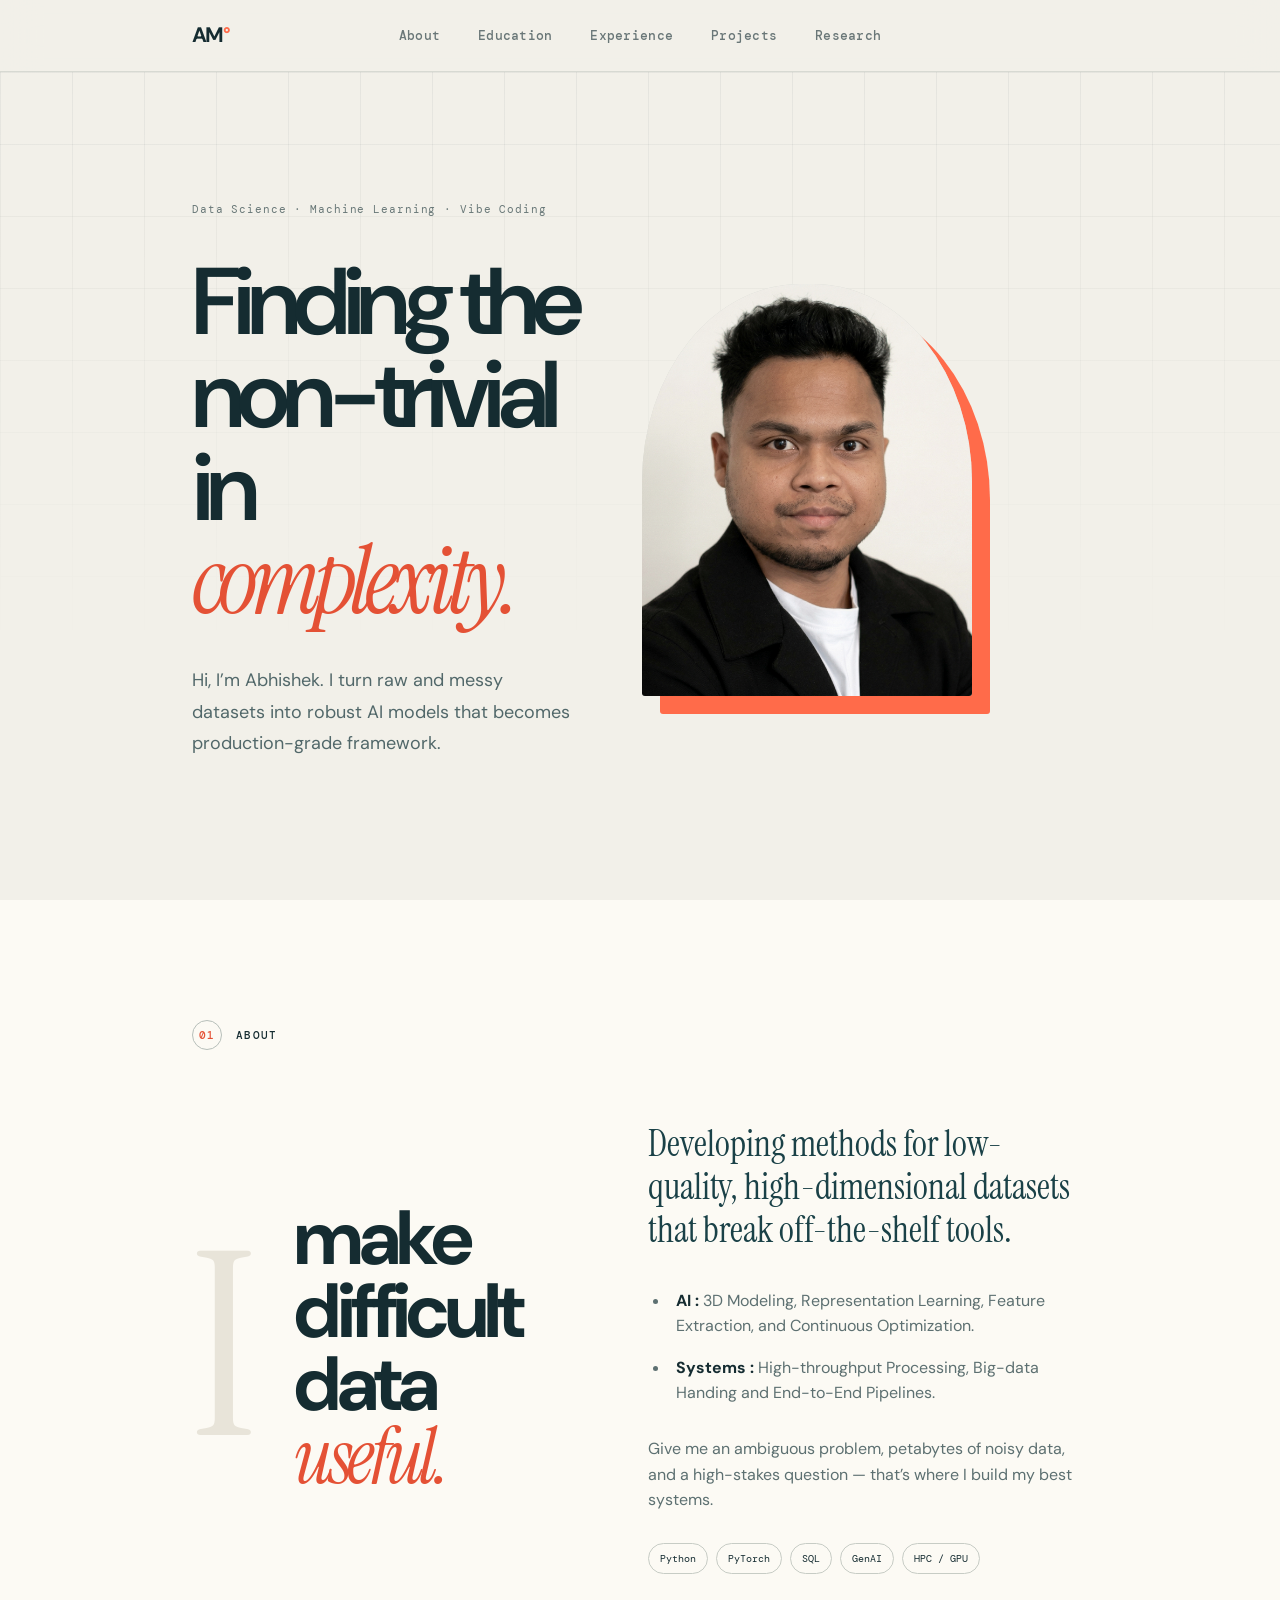
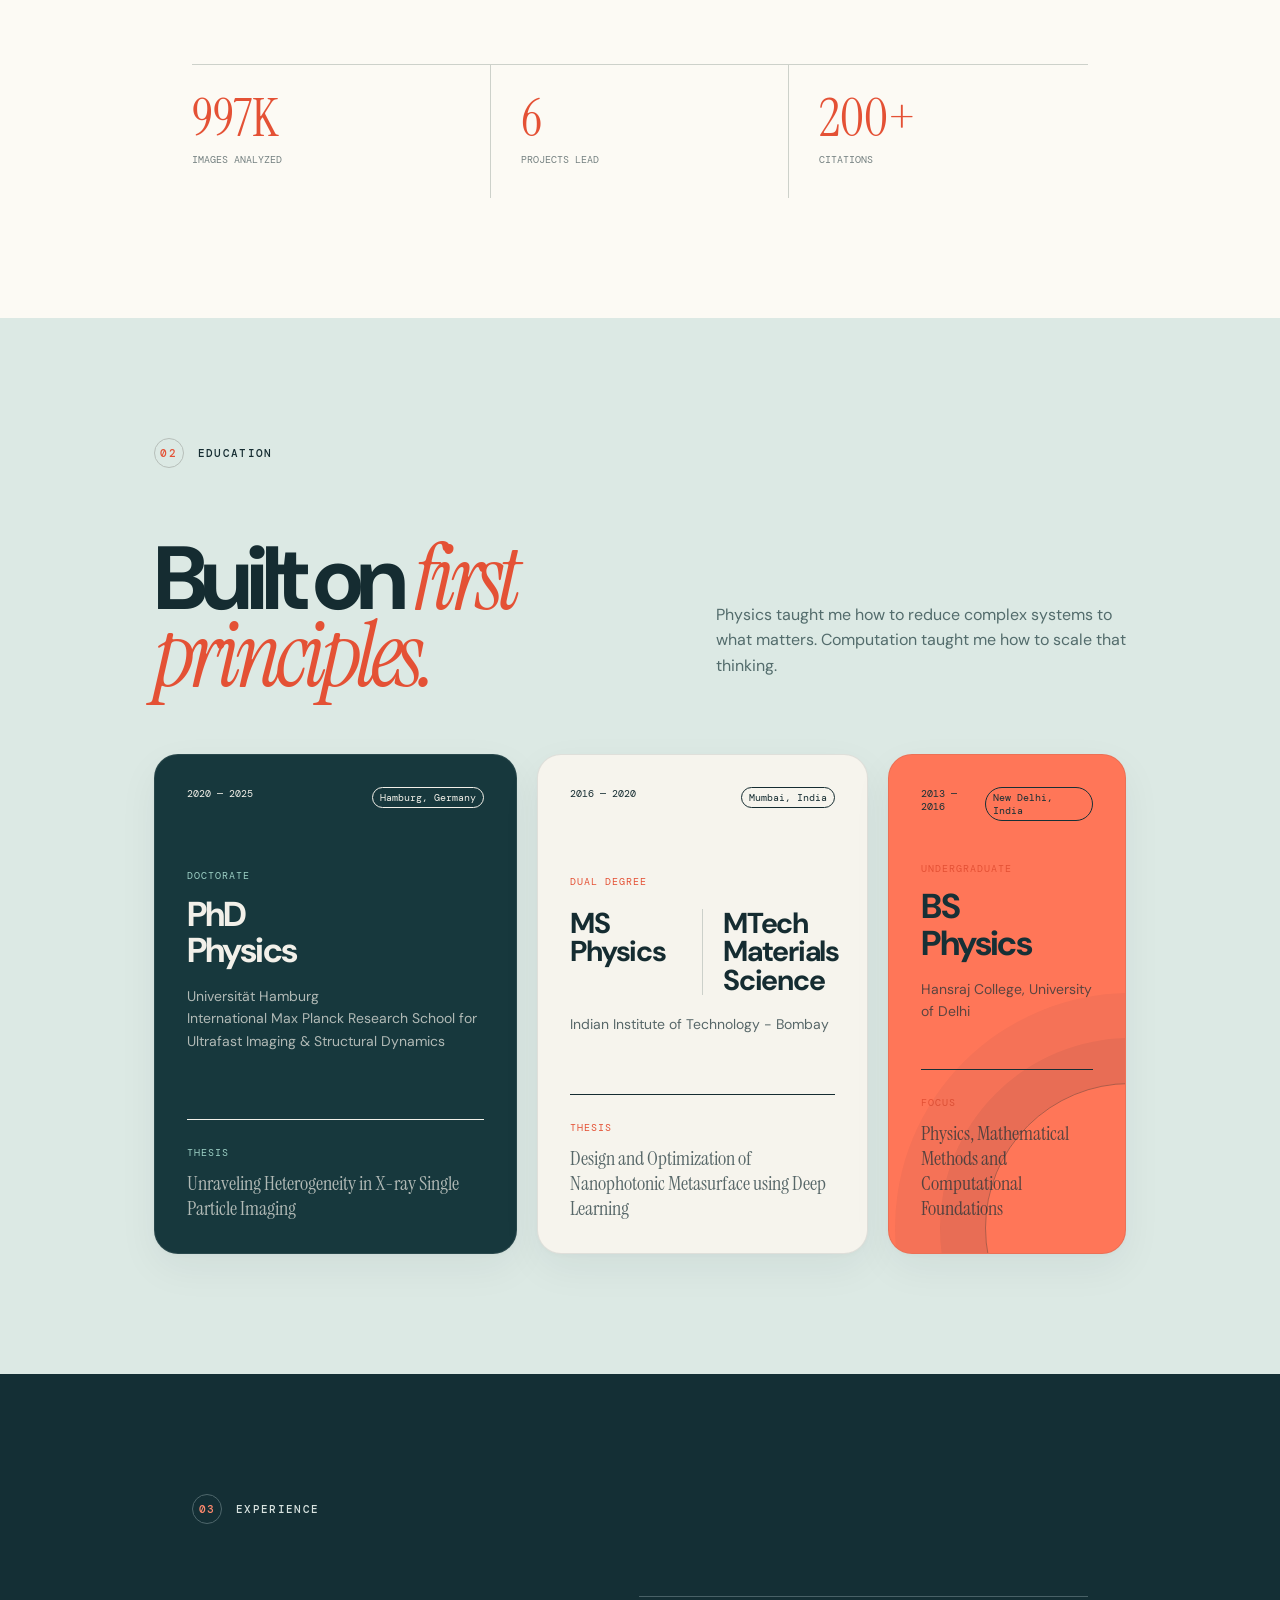
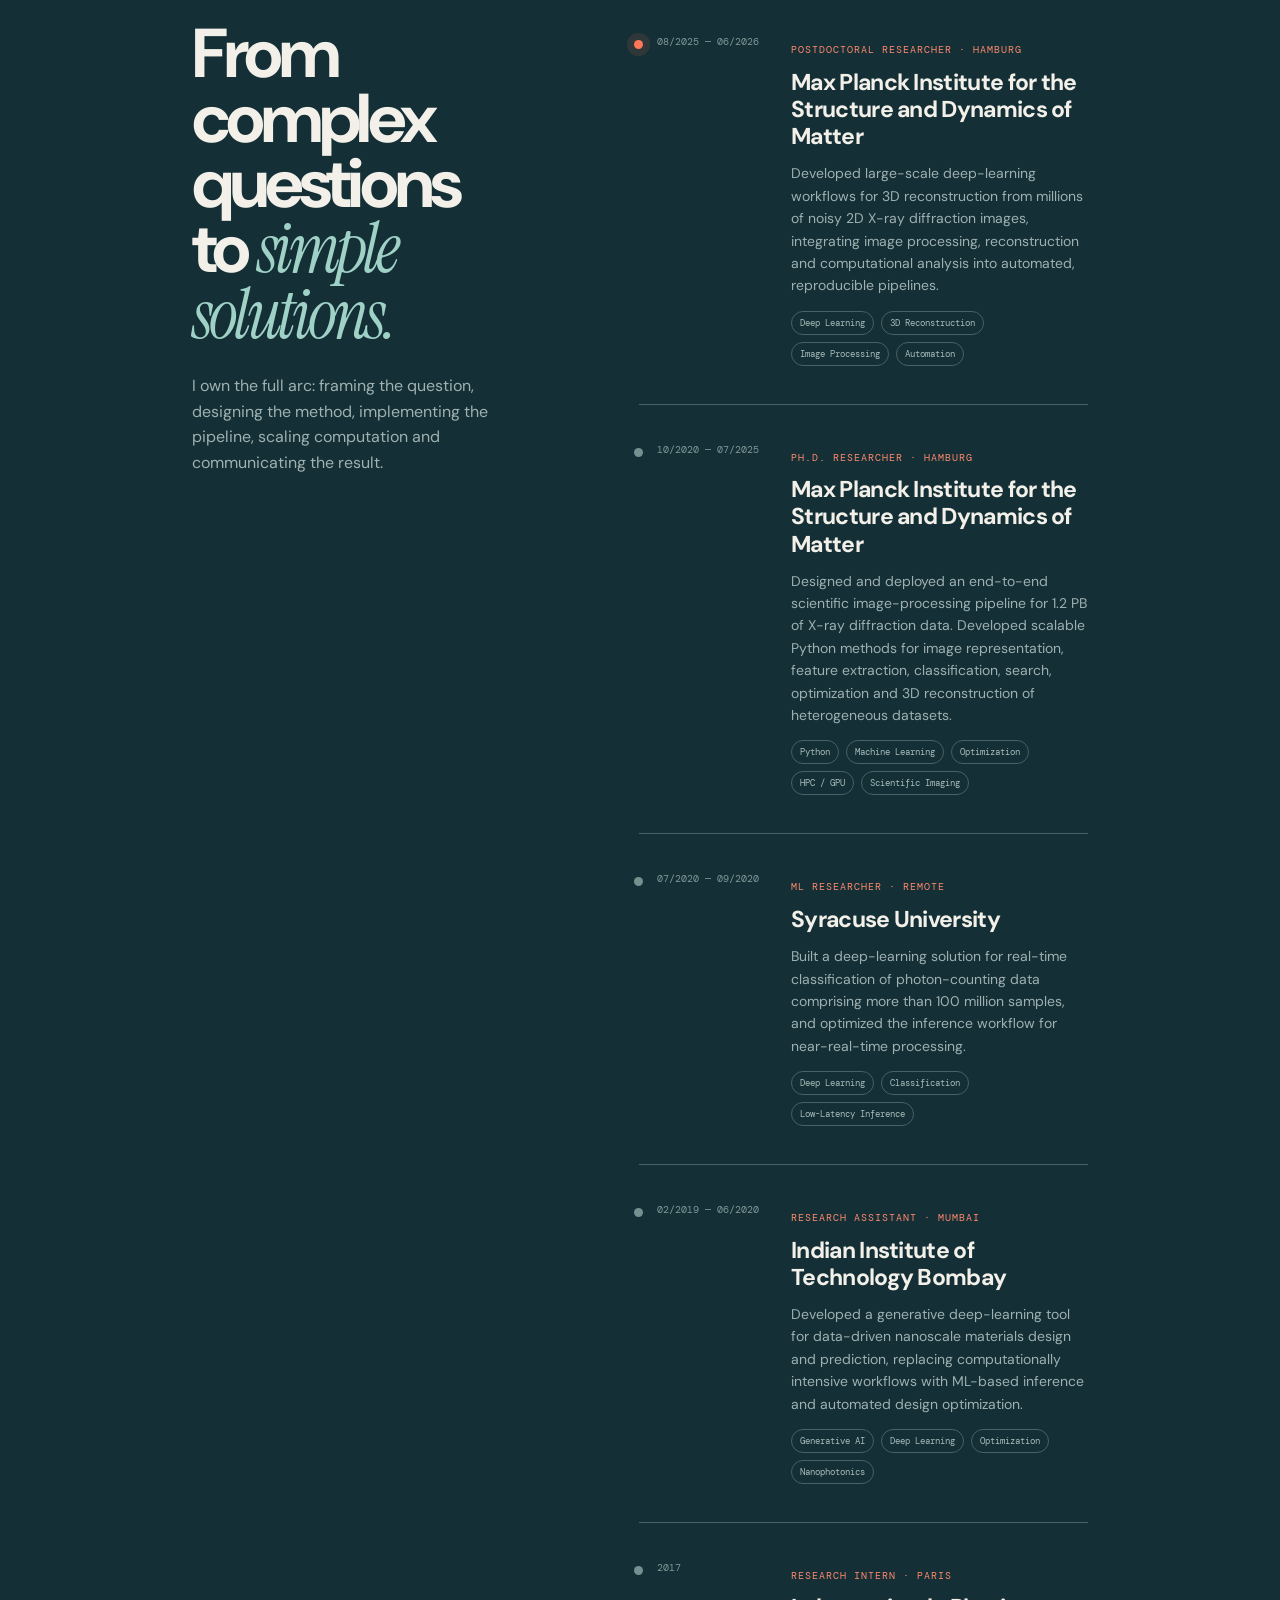
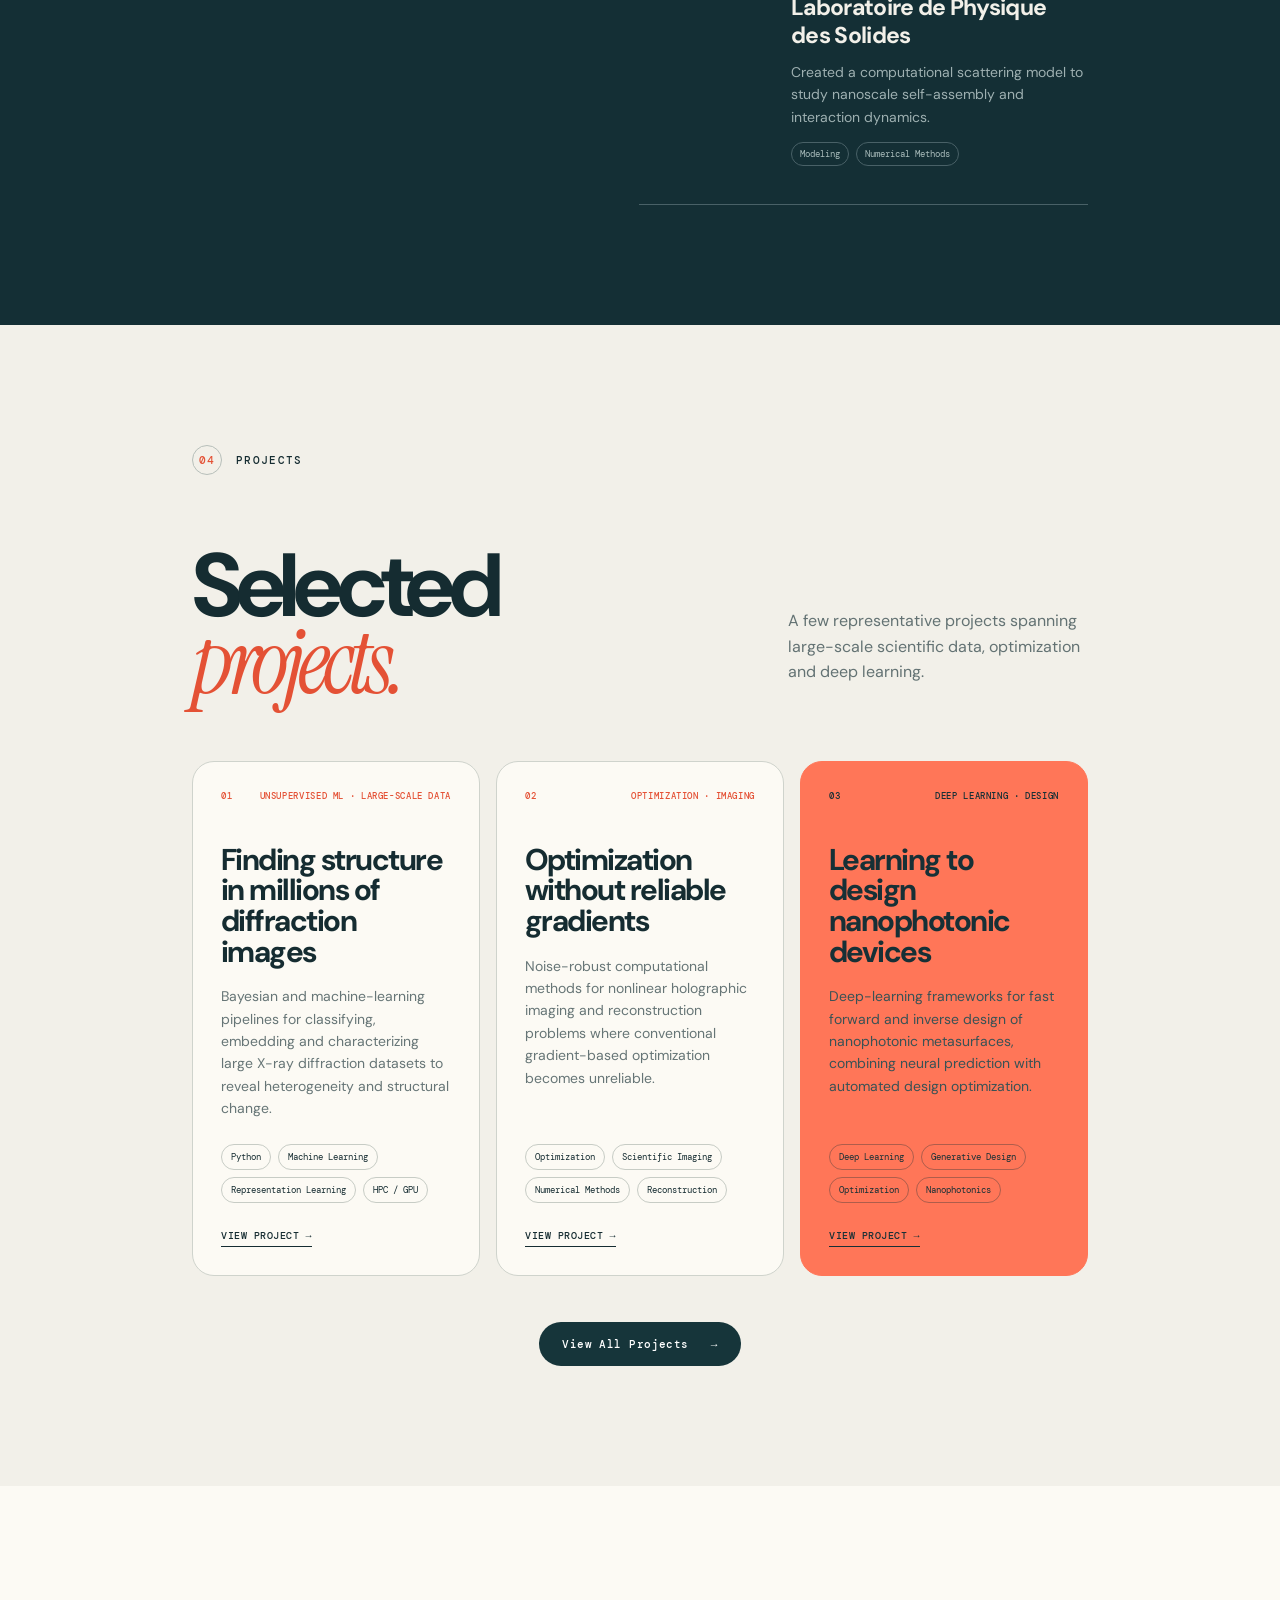
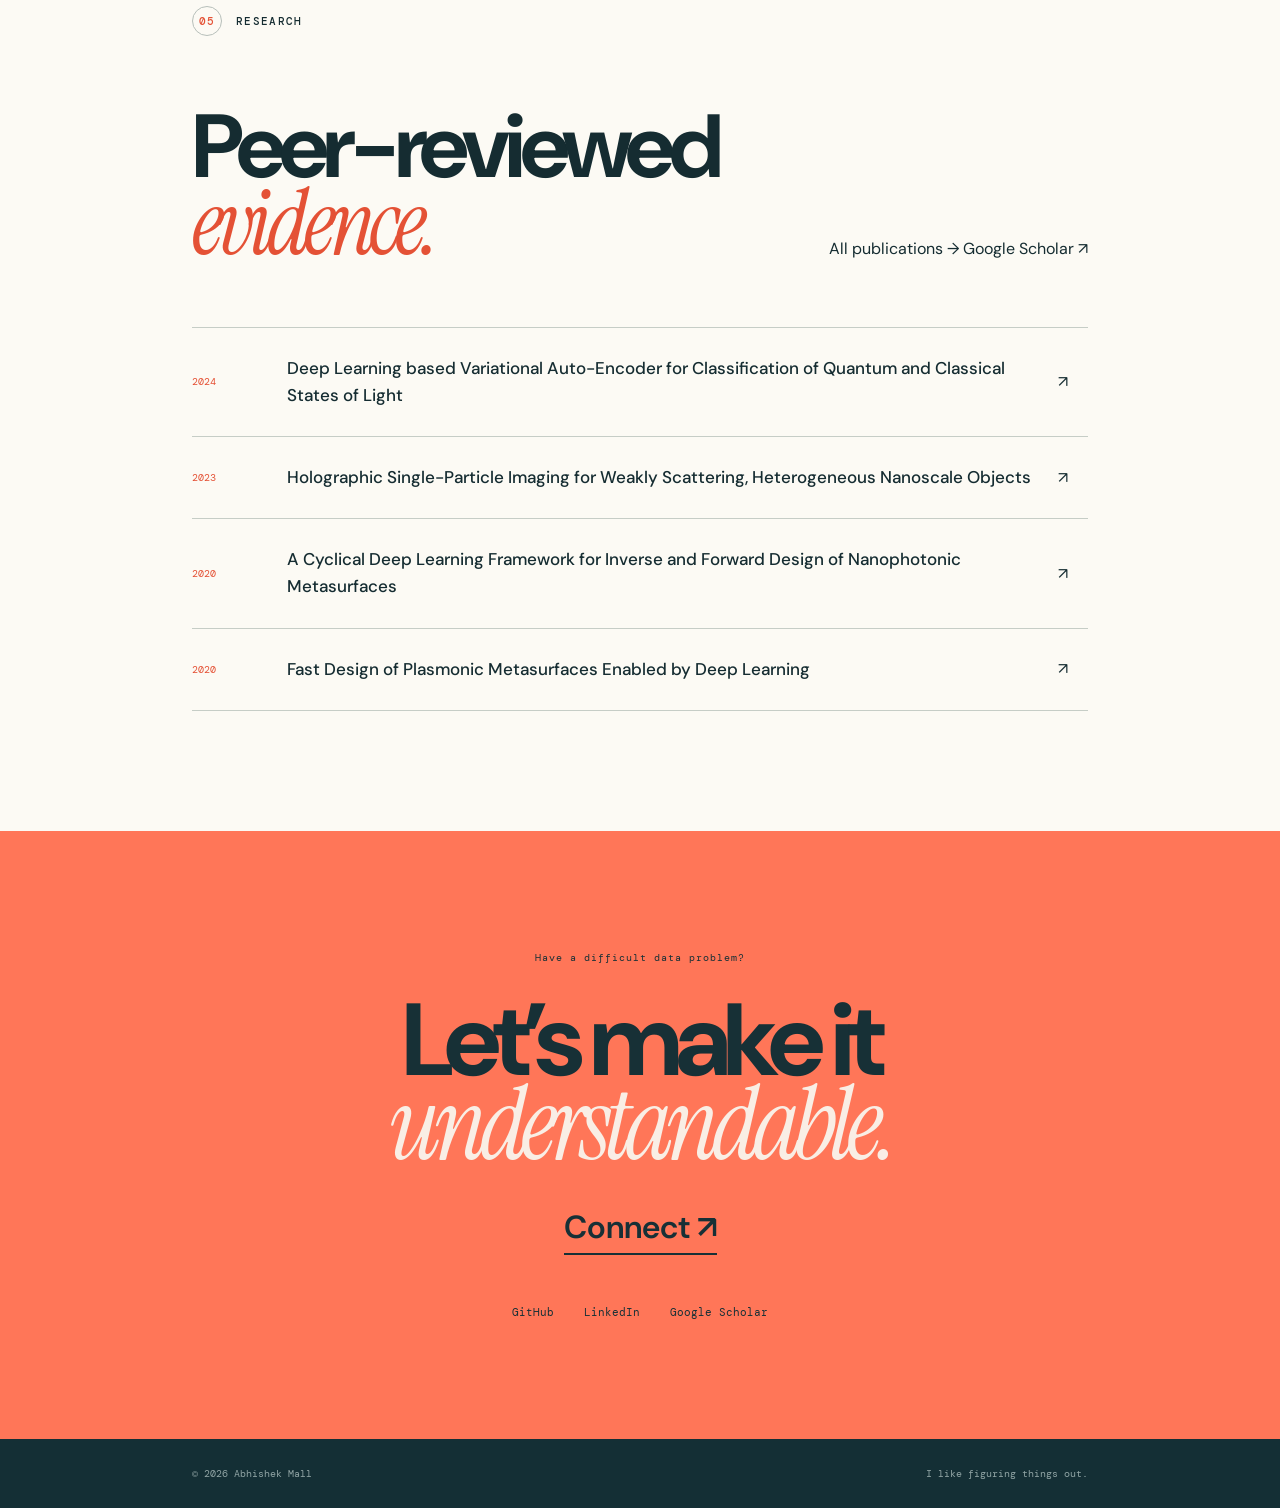
==== index.html @ c7fc0636 "Add files via upload" ====
<!doctype html>
<html lang="en">
  <head>
    <meta charset="utf-8">
    <meta name="viewport" content="width=device-width,initial-scale=1">

    <meta
      name="description"
      content="Abhishek Mall — Data Scientist and ML researcher turning complex scientific data into useful models."
    >

    <title>Abhishek Mall — Data Scientist &amp; ML</title>

    <link rel="preconnect" href="https://fonts.googleapis.com">
    <link rel="preconnect" href="https://fonts.gstatic.com" crossorigin>

    <link
      href="https://fonts.googleapis.com/css2?family=DM+Mono:wght@400;500&amp;family=DM+Sans:wght@400;500;600;700&amp;family=Instrument+Serif:ital@0;1&amp;display=swap"
      rel="stylesheet"
    >

    <link rel="stylesheet" href="style.css">

    <style>
      /* --------------------------------------------------
         HERO
      -------------------------------------------------- */

      .hero h1 {
        line-height: 0.98;
      }


      /* --------------------------------------------------
         TOP NAVIGATION
         Slightly larger and easier to read/click
      -------------------------------------------------- */

      header nav {
        gap: 34px;
      }

      header nav a {
        font-size: 13px;
        font-weight: 500;
        padding: 10px 2px;
        letter-spacing: 0.02em;
      }


      /* --------------------------------------------------
         ABOUT HEADING
      -------------------------------------------------- */

      .about-lead {
        display: grid;
        grid-template-columns: auto 1fr;
        align-items: center;
        column-gap: clamp(24px, 3vw, 48px);
      }

      .about-lead .giant-letter {
        position: static;
        display: block;
        font-size: clamp(180px, 20vw, 300px);
        line-height: 0.72;
        margin: 0;
      }

      .about-lead h2 {
        margin: 0;
      }


      /* --------------------------------------------------
         ABOUT CAPABILITY LIST
      -------------------------------------------------- */

      .about-points {
        margin: 30px 0;
        padding-left: 22px;
        color: #5d7071;
      }

      .about-points li {
        margin-bottom: 16px;
        padding-left: 6px;
      }

      .about-points strong {
        color: #152c31;
        font-weight: 700;
      }


      /* --------------------------------------------------
         RESPONSIVE
      -------------------------------------------------- */

      @media (max-width: 900px) {
        .about-lead {
          grid-template-columns: auto 1fr;
          column-gap: 24px;
        }

        .about-lead .giant-letter {
          font-size: clamp(140px, 24vw, 220px);
        }

        /*
         * Navigation becomes the mobile dropdown here,
         * so give each item a comfortable size.
         */
        header nav {
          gap: 0;
        }

        header nav a {
          font-size: 14px;
          padding: 14px 0;
        }
      }


      @media (max-width: 600px) {
        .about-lead {
          grid-template-columns: auto 1fr;
          column-gap: 16px;
        }

        .about-lead .giant-letter {
          font-size: clamp(105px, 29vw, 155px);
        }

        .about-lead h2 {
          font-size: clamp(38px, 11vw, 54px);
        }

        .about-points {
          padding-left: 20px;
        }
      }
    </style>


    <!--
      Prevent browsers from automatically restoring an old
      scroll position when somebody revisits the homepage.
    -->
    <script>
      if ("scrollRestoration" in history) {
        history.scrollRestoration = "manual";
      }
    </script>
  </head>


  <body>

    <div class="progress"></div>


    <!-- ==================================================
         HEADER
    =================================================== -->

    <header>

      <a class="logo" href="#top">
        AM<span>°</span>
      </a>


      <button
        class="menu-toggle"
        type="button"
        aria-expanded="false"
        aria-controls="site-nav"
        aria-label="Open navigation"
      >
        <span></span>
        <span></span>
      </button>


      <nav id="site-nav">
        <a href="#about">About</a>
        <a href="#education">Education</a>
        <a href="#experience">Experience</a>
        <a href="#work">Projects</a>
        <a href="#research">Research</a>
      </nav>

    </header>



    <main id="top">


      <!-- ==================================================
           HERO / PORTRAIT
      =================================================== -->

      <section class="hero">

        <div class="hero-copy">

          <p class="overline">
            Data Science · Machine Learning · Vibe Coding
          </p>


          <h1>
            Finding the non-trivial<br>
            in <em>complexity.</em>
          </h1>


          <p class="hero-lead">
            Hi, I’m Abhishek. I turn raw and messy datasets into robust AI models
            that becomes production-grade framework.
          </p>

        </div>



        <div class="portrait-wrap">

          <div class="portrait">

            <img
              src="assets/profile.png"
              alt="Abhishek Mall"
            >

          </div>

        </div>


        <!-- Vertical decorative line -->
        <div class="hero-rail"></div>

      </section>



      <!-- ==================================================
           ABOUT
      =================================================== -->

      <section class="about section" id="about">

        <div class="section-tag">
          <span>01</span>
          ABOUT
        </div>


        <div class="about-lead">

          <span class="giant-letter">
            I
          </span>

          <h2>
            make difficult data<br>
            <em>useful.</em>
          </h2>

        </div>



        <div class="about-body">

          <p class="statement">
            Developing methods for low-quality, high-dimensional
            datasets that break off-the-shelf tools.
          </p>


          <ul class="about-points">

            <li>
              <strong>AI :</strong>
              3D Modeling, Representation Learning, Feature Extraction,
              and Continuous Optimization.
            </li>


            <li>
              <strong>Systems :</strong>
              High-throughput Processing, Big-data Handing and End-to-End Pipelines.
            </li>

          </ul>


          <p>
            Give me an ambiguous problem, petabytes of noisy data, and a
            high-stakes question — that’s where I build my best systems.
          </p>


          <div class="skills">

            <span>Python</span>
            <span>PyTorch</span>
            <span>SQL</span>
            <span>GenAI</span>
            <span>HPC / GPU</span>

          </div>

        </div>



        <div class="proof-line">

          <div>
            <b class="counter" data-target="1000000" data-final="10⁶+">0</b>
            <span>images analyzed</span>
          </div>


          <div>
            <b class="counter" data-target="6" data-final="6">0</b>
            <span>projects lead</span>
          </div>


          <div>
            <b class="counter" data-target="200" data-final="200+">0</b>
            <span>citations</span>
          </div>

        </div>

      </section>



      <!-- ==================================================
           EDUCATION
      =================================================== -->

      <section class="education section" id="education">

        <div class="section-tag">
          <span>02</span>
          EDUCATION
        </div>



        <div class="education-head">

          <h2>
            Built on <em>first principles.</em>
          </h2>

          <p>
            Physics taught me how to reduce complex systems to what matters.
            Computation taught me how to scale that thinking.
          </p>

        </div>



        <div class="degrees">


          <!-- PhD -->
          <article class="degree degree-main">

            <div class="degree-top">
              <span>2020 — 2025</span>
              <i>Hamburg, Germany</i>
            </div>


            <div>

              <small>
                DOCTORATE
              </small>

              <h3>
                PhD<br>
                Physics
              </h3>

              <p>
                Universität Hamburg<br>
                International Max Planck Research School for Ultrafast Imaging & Structural Dynamics
              </p>

            </div>


            <div class="thesis">

              <small>
                THESIS
              </small>

              <p>
                Unraveling Heterogeneity in X-ray Single Particle Imaging
              </p>

            </div>

          </article>

          <!-- IIT Bombay dual degree -->
          <article class="degree degree-dual">

            <div class="degree-top">
              <span>2016 — 2020</span>
              <i>Mumbai, India</i>
            </div>

            <div class="degree-content">

              <small>
                DUAL DEGREE
              </small>

              <div class="dual-degrees">
                <div class="dual-degree">
                  <h3>MS<br>
                    Physics</h3>
                </div>

                <div class="dual-divider"></div>

                <div class="dual-degree">
                  <h3>MTech<br>
                    Materials Science</h3>
                </div>

              </div>

              <p class="degree-school">
                Indian Institute of Technology - Bombay
              </p>

            </div>

            <div class="thesis">

              <small>
                THESIS
              </small>

              <p>
                Design and Optimization of Nanophotonic Metasurface using Deep Learning
              </p>

            </div>

          </article>




        <!-- Delhi -->
      <article class="degree degree-last">

        <div class="degree-top">
          <span>2013 — 2016</span>
          <i>New Delhi, India</i>
        </div>

        <div>

          <small>
            UNDERGRADUATE
          </small>

          <h3>
            BS<br>
            Physics
          </h3>

          <p>
            Hansraj College, University of Delhi
          </p>

        </div>

        <div class="thesis">

          <small>
            FOCUS
          </small>

          <p>
            Physics, Mathematical Methods and Computational Foundations
          </p>

        </div>

        <div class="degree-orbit"></div>

      </article>

        </div>

      </section>



      <!-- EXPERIENCE -->
      <section class="experience section" id="experience">
        <div class="section-tag light"><span>03</span> EXPERIENCE</div>
        <div class="experience-shell">
          <div class="experience-title">
            <h2>From complex questions<br>to <em> simple solutions.</em></h2>
            <p class="experience-summary">I own the full arc: framing the question, designing the method, implementing the pipeline, scaling computation and communicating the result.</p>
          </div>
          <div class="career">
            <article class="job active"><div class="job-time">08/2025 — 06/2026</div><div class="job-copy"><span>POSTDOCTORAL RESEARCHER · HAMBURG</span><h3>Max Planck Institute for the Structure and Dynamics of Matter</h3><p>Developed large-scale deep-learning workflows for 3D reconstruction from millions of noisy 2D X-ray diffraction images, integrating image processing, reconstruction and computational analysis into automated, reproducible pipelines.</p><div class="job-tags"><i>Deep Learning</i><i>3D Reconstruction</i><i>Image Processing</i><i>Automation</i></div></div></article>
            <article class="job"><div class="job-time">10/2020 — 07/2025</div><div class="job-copy"><span>PH.D. RESEARCHER · HAMBURG</span><h3>Max Planck Institute for the Structure and Dynamics of Matter</h3><p>Designed and deployed an end-to-end scientific image-processing pipeline for 1.2 PB of X-ray diffraction data. Developed scalable Python methods for image representation, feature extraction, classification, search, optimization and 3D reconstruction of heterogeneous datasets.</p><div class="job-tags"><i>Python</i><i>Machine Learning</i><i>Optimization</i><i>HPC / GPU</i><i>Scientific Imaging</i></div></div></article>
            <article class="job"><div class="job-time">07/2020 — 09/2020</div><div class="job-copy"><span>ML RESEARCHER · REMOTE</span><h3>Syracuse University</h3><p>Built a deep-learning solution for real-time classification of photon-counting data comprising more than 100 million samples, and optimized the inference workflow for near-real-time processing.</p><div class="job-tags"><i>Deep Learning</i><i>Classification</i><i>Low-Latency Inference</i></div></div></article>
            <article class="job"><div class="job-time">02/2019 — 06/2020</div><div class="job-copy"><span>RESEARCH ASSISTANT · MUMBAI</span><h3>Indian Institute of Technology Bombay</h3><p>Developed a generative deep-learning tool for data-driven nanoscale materials design and prediction, replacing computationally intensive workflows with ML-based inference and automated design optimization.</p><div class="job-tags"><i>Generative AI</i><i>Deep Learning</i><i>Optimization</i><i>Nanophotonics</i></div></div></article>
            <article class="job"><div class="job-time">2017</div><div class="job-copy"><span>RESEARCH INTERN · PARIS</span><h3>Laboratoire de Physique des Solides</h3><p>Created a computational scattering model to study nanoscale self-assembly and interaction dynamics.</p><div class="job-tags"><i>Modeling</i><i>Numerical Methods</i></div></div></article>
          </div>
        </div>
      </section>

      <!-- ==================================================
           SELECTED WORK
      =================================================== -->

            <!-- ==================================================
           PROJECTS
      =================================================== -->

      <section class="work section" id="work">

        <div class="section-tag">
          <span>04</span>
          PROJECTS
        </div>

        <div class="work-heading">
          <h2>
            Selected<br>
            <em>projects.</em>
          </h2>

          <p>
            A few representative projects spanning large-scale scientific data,
            optimization and deep learning.
          </p>
        </div>

        <div class="featured-projects">

          <article class="featured-project">
            <div class="featured-project-top">
              <span>01</span>
              <span>UNSUPERVISED ML · LARGE-SCALE DATA</span>
            </div>

            <h3>Finding structure in millions of diffraction images</h3>

            <p>
              Bayesian and machine-learning pipelines for classifying, embedding
              and characterizing large X-ray diffraction datasets to reveal
              heterogeneity and structural change.
            </p>

            <div class="featured-tags">
              <i>Python</i>
              <i>Machine Learning</i>
              <i>Representation Learning</i>
              <i>HPC / GPU</i>
            </div>

            <a class="featured-link" href="projects.html#project-01">
              View project →
            </a>
          </article>

          <article class="featured-project">
            <div class="featured-project-top">
              <span>02</span>
              <span>OPTIMIZATION · IMAGING</span>
            </div>

            <h3>Optimization without reliable gradients</h3>

            <p>
              Noise-robust computational methods for nonlinear holographic
              imaging and reconstruction problems where conventional
              gradient-based optimization becomes unreliable.
            </p>

            <div class="featured-tags">
              <i>Optimization</i>
              <i>Scientific Imaging</i>
              <i>Numerical Methods</i>
              <i>Reconstruction</i>
            </div>

            <a class="featured-link" href="projects.html#project-02">
              View project →
            </a>
          </article>

          <article class="featured-project featured-project-accent">
            <div class="featured-project-top">
              <span>03</span>
              <span>DEEP LEARNING · DESIGN</span>
            </div>

            <h3>Learning to design nanophotonic devices</h3>

            <p>
              Deep-learning frameworks for fast forward and inverse design of
              nanophotonic metasurfaces, combining neural prediction with
              automated design optimization.
            </p>

            <div class="featured-tags">
              <i>Deep Learning</i>
              <i>Generative Design</i>
              <i>Optimization</i>
              <i>Nanophotonics</i>
            </div>

            <a class="featured-link" href="projects.html#project-03">
              View project →
            </a>
          </article>

        </div>

        <div class="projects-more">
          <a href="projects.html">View All Projects <span>→</span></a>
        </div>

      </section>



      <!-- ==================================================
           RESEARCH
      =================================================== -->

      <section class="research section" id="research">

        <div class="section-tag">
          <span>05</span>
          RESEARCH
        </div>



        <div class="research-head">

          <h2>
            Peer-reviewed<br>
            <em>evidence.</em>
          </h2>



          <div class="research-links">

            <a href="project.html">
              All publications →
            </a>


            <a
              href="https://scholar.google.com/citations?user=wdDWv4YAAAAJ&amp;hl=en"
            >
              Google Scholar ↗
            </a>

          </div>

        </div>



        <div class="papers">


          <a href="https://doi.org/10.1002/apxr.202400089">

            <span>
              2024
            </span>

            <b>
              Deep Learning based Variational Auto-Encoder for Classification
              of Quantum and Classical States of Light
            </b>

            <i>
              ↗
            </i>

          </a>



          <a href="https://doi.org/10.1103/PhysRevApplied.19.054027">

            <span>
              2023
            </span>

            <b>
              Holographic Single-Particle Imaging for Weakly Scattering,
              Heterogeneous Nanoscale Objects
            </b>

            <i>
              ↗
            </i>

          </a>



          <a href="https://doi.org/10.1038/s41598-020-76313-2">

            <span>
              2020
            </span>

            <b>
              A Cyclical Deep Learning Framework for Inverse and Forward Design
              of Nanophotonic Metasurfaces
            </b>

            <i>
              ↗
            </i>

          </a>



          <a href="https://doi.org/10.1088/1361-6463/abbd08">

            <span>
              2020
            </span>

            <b>
              Fast Design of Plasmonic Metasurfaces Enabled by Deep Learning
            </b>

            <i>
              ↗
            </i>

          </a>

        </div>

      </section>

      <section class="contact section" id="contact">

        <p>
          Have a difficult data problem?
        </p>


        <h2>
          Let’s make it<br>
          <em>understandable.</em>
        </h2>


        <a href="mailto:abhishekmall101iitb@gmail.com">
          Connect ↗
        </a>



        <div>

          <a href="https://github.com/abhishek-mall">
            GitHub
          </a>


          <a href="https://www.linkedin.com/in/abhishek-mall/">
            LinkedIn
          </a>


          <a
            href="https://scholar.google.com/citations?user=wdDWv4YAAAAJ&amp;hl=en"
          >
            Google Scholar
          </a>

        </div>

      </section>

    </main>


    <footer>

      <span>
        © 2026 Abhishek Mall
      </span>

      <span>
        I like figuring things out.
      </span>

    </footer>

    <script>
      window.addEventListener("load", function () {
        if (!window.location.hash) {
          window.scrollTo(0, 0);
        }
      });

      const toggle = document.querySelector(".menu-toggle");
      const nav = document.querySelector("#site-nav");
      const progress = document.querySelector(".progress");

      if (toggle && nav) {
        toggle.addEventListener("click", function () {
          const open = nav.classList.toggle("open");
          toggle.setAttribute("aria-expanded", String(open));
        });

        nav.querySelectorAll("a").forEach(function (link) {
          link.addEventListener("click", function () {
            nav.classList.remove("open");
            toggle.setAttribute("aria-expanded", "false");
          });
        });
      }

      let ticking = false;

      function updateProgress() {
        const max = document.documentElement.scrollHeight - window.innerHeight;
        const value = max > 0 ? (window.scrollY / max) * 100 : 0;

        if (progress) {
          progress.style.width = value + "%";
        }

        ticking = false;
      }

      window.addEventListener(
        "scroll",
        function () {
          if (!ticking) {
            ticking = true;
            window.requestAnimationFrame(updateProgress);
          }
        },
        { passive: true }
      );

      updateProgress();

      /* --------------------------------------------------
         ABOUT NUMBER COUNTERS
         Runs once when the statistics enter the viewport.
      -------------------------------------------------- */

      const counters = document.querySelectorAll(".counter");
      const reduceMotion = window.matchMedia(
        "(prefers-reduced-motion: reduce)"
      ).matches;

      function formatCounterValue(value, target) {
        if (target >= 1000000) {
          if (value >= 1000000) return "10⁶+";
          if (value >= 1000) {
            return Math.floor(value / 1000).toLocaleString() + "K";
          }
        }

        return Math.floor(value).toLocaleString();
      }

      function animateCounter(counter) {
        if (counter.dataset.counted === "true") return;

        counter.dataset.counted = "true";

        const target = Number(counter.dataset.target);
        const finalText = counter.dataset.final;
        const duration = target >= 1000000 ? 1700 : 1350;

        if (reduceMotion) {
          counter.textContent = finalText;
          return;
        }

        const startTime = performance.now();

        function frame(now) {
          const elapsed = now - startTime;
          const progress = Math.min(elapsed / duration, 1);

          /* easeOutCubic */
          const eased = 1 - Math.pow(1 - progress, 3);
          const value = target * eased;

          counter.textContent = formatCounterValue(value, target);

          if (progress < 1) {
            requestAnimationFrame(frame);
          } else {
            counter.textContent = finalText;
          }
        }

        requestAnimationFrame(frame);
      }

      if ("IntersectionObserver" in window) {
        const counterObserver = new IntersectionObserver(
          function (entries, observer) {
            entries.forEach(function (entry) {
              if (!entry.isIntersecting) return;

              entry.target
                .querySelectorAll(".counter")
                .forEach(animateCounter);

              observer.unobserve(entry.target);
            });
          },
          {
            threshold: 0.35
          }
        );

        const proofLine = document.querySelector(".proof-line");

        if (proofLine) {
          counterObserver.observe(proofLine);
        }
      } else {
        counters.forEach(animateCounter);
      }
    </script>

  </body>
</html>
---- style.css ----
/* Base & Resets */
* {
  box-sizing: border-box;
}

html {
  scroll-behavior: smooth;
}

body {
  margin: 0;
  background: #f2f0e9;
  color: #152c31;
  font-family: "DM Sans", sans-serif;
  line-height: 1.6;
  overflow-x: hidden;
}

a {
  color: inherit;
  text-decoration: none;
}

em {
  font-family: "Instrument Serif", serif;
  font-weight: 400;
}

::selection {
  background: #ff6b4a;
  color: #fff;
}

.progress {
  position: fixed;
  z-index: 100;
  top: 0;
  left: 0;
  height: 3px;
  width: 0;
  background: #ff6b4a;
}

/* Common Layout Components */
.section {
  padding: 120px max(6vw, 32px);
  scroll-margin-top: 72px;
}

.section-tag {
  font: 500 11px "DM Mono", monospace;
  letter-spacing: .12em;
  display: flex;
  gap: 14px;
  align-items: center;
  margin-bottom: 72px;
}

.section-tag span {
  display: grid;
  place-items: center;
  width: 30px;
  height: 30px;
  border: 1px solid #b7bfba;
  border-radius: 50%;
  color: #e45135;
}

.section-tag.light {
  color: #d7e2df;
}

.section-tag.light span {
  border-color: #4f676c;
  color: #ff8a6e;
}

h1,
h2,
h3,
p {
  margin-top: 0;
}

/* Header & Navigation */
header {
  position: fixed;
  z-index: 50;
  top: 0;
  left: 0;
  right: 0;
  height: 72px;
  padding: 0 max(3vw, 24px);
  display: flex;
  align-items: center;
  justify-content: space-between;
  background: rgba(242, 240, 233, .8);
  backdrop-filter: blur(18px);
  border-bottom: 1px solid rgba(21, 44, 49, .12);
}

.logo {
  font-size: 21px;
  font-weight: 700;
  letter-spacing: -.08em;
}

.logo span {
  color: #ff6b4a;
}

.say-hi {
  font: 500 12px "DM Mono", monospace;
  border-bottom: 1px solid #152c31;
  padding-bottom: 4px;
}

nav {
  display: flex;
  gap: 28px;
}

nav a {
  font: 11px "DM Mono", monospace;
  color: #6a7778;
  transition: .2s;
}

nav a:hover,
nav a.active {
  color: #e45135;
}

.menu-toggle {
  display: none;
  background: none;
  border: 0;
  color: #152c31;
  padding: 8px;
  cursor: pointer;
}

.menu-toggle span {
  display: block;
  width: 24px;
  height: 1px;
  background: currentColor;
  transition: transform .2s;
}

.menu-toggle span + span {
  margin-top: 7px;
}

/* Hero Section */
.hero {
  min-height: 100vh;
  padding: 130px max(6vw, 32px) 50px;
  display: grid;
  grid-template-columns: minmax(0, 1.25fr) minmax(330px, .75fr) 52px;
  gap: clamp(28px, 5vw, 80px);
  align-items: center;
  background: #f2f0e9;
  position: relative;
  overflow: hidden;
}

.hero:before {
  content: "";
  position: absolute;
  inset: 72px 0 0;
  background: linear-gradient(rgba(21, 44, 49, .055) 1px, transparent 1px),
              linear-gradient(90deg, rgba(21, 44, 49, .055) 1px, transparent 1px);
  background-size: 72px 72px;
  mask-image: linear-gradient(to bottom, #000, transparent 70%);
}

.hero > * {
  position: relative;
}

.overline {
  font: 11px "DM Mono", monospace;
  letter-spacing: .08em;
  color: #697878;
  display: flex;
  align-items: center;
  gap: 10px;
}

.overline i {
  width: 8px;
  height: 8px;
  border-radius: 50%;
  background: #ff6b4a;
  box-shadow: 0 0 0 7px rgba(255, 107, 74, .12);
}

h1 {
  font-size: clamp(64px, 7.4vw, 118px);
  line-height: .88;
  letter-spacing: -.075em;
  margin: 40px 0 38px;
  font-weight: 600;
}

h1 em {
  color: #e45135;
}

.hero-lead {
  font-size: 18px;
  color: #52686a;
  max-width: 620px;
  line-height: 1.75;
}

.hero-actions {
  display: flex;
  gap: 10px;
  margin-top: 32px;
}

.pill {
  padding: 13px 18px;
  border: 1px solid #aeb9b5;
  border-radius: 100px;
  font-size: 13px;
  font-weight: 600;
}

.pill.fill {
  background: #16353a;
  color: #fff;
  border-color: #16353a;
}

.portrait-wrap {
  align-self: center;
  width: min(100%, 360px);
  justify-self: center;
}

.portrait-index {
  font: 10px "DM Mono", monospace;
  color: #788584;
  display: block;
  margin-bottom: 12px;
}

.portrait {
  aspect-ratio: 4/5;
  overflow: hidden;
  border-radius: 48% 48% 3px 3px;
  background: #d4d6d0;
  box-shadow: 18px 18px 0 #ff6b4a;
}

.portrait img {
  width: 100%;
  height: 100%;
  object-fit: cover;
  object-position: center top;
  filter: saturate(.84) contrast(1.03);
}

.portrait-note {
  display: flex;
  justify-content: space-between;
  margin-top: 30px;
  font: 10px "DM Mono", monospace;
  color: #667575;
}

.portrait-note span:last-child {
  color: #e45135;
}

.hero-rail {
  writing-mode: vertical-rl;
  transform: rotate(180deg);
  display: flex;
  gap: 26px;
  font: 10px "DM Mono", monospace;
  color: #7c8988;
  border-left: 1px solid #bbc3bf;
  padding-left: 17px;
}

/* About Section */
.about {
  display: grid;
  grid-template-columns: .8fr 1.2fr;
  column-gap: 10vw;
  background: #fcfaf4;
  position: relative;
}

.about .section-tag {
  grid-column: 1/-1;
}

.about-lead {
  position: relative;
}

.giant-letter {
  position: absolute;
  font: 330px/1 "Instrument Serif", serif;
  color: #e8e4d9;
  left: -35px;
  top: -100px;
}

.about-lead h2 {
  position: relative;
  font-size: clamp(50px, 6vw, 88px);
  line-height: .95;
  letter-spacing: -.06em;
}

.about-lead h2 em {
  color: #e45135;
}

.statement {
  font: 36px/1.2 "Instrument Serif", serif;
  color: #1a4147;
  margin-bottom: 36px;
}

.about-body > p:not(.statement) {
  color: #5d7071;
  max-width: 700px;
}

.skills {
  display: flex;
  flex-wrap: wrap;
  gap: 8px;
  margin-top: 30px;
}

.skills span {
  font: 10px "DM Mono", monospace;
  padding: 8px 11px;
  border: 1px solid #c7ccc5;
  border-radius: 100px;
}

.proof-line {
  grid-column: 1/-1;
  display: grid;
  grid-template-columns: repeat(3, 1fr);
  margin-top: 90px;
  border-top: 1px solid #cdd1ca;
}

.proof-line div {
  padding: 28px 0;
  border-right: 1px solid #cdd1ca;
}

.proof-line div + div {
  padding-left: 30px;
}

.proof-line div:last-child {
  border-right: 0;
}

.proof-line b {
  font: 52px/1 "Instrument Serif", serif;
  color: #e45135;
  display: block;
}

.proof-line span {
  font: 10px "DM Mono", monospace;
  color: #758181;
  text-transform: uppercase;
}

/* Education Section */
.education {
  background: #dce9e4;
}

.education-head {
  display: flex;
  justify-content: space-between;
  align-items: end;
  gap: 50px;
  margin-bottom: 60px;
}

.education-head h2,
.work-heading h2,
.research-head h2 {
  font-size: clamp(58px, 7vw, 98px);
  line-height: .86;
  letter-spacing: -.07em;
  margin: 0;
}

.education-head h2 em,
.work-heading h2 em,
.research-head h2 em {
  color: #e45135;
}

.education-head p {
  max-width: 410px;
  color: #536c6c;
}

.degrees {
  display: grid;
  grid-template-columns: 1.1fr 1fr .72fr;
  gap: 20px;
}

.degree {
  min-height: 500px;
  padding: 32px;

  background: #f6f4ed;
  border: 1px solid rgba(21, 44, 49, .10);
  border-radius: 24px;

  display: flex;
  flex-direction: column;
  justify-content: space-between;

  position: relative;
  overflow: hidden;

  box-shadow:
    0 2px 4px rgba(21, 44, 49, .02),
    0 14px 40px rgba(21, 44, 49, .055);

  transition:
    transform .35s ease,
    box-shadow .35s ease,
    border-color .35s ease;
}

.degree:hover {
  transform: translateY(-6px);

  border-color: rgba(21, 44, 49, .16);

  box-shadow:
    0 4px 8px rgba(21, 44, 49, .03),
    0 22px 50px rgba(21, 44, 49, .09);
}

.degree-main {
  background: #17383d;
  color: #f2f0e9;
  border-color: rgba(255, 255, 255, .08);
}

.degree-last {
  background: #ff7658;
  color: #173036;
  border-color: rgba(21, 44, 49, .08);
}

.degree-top {
  display: flex;
  justify-content: space-between;
  font: 10px "DM Mono", monospace;
}

.degree-top i {
  font-style: normal;
  border: 1px solid currentColor;
  border-radius: 100px;
  padding: 3px 7px;
}

.degree small,
.project > span,
.job-copy > span {
  font: 10px "DM Mono", monospace;
  letter-spacing: .1em;
  color: #e45135;
}

.degree-main small {
  color: #9dd0c5;
}

.degree h3 {
  font-size: clamp(26px, 2.7vw, 40px);
  line-height: 1.05;
  letter-spacing: -.045em;
  margin: 10px 0 16px;
}

.degree p {
  font-size: 14px;
  color: inherit;
  opacity: .7;
}

.thesis {
  border-top: 1px solid currentColor;
  padding-top: 18px;
}

.thesis p {
  font-family: "Instrument Serif", serif;
  font-size: 20px;
  line-height: 1.25;
  margin: 8px 0 0;
}

.degree-orbit {
  position: absolute;
  width: 290px;
  height: 290px;
  border: 1px solid rgba(21, 44, 49, .35);
  border-radius: 50%;
  right: -150px;
  bottom: -120px;
  box-shadow: 0 0 0 45px rgba(21, 44, 49, .06),
              0 0 0 90px rgba(21, 44, 49, .04);
}


/* Dual-degree layout */
.degree-dual .degree-content {
  margin: 14px 0;
}

.degree-dual .dual-degrees {
  display: grid;
  grid-template-columns: minmax(0, 1fr) 1px minmax(0, 1fr);
  gap: 20px;
  align-items: stretch;
  margin: 16px 0 18px;
}

.dual-degree {
  min-width: 0;
  display: flex;
  flex-direction: column;
  justify-content: flex-start;
}

.dual-degree .degree-code {
  font: 500 11px "DM Mono", monospace;
  letter-spacing: .08em;
  color: #e45135;
  margin-bottom: 7px;
}

.dual-degree h3 {
  margin: 0;
  font-size: clamp(26px, 2.25vw, 36px);
  line-height: 1;
  letter-spacing: -.045em;
}

.dual-divider {
  width: 1px;
  background: rgba(21, 44, 49, .18);
}

.degree-school {
  margin: 0;
  max-width: 100%;
}

/* Experience Section */
.experience {
  background: #142f35;
  color: #f2f0e9;
}

.experience-shell {
  display: grid;
  grid-template-columns: .85fr 1.15fr;
  gap: 9vw;
}

.experience-title {
  position: sticky;
  top: 120px;
  align-self: start;
}

.experience-title > p:first-child {
  font: 10px "DM Mono", monospace;
  color: #ff8a6e;
}

.experience-title h2 {
  font-size: clamp(48px, 5.4vw, 78px);
  line-height: .94;
  letter-spacing: -.06em;
  margin: 25px 0;
}

.experience-title h2 em {
  color: #9fd1c6;
}

.experience-summary {
  color: #9fb1b1;
  max-width: 470px;
}

.career {
  border-top: 1px solid #496167;
}

.job {
  display: grid;
  grid-template-columns: 120px 1fr;
  gap: 32px;
  padding: 38px 0;
  border-bottom: 1px solid #496167;
  position: relative;
}

.job:before {
  content: "";
  position: absolute;
  left: -5px;
  top: 43px;
  width: 9px;
  height: 9px;
  border-radius: 50%;
  background: #74908f;
}

.job.active:before {
  background: #ff7658;
  box-shadow: 0 0 0 7px rgba(255, 118, 88, .12);
}

.job-time {
  font: 10px "DM Mono", monospace;
  color: #809899;
  padding-left: 18px;
}

.job-copy > span {
  color: #ff8a6e;
}

.job h3 {
  font-size: 23px;
  line-height: 1.18;
  letter-spacing: -.03em;
  margin: 8px 0 12px;
}

.job p {
  font-size: 14px;
  color: #9eb0b1;
}

.job-tags {
  display: flex;
  flex-wrap: wrap;
  gap: 7px;
}

.job-tags i {
  font: 9px "DM Mono", monospace;
  font-style: normal;
  border: 1px solid #496167;
  border-radius: 100px;
  padding: 5px 8px;
  color: #a9bcbb;
}

/* Selected Work Section */
.work {
  background: #f2f0e9;
}

.work-heading {
  display: flex;
  justify-content: space-between;
  align-items: end;
  margin-bottom: 60px;
}

.work-heading p {
  max-width: 300px;
  color: #637273;
}

.projects {
  display: grid;
  grid-template-columns: 1fr 1fr;
  gap: 12px;
}

.project {
  min-height: 390px;
  padding: 30px;
  background: #fcfaf4;
  border: 1px solid #cfd3cc;
  position: relative;
  overflow: hidden;
}

.project-wide {
  grid-column: 1/-1;
  display: grid;
  grid-template-columns: 55px 1.15fr .85fr;
  gap: 34px;
  min-height: 430px;
}

.project-no {
  font: 11px "DM Mono", monospace;
  color: #e45135;
}

.project h3 {
  font-size: clamp(30px, 3.5vw, 52px);
  line-height: 1.04;
  letter-spacing: -.05em;
  margin: 18px 0;
}

.project:not(.project-wide) h3 {
  font-size: 36px;
}

.project p {
  color: #667576;
  max-width: 620px;
}

.accent-project {
  background: #ff7658;
  color: #173036;
  border-color: #ff7658;
}

.accent-project > span,
.accent-project .project-no {
  color: #173036;
}

.accent-project p {
  color: #395255;
}

.data-viz {
  position: relative;
  border-left: 1px solid #cfd3cc;
  min-height: 300px;
}

.data-viz i {
  position: absolute;
  width: 9px;
  height: 9px;
  border-radius: 50%;
  background: #ff7658;
}

.data-viz i:nth-child(1) { left: 15%; top: 68%; }
.data-viz i:nth-child(2) { left: 25%; top: 57%; }
.data-viz i:nth-child(3) { left: 35%; top: 63%; }
.data-viz i:nth-child(4) { left: 42%; top: 45%; }
.data-viz i:nth-child(5) { left: 52%; top: 50%; }
.data-viz i:nth-child(6) { left: 59%; top: 35%; }
.data-viz i:nth-child(7) { left: 68%; top: 39%; }
.data-viz i:nth-child(8) { left: 76%; top: 23%; }
.data-viz i:nth-child(9) { left: 82%; top: 32%; }
.data-viz i:nth-child(10) { left: 55%; top: 69%; }

.data-viz:after {
  content: "";
  position: absolute;
  left: 12%;
  right: 10%;
  top: 68%;
  height: 1px;
  background: #9fb0ad;
  transform: rotate(-31deg);
  transform-origin: left;
}

.data-viz b {
  position: absolute;
  bottom: 15px;
  right: 10px;
  font: 9px "DM Mono", monospace;
  color: #798787;
}

/* Research Section */
.research {
  background: #fcfaf4;
}

.research-head {
  display: flex;
  justify-content: space-between;
  align-items: end;
  margin-bottom: 65px;
}

.research-head > a {
  font: 11px "DM Mono", monospace;
  border-bottom: 1px solid;
  padding-bottom: 4px;
}

.papers {
  border-top: 1px solid #c6cdc6;
}

.papers a {
  display: grid;
  grid-template-columns: 70px 1fr 30px;
  gap: 25px;
  align-items: center;
  padding: 27px 0;
  border-bottom: 1px solid #c6cdc6;
}

.papers span {
  font: 10px "DM Mono", monospace;
  color: #e45135;
}

.papers b {
  font-size: 17px;
  font-weight: 500;
}

.papers i {
  font-style: normal;
}

.papers a:hover b {
  color: #e45135;
}

/* Contact & Footer */
.contact {
  text-align: center;
  background: #ff7658;
  color: #173036;
}

.contact > p {
  font: 10px "DM Mono", monospace;
  letter-spacing: .1em;
}

.contact h2 {
  font-size: clamp(60px, 8vw, 120px);
  line-height: .82;
  letter-spacing: -.07em;
  margin: 35px 0;
}

.contact h2 em {
  color: #f9eee5;
}

.contact > a {
  display: inline-block;
  font-size: clamp(20px, 2.5vw, 34px);
  font-weight: 600;
  border-bottom: 2px solid;
  margin-bottom: 50px;
}

.contact div {
  display: flex;
  justify-content: center;
  gap: 30px;
  font: 11px "DM Mono", monospace;
}

footer {
  padding: 28px max(3vw, 24px);
  display: flex;
  justify-content: space-between;
  background: #142f35;
  color: #91a5a5;
  font: 10px "DM Mono", monospace;
}

/* Media Queries & Responsive Refinements */
@media (max-width: 1100px) {
  .section {
    padding-left: clamp(24px, 5vw, 56px);
    padding-right: clamp(24px, 5vw, 56px);
  }

  .hero {
    grid-template-columns: minmax(0, 1fr) minmax(240px, 320px);
    padding-left: clamp(24px, 5vw, 56px);
    padding-right: clamp(24px, 5vw, 56px);
  }

  .hero-rail {
    display: none;
  }

  .degrees {
    grid-template-columns: 1fr 1fr;
  }

  .degree-last {
    grid-column: 1/-1;
    min-height: 350px;
  }

  .degree-dual .dual-degrees {
    gap: 16px;
  }

  .dual-degree h3 {
    font-size: clamp(25px, 3vw, 34px);
  }

  .project-wide {
    grid-template-columns: 45px 1fr .7fr;
  }
}

@media (max-width: 900px) {
  header {
    padding: 0 20px;
  }

  .menu-toggle {
    display: block;
    order: 3;
  }

  .say-hi {
    margin-left: auto;
    margin-right: 12px;
  }

  nav {
    display: flex;
    position: fixed;
    inset: 72px 0 auto 0;
    flex-direction: column;
    gap: 0;
    padding: 18px 24px 24px;
    background: #f2f0e9;
    border-bottom: 1px solid rgba(21, 44, 49, .15);
    transform: translateY(-130%);
    visibility: hidden;
    transition: transform .25s ease, visibility .25s;
  }

  nav.open {
    transform: translateY(0);
    visibility: visible;
  }

  nav a {
    font-size: 13px;
    padding: 12px 0;
  }

  .hero {
    min-height: auto;
    grid-template-columns: 1fr;
    padding-top: 130px;
  }

  .hero-copy {
    max-width: 760px;
  }

  .portrait-wrap {
    width: min(320px, 72vw);
    margin: 24px auto 0;
  }

  .about-lead h2 br,
  .experience-title h2 br {
    display: none;
  }

  .about,
  .experience-shell {
    grid-template-columns: 1fr;
  }

  .about-body {
    margin-top: 40px;
  }

  .experience-title {
    position: static;
    margin-bottom: 45px;
  }

  .degrees {
    grid-template-columns: 1fr;
  }

  .degree {
    min-height: 380px;
  }

  .degree-last {
    grid-column: auto;
  }

  .project-wide {
    grid-template-columns: 45px 1fr;
  }

  .data-viz {
    display: none;
  }

  .work-heading,
  .education-head {
    align-items: flex-start;
  }
}

@media (max-width: 600px) {
  .section {
    padding: 85px 20px;
  }

  .section-tag {
    margin-bottom: 50px;
  }

  header {
    height: 64px;
  }

  .say-hi {
    font-size: 10px;
  }

  .menu-toggle {
    margin-right: -8px;
  }

  nav {
    top: 64px;
  }

  .hero {
    padding: 105px 20px 65px;
    padding-top: 96px;
  }

  .hero-actions {
    flex-wrap: wrap;
  }

  h1 {
    font-size: clamp(47px, 15vw, 64px);
    overflow-wrap: anywhere;
  }

  .hero-lead {
    font-size: 16px;
  }

  .portrait {
    box-shadow: 10px 10px 0 #ff6b4a;
  }

  .portrait-wrap {
    width: min(270px, 72vw);
  }

  .portrait-note {
    display: block;
  }

  .portrait-note span {
    display: block;
    margin-top: 5px;
  }

  .about-lead h2,
  .education-head h2,
  .work-heading h2,
  .research-head h2 {
    font-size: clamp(44px, 14vw, 62px);
  }

  .giant-letter {
    font-size: 230px;
  }

  .statement {
    font-size: 29px;
  }

  .proof-line {
    grid-template-columns: 1fr;
    margin-top: 60px;
  }

  .proof-line div,
  .proof-line div + div {
    padding: 18px 0;
    border-right: 0;
    border-bottom: 1px solid #cdd1ca;
  }

  .education-head,
  .work-heading,
  .research-head {
    display: block;
  }

  .education-head p,
  .work-heading p {
    margin-top: 30px;
  }

  .degree {
    min-height: 330px;
  }

  .degree-dual .dual-degrees {
    grid-template-columns: 1fr;
    gap: 14px;
  }

  .dual-divider {
    width: 100%;
    height: 1px;
  }

  .dual-degree h3 {
    font-size: 30px;
  }

  .job {
    grid-template-columns: 1fr;
    gap: 9px;
    padding-left: 22px;
  }

  .job:before {
    left: 0;
  }

  .projects {
    grid-template-columns: 1fr;
  }

  .project-wide {
    grid-column: auto;
    grid-template-columns: 1fr;
  }

  .project {
    min-height: 340px;
    padding: 24px;
  }

  .project:not(.project-wide) h3 {
    font-size: clamp(28px, 9vw, 36px);
  }

  .papers a {
    grid-template-columns: 45px 1fr 20px;
    gap: 10px;
    align-items: start;
  }

  .papers b {
    font-size: 14px;
  }

  .papers i {
    justify-self: end;
  }

  .contact h2 {
    font-size: clamp(50px, 16vw, 72px);
  }

  .contact > a {
    font-size: clamp(16px, 5vw, 22px);
    overflow-wrap: anywhere;
  }

  .contact div {
    gap: 16px;
    flex-wrap: wrap;
  }

  footer {
    display: block;
  }

  footer span {
    display: block;
    margin-top: 5px;
  }
}

@media (max-width: 380px) {
  .say-hi {
    display: none;
  }

  .hero {
    padding-left: 16px;
    padding-right: 16px;
  }

  .section {
    padding-left: 16px;
    padding-right: 16px;
  }

  .project {
    padding: 20px;
  }

  .papers a {
    grid-template-columns: 40px 1fr;
  }

  .papers i {
    display: none;
  }
}

@media (prefers-reduced-motion: reduce) {
  html {
    scroll-behavior: auto;
  }

  .degree {
    transition: none;
  }
}

/* ---------------------------------------------------------
   Subtle interaction polish
   Normal document scrolling is intentionally preserved.
--------------------------------------------------------- */

.section {
  position: relative;
}

.degree,
.project,
.papers a,
.pill,
.contact > a {
  transition:
    transform .22s ease,
    box-shadow .22s ease,
    border-color .22s ease,
    color .22s ease;
}

.project:hover {
  transform: translateY(-4px);
  box-shadow: 0 14px 34px rgba(21, 44, 49, .08);
}

.papers a:hover {
  transform: translateX(5px);
}

.pill:hover {
  transform: translateY(-2px);
}

.contact > a:hover {
  transform: translateY(-2px);
}

@media (prefers-reduced-motion: reduce) {
  .degree,
  .project,
  .papers a,
  .pill,
  .contact > a {
    transition: none;
  }

  .degree:hover,
  .project:hover,
  .papers a:hover,
  .pill:hover,
  .contact > a:hover {
    transform: none;
  }
}


/* =========================================================
   DESKTOP CONTENT WIDTH
   Keep section backgrounds full-width while concentrating
   the main content toward the center on large screens.
========================================================= */

@media (min-width: 1200px) {
  .section,
  .hero,
  header,
  footer {
    padding-left: 15vw;
    padding-right: 15vw;
  }

  /* Education needs a little more horizontal room for
     the PhD, dual-degree and bachelor's cards. */
  .education {
    padding-left: 12vw;
    padding-right: 12vw;
  }
}

/* =========================================================
   CENTERED DESKTOP NAVIGATION
   The logo remains on the left while the section tabs are
   centered in the viewport. Mobile keeps the existing menu.
========================================================= */

@media (min-width: 901px) {
  header {
    position: fixed;
  }

  header nav {
    position: absolute;
    left: 50%;
    transform: translateX(-50%);
    width: max-content;
    justify-content: center;
  }
}


/* =========================================================
   ABOUT COUNTERS
========================================================= */

.proof-line b.counter {
  min-width: 1.8ch;
  font-variant-numeric: tabular-nums;
  white-space: nowrap;
}



/* Experience impact metrics */
.job-impact { display:flex; flex-wrap:wrap; gap:16px 28px; margin:22px 0 20px; padding:17px 0; border-top:1px solid rgba(159,177,177,.18); border-bottom:1px solid rgba(159,177,177,.18); }
.job-impact > div { display:flex; align-items:baseline; gap:8px; min-width:0; }
.job-impact b { font:28px/1 "Instrument Serif",serif; color:#ff8a6e; white-space:nowrap; }
.job-impact span { font:9px/1.4 "DM Mono",monospace; letter-spacing:.055em; text-transform:uppercase; color:#829a9b; }
@media (max-width:600px) { .job-impact { display:grid; grid-template-columns:1fr; gap:12px; } .job-impact > div { display:grid; grid-template-columns:auto 1fr; gap:10px; align-items:baseline; } .job-impact b { font-size:25px; } }

/* =========================================================
   FEATURED PROJECTS — TWO-TIER PROJECT LAYOUT
========================================================= */

.featured-projects {
  display: grid;
  grid-template-columns: repeat(3, minmax(0, 1fr));
  gap: 16px;
}

.featured-project {
  min-height: 470px;
  padding: 28px;
  display: flex;
  flex-direction: column;
  background: #fcfaf4;
  border: 1px solid #cfd3cc;
  border-radius: 22px;
  overflow: hidden;
  transition: transform .22s ease, box-shadow .22s ease, border-color .22s ease;
}

.featured-project:hover {
  transform: translateY(-5px);
  border-color: rgba(21, 44, 49, .22);
  box-shadow: 0 16px 38px rgba(21, 44, 49, .09);
}

.featured-project-accent {
  background: #ff7658;
  border-color: #ff7658;
  color: #173036;
}

.featured-project-top {
  display: flex;
  justify-content: space-between;
  gap: 18px;
  margin-bottom: 42px;
  font: 500 9px/1.4 "DM Mono", monospace;
  letter-spacing: .07em;
  color: #e45135;
}

.featured-project-top span:last-child {
  text-align: right;
}

.featured-project-accent .featured-project-top {
  color: #173036;
}

.featured-project h3 {
  margin: 0 0 18px;
  font-size: clamp(29px, 2.35vw, 39px);
  line-height: 1.02;
  letter-spacing: -.05em;
}

.featured-project p {
  margin-bottom: 24px;
  color: #667576;
  font-size: 14px;
}

.featured-project-accent p {
  color: #395255;
}

.featured-tags {
  display: flex;
  flex-wrap: wrap;
  gap: 7px;
  margin-top: auto;
  margin-bottom: 26px;
}

.featured-tags i {
  font: 9px "DM Mono", monospace;
  font-style: normal;
  padding: 6px 9px;
  border: 1px solid #c7ccc5;
  border-radius: 100px;
}

.featured-project-accent .featured-tags i {
  border-color: rgba(23, 48, 54, .35);
}

.featured-link {
  display: inline-flex;
  align-items: center;
  align-self: flex-start;
  gap: 8px;
  font: 500 10px "DM Mono", monospace;
  letter-spacing: .05em;
  text-transform: uppercase;
  border-bottom: 1px solid currentColor;
  padding-bottom: 4px;
}

.projects-more {
  display: flex;
  justify-content: center;
  margin-top: 46px;
}

.projects-more a {
  display: inline-flex;
  align-items: center;
  gap: 22px;
  padding: 15px 23px;
  border-radius: 100px;
  background: #16353a;
  color: #fff;
  font: 500 11px "DM Mono", monospace;
  letter-spacing: .04em;
  transition: transform .2s ease, box-shadow .2s ease;
}

.projects-more a:hover {
  transform: translateY(-2px);
  box-shadow: 0 10px 25px rgba(21, 44, 49, .16);
}

/* =========================================================
   ALL PROJECTS PAGE
   Uses the same visual row structure as the Research section.
========================================================= */

.all-projects-page {
  background: #fcfaf4;
  min-height: 100vh;
  padding-top: 72px;
}

.all-projects-hero {
  background: #fcfaf4;
}

.all-projects-head {
  margin-bottom: 28px;
}

.all-projects-intro {
  max-width: 620px;
  margin: 0 0 58px;
  color: #637273;
  font-size: 16px;
}

.project-archive-row div {
  min-width: 0;
}

.project-archive-row b {
  display: block;
}

.project-archive-row small {
  display: block;
  margin-top: 7px;
  font: 9px/1.5 "DM Mono", monospace;
  letter-spacing: .025em;
  color: #7a8888;
}

.project-archive-row:target {
  background: rgba(255, 118, 88, .07);
}

@media (max-width: 1100px) {
  .featured-projects {
    grid-template-columns: 1fr 1fr;
  }

  .featured-project:last-child {
    grid-column: 1 / -1;
    min-height: 360px;
  }
}

@media (max-width: 700px) {
  .featured-projects {
    grid-template-columns: 1fr;
  }

  .featured-project,
  .featured-project:last-child {
    grid-column: auto;
    min-height: 390px;
  }

  .featured-project-top {
    margin-bottom: 30px;
  }

  .projects-more {
    justify-content: stretch;
  }

  .projects-more a {
    width: 100%;
    justify-content: space-between;
  }
}

@media (prefers-reduced-motion: reduce) {
  .featured-project,
  .projects-more a {
    transition: none;
  }

  .featured-project:hover,
  .projects-more a:hover {
    transform: none;
  }
}
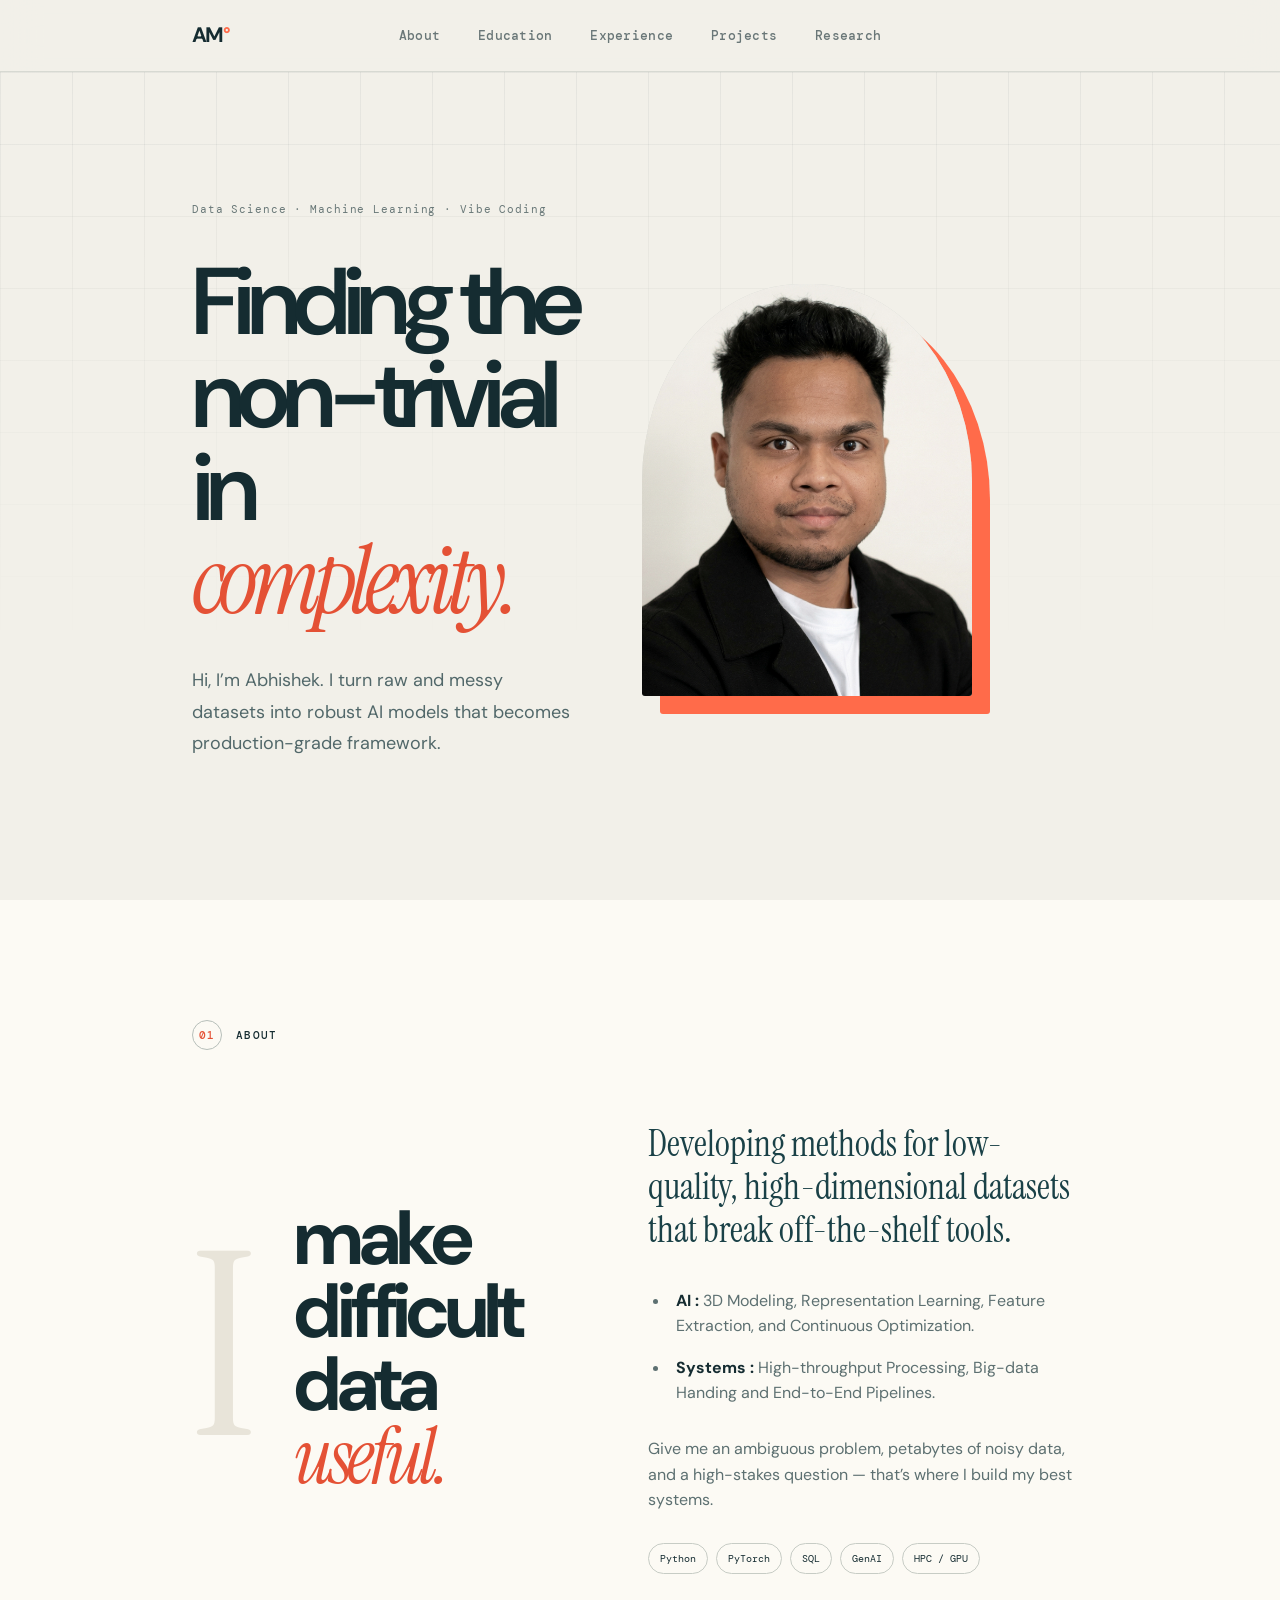
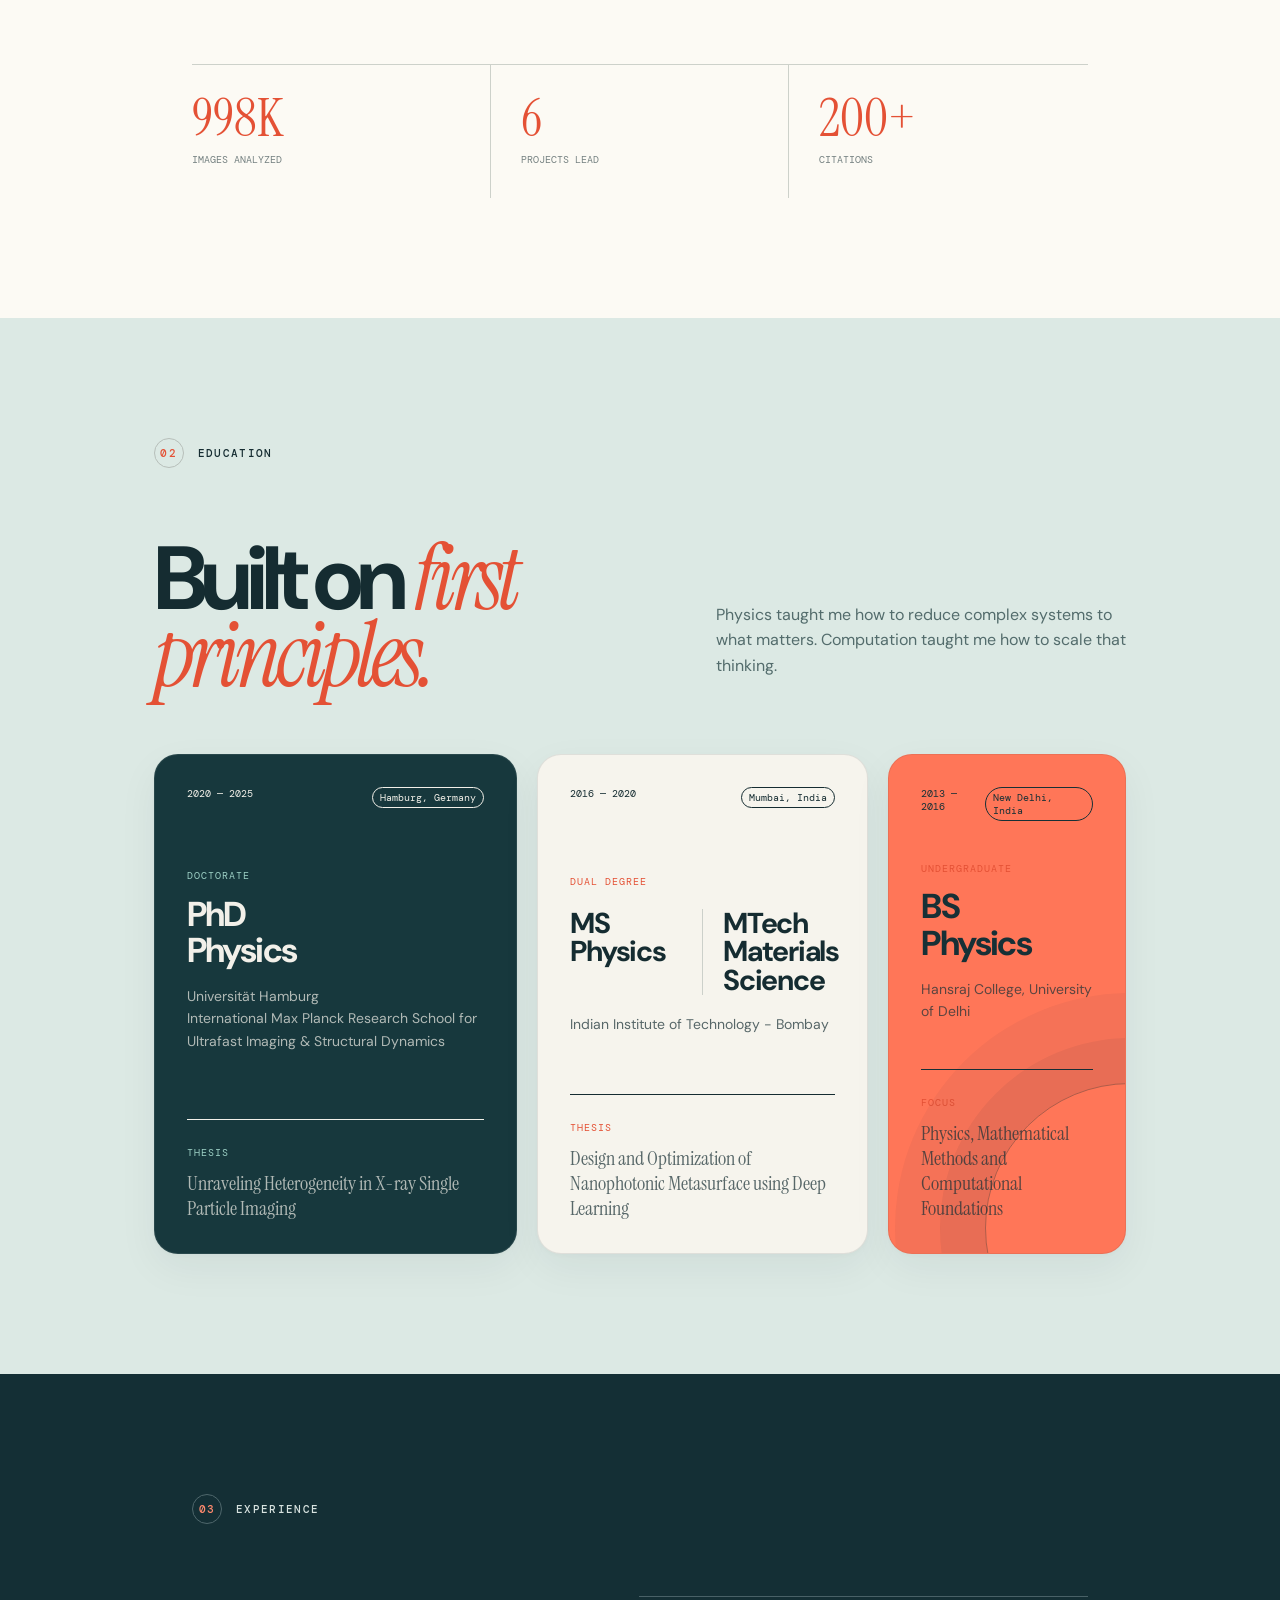
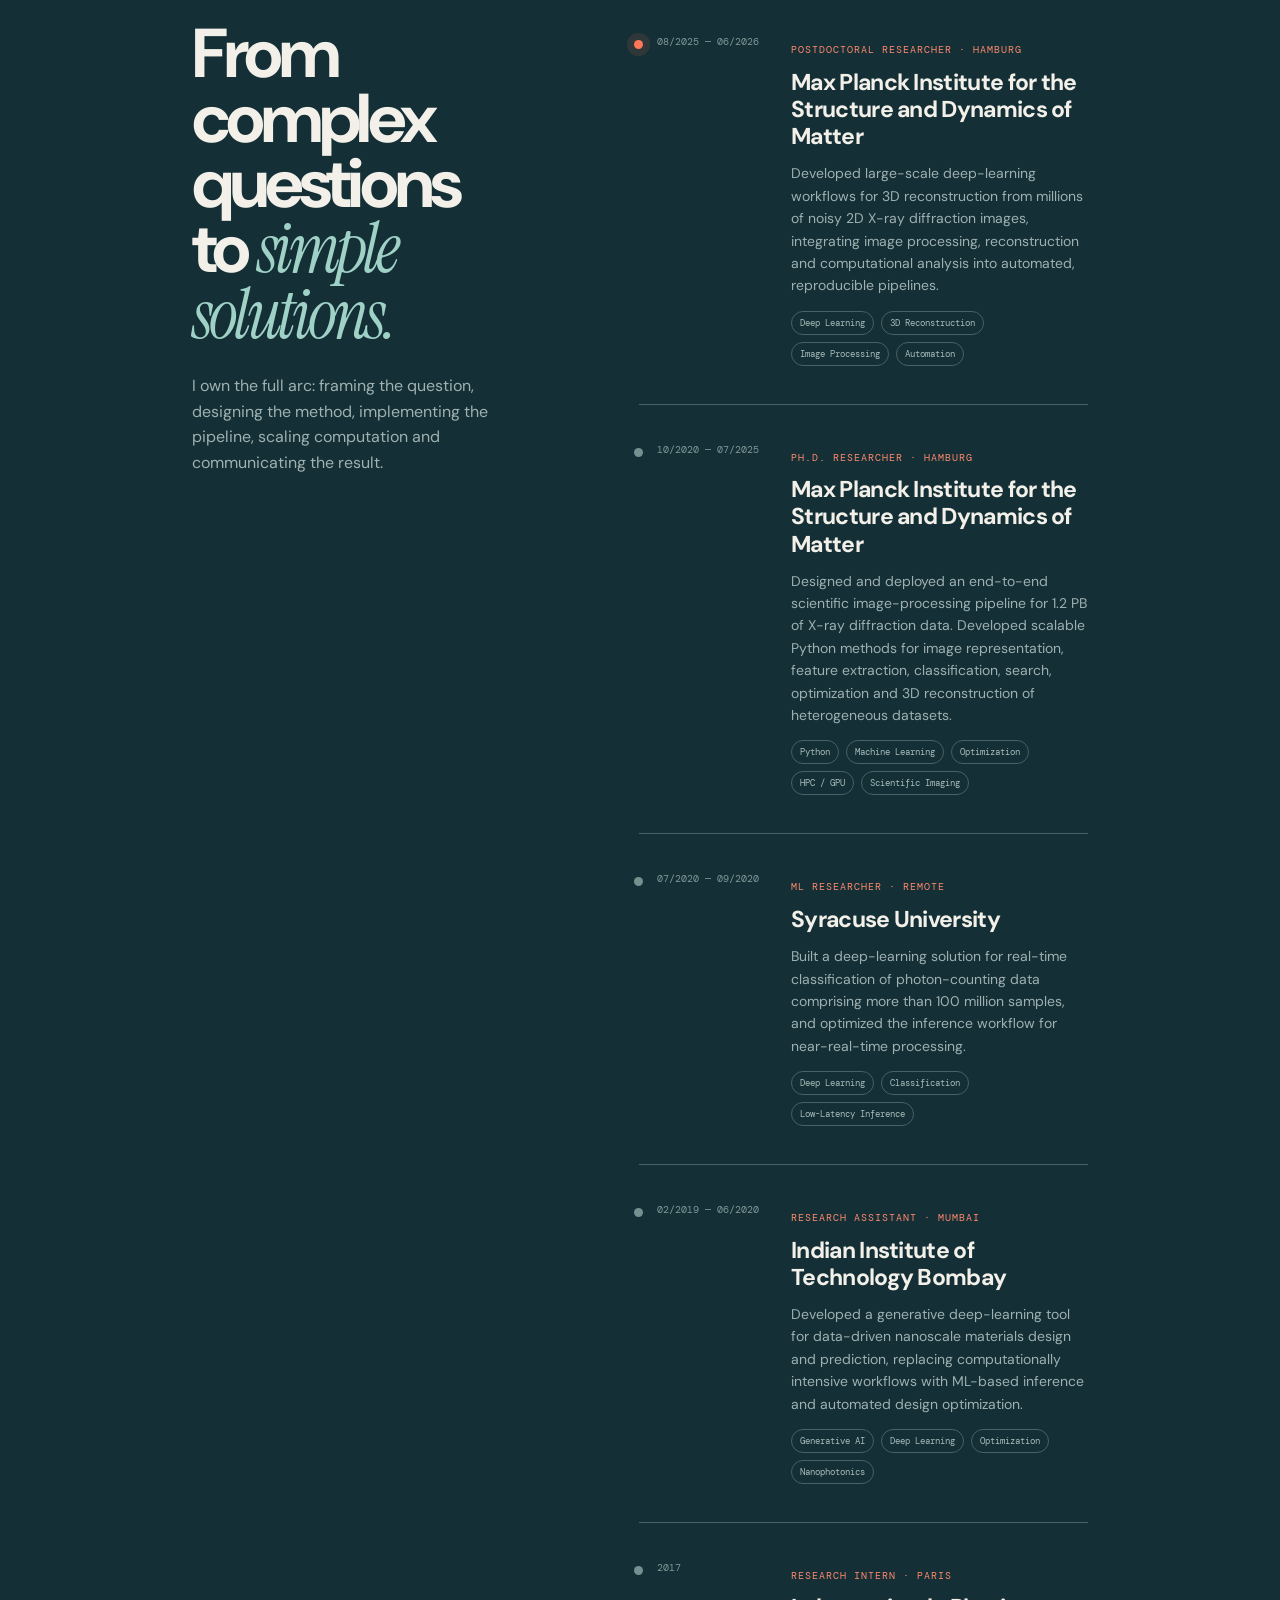
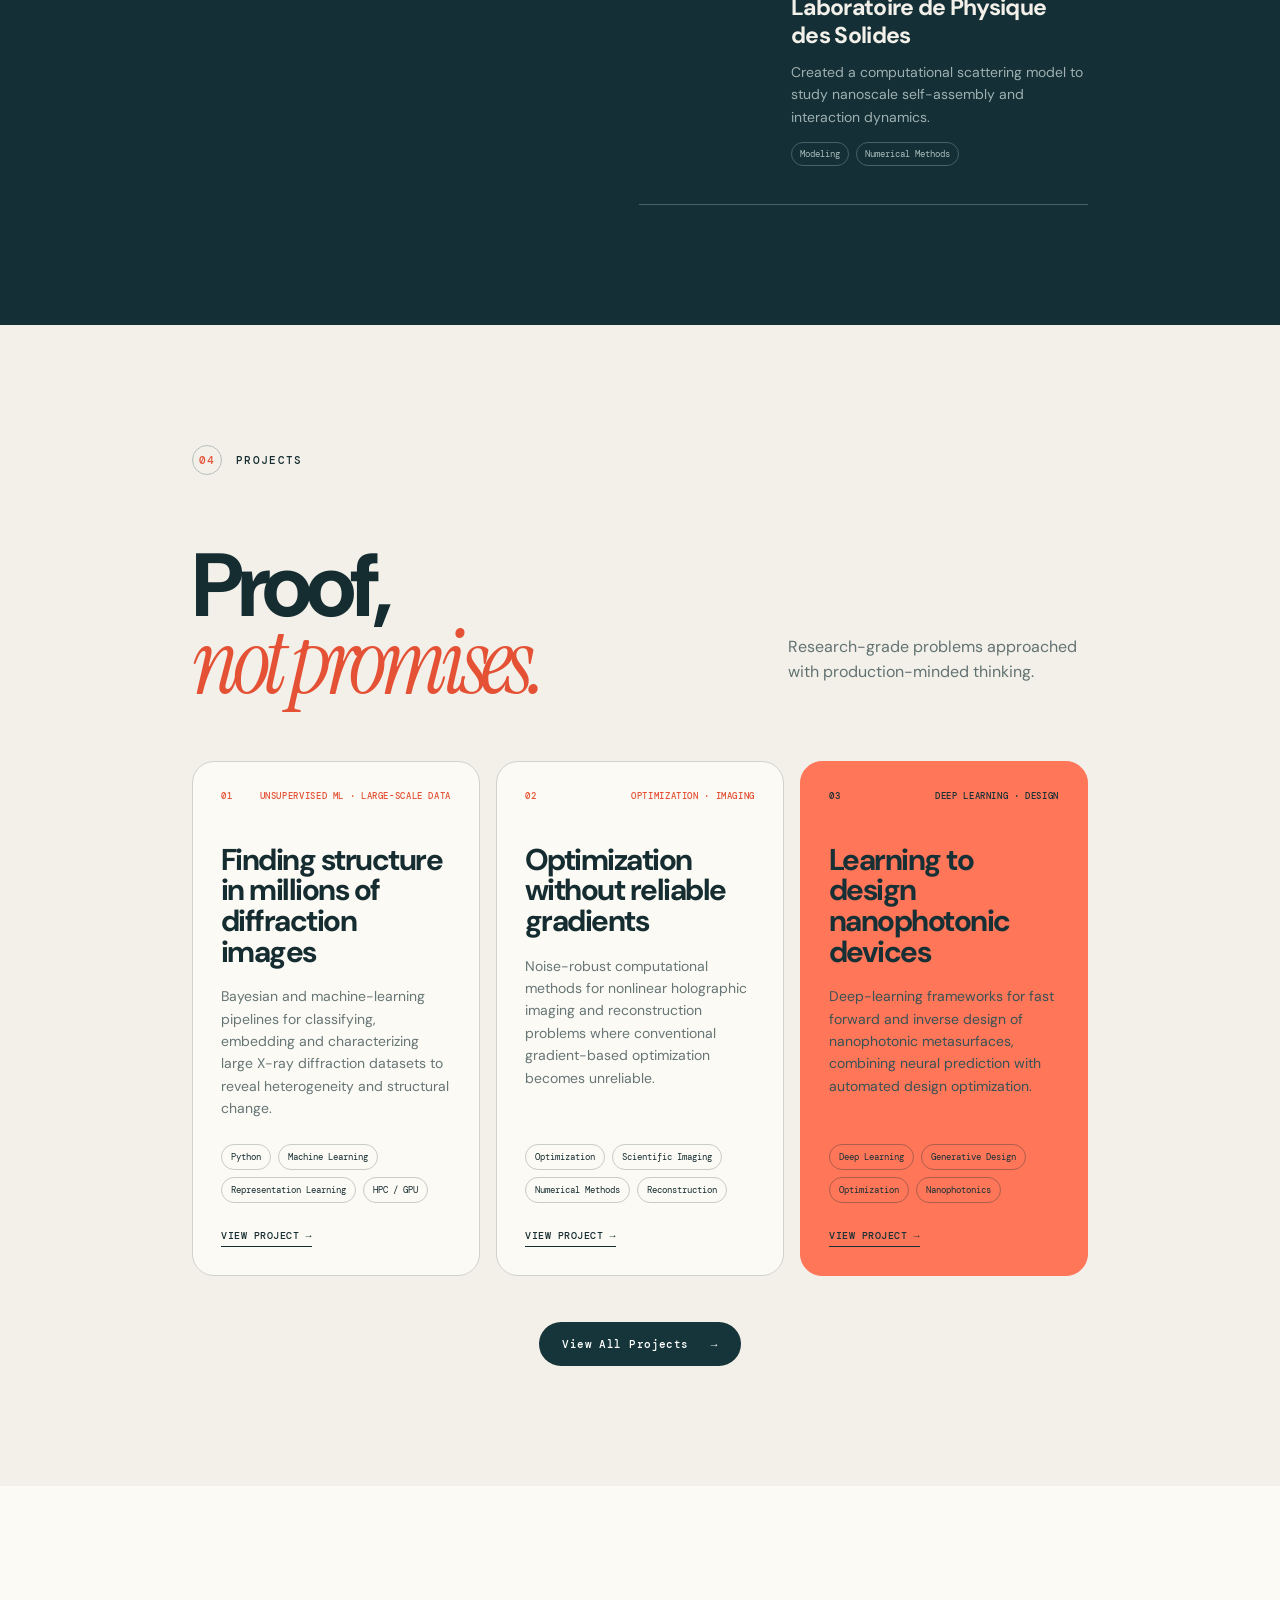
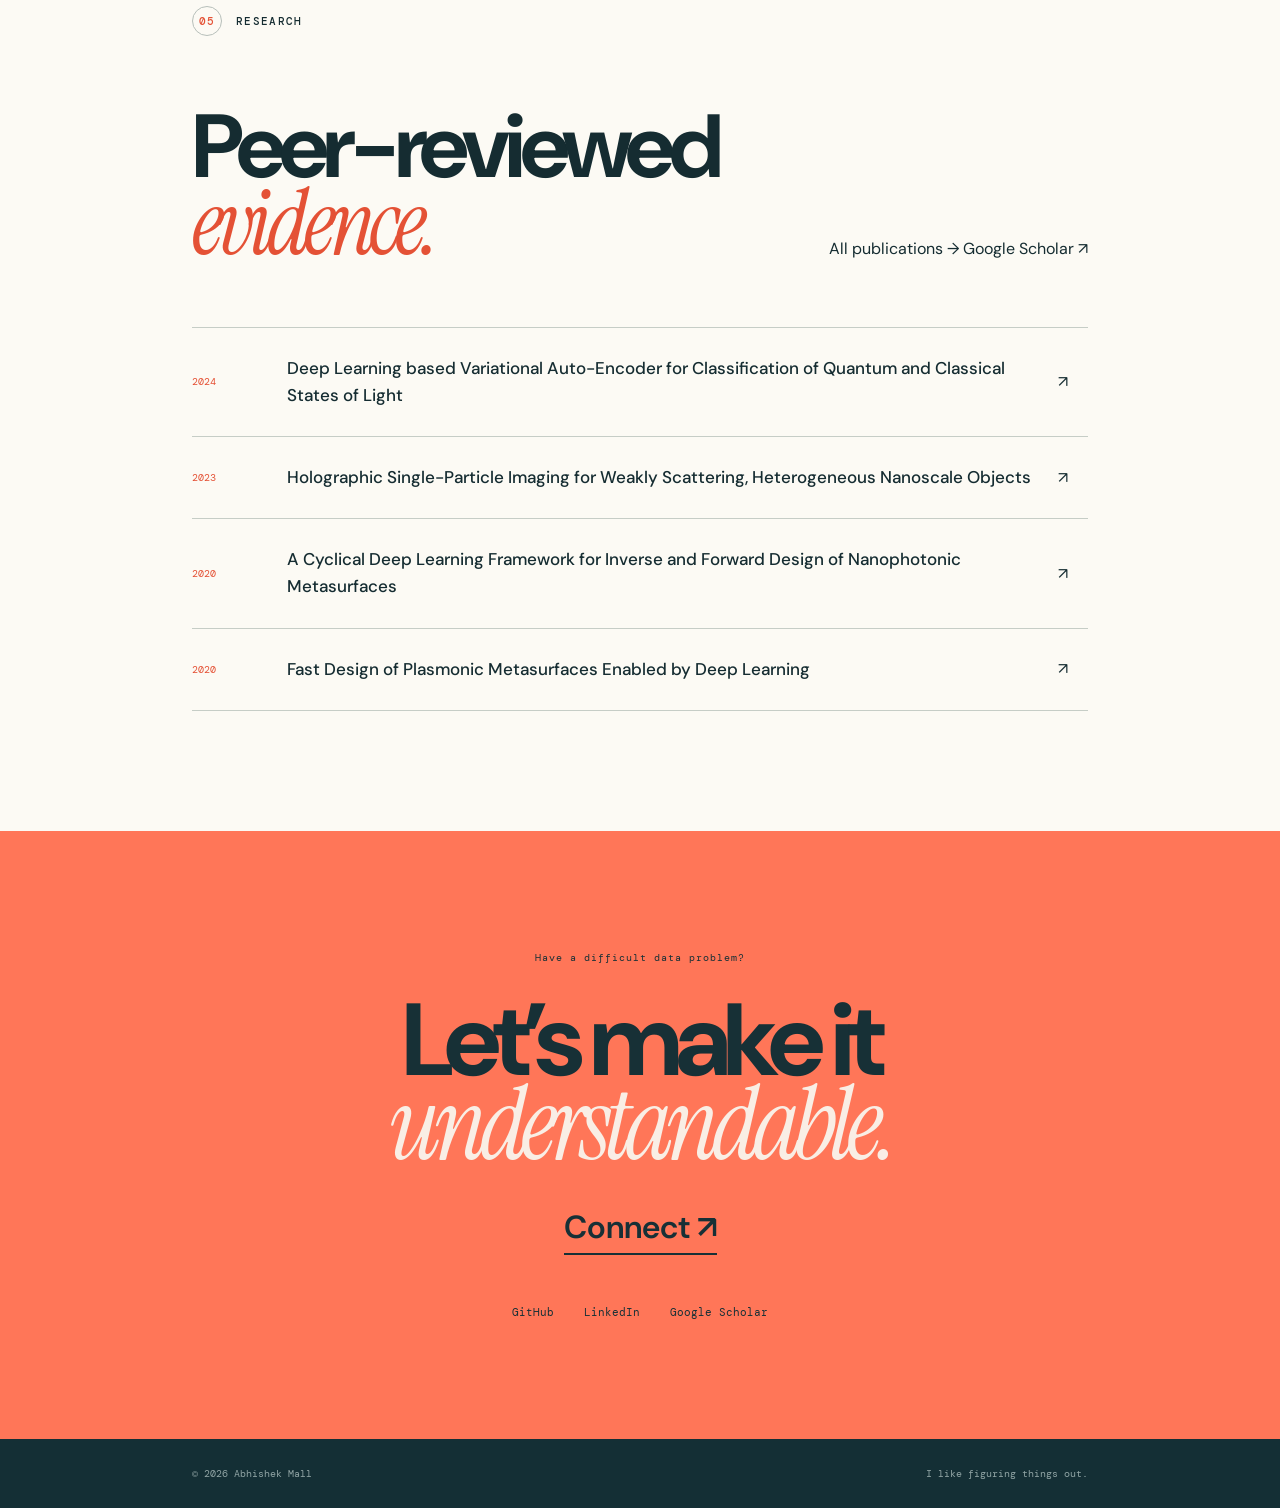
==== commit 505f28d0: "Revise project heading and description text Updated project heading and description for clarity." ====
--- a/index.html
+++ b/index.html
@@ -551,13 +551,12 @@
 
         <div class="work-heading">
           <h2>
-            Selected<br>
-            <em>projects.</em>
+            Proof,<br>
+            <em>not promises.</em>
           </h2>
 
           <p>
-            A few representative projects spanning large-scale scientific data,
-            optimization and deep learning.
+            Research-grade problems approached with production-minded thinking.
           </p>
         </div>
 
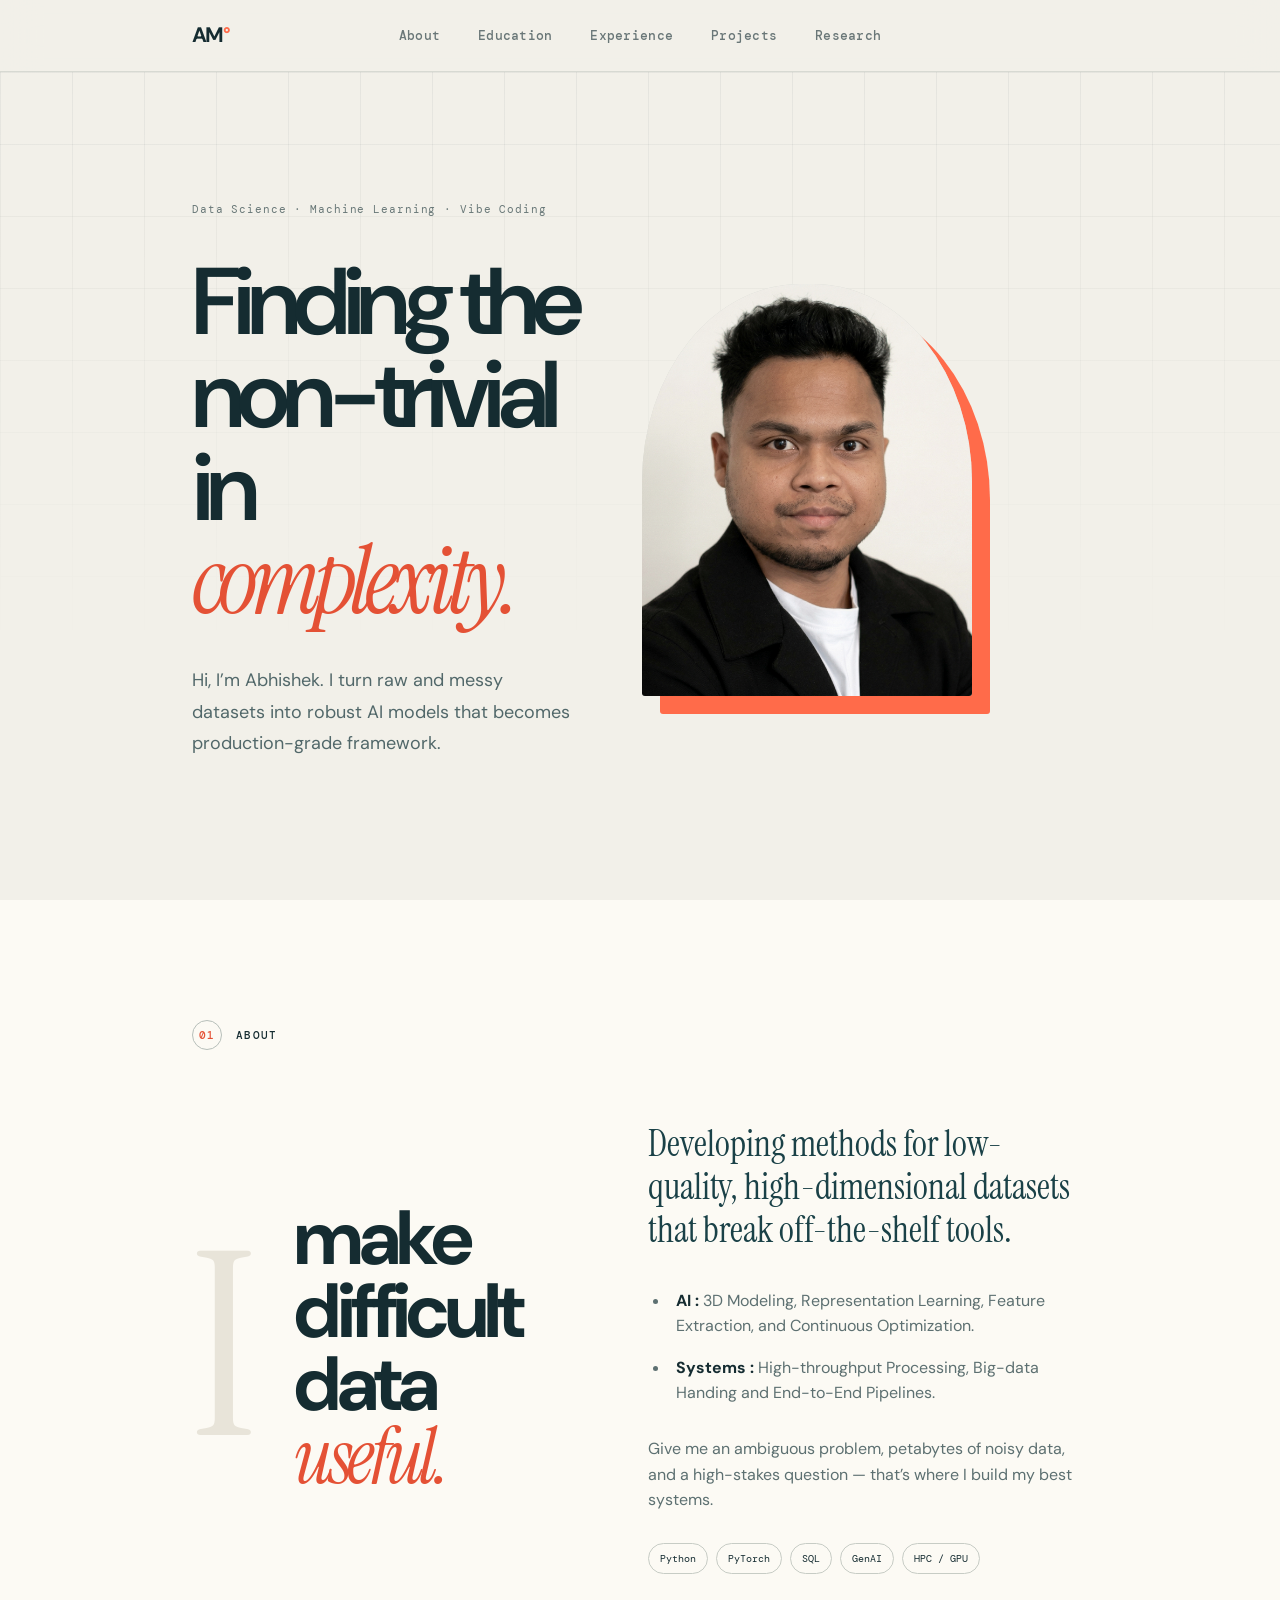
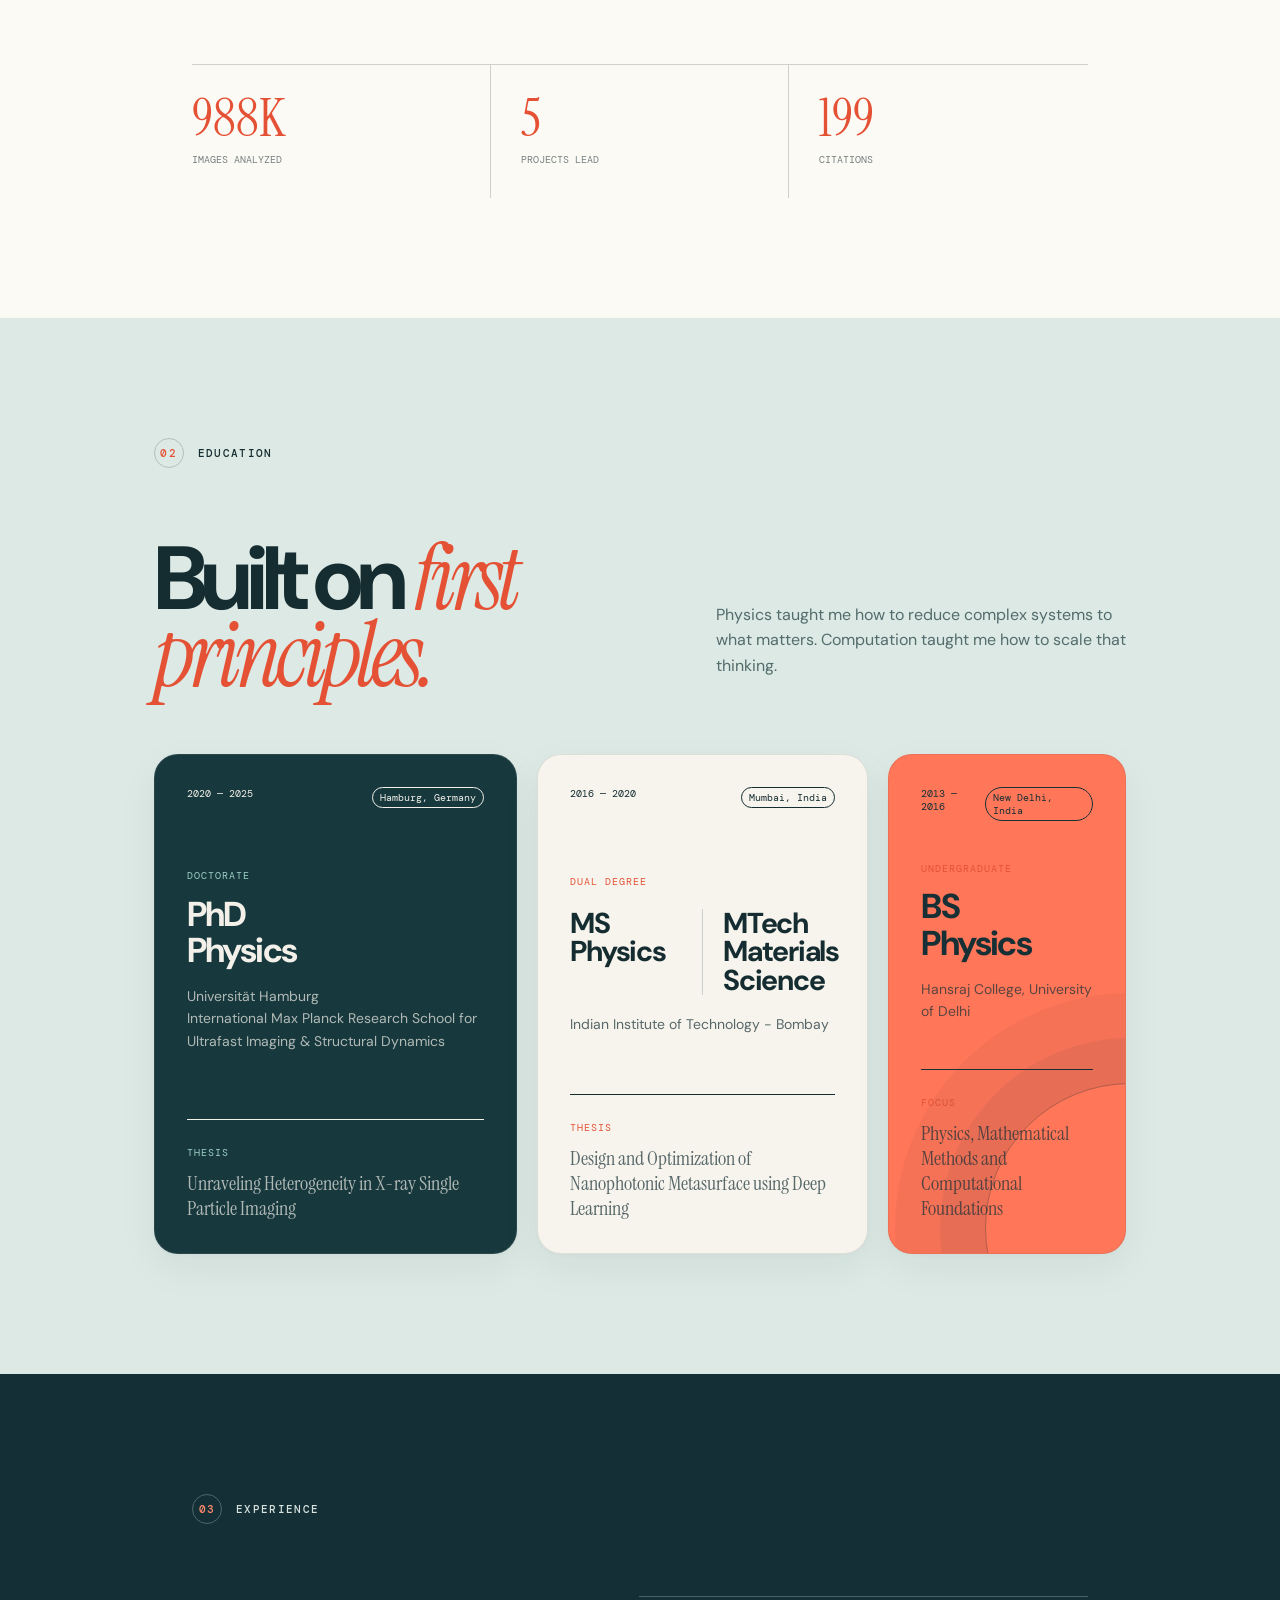
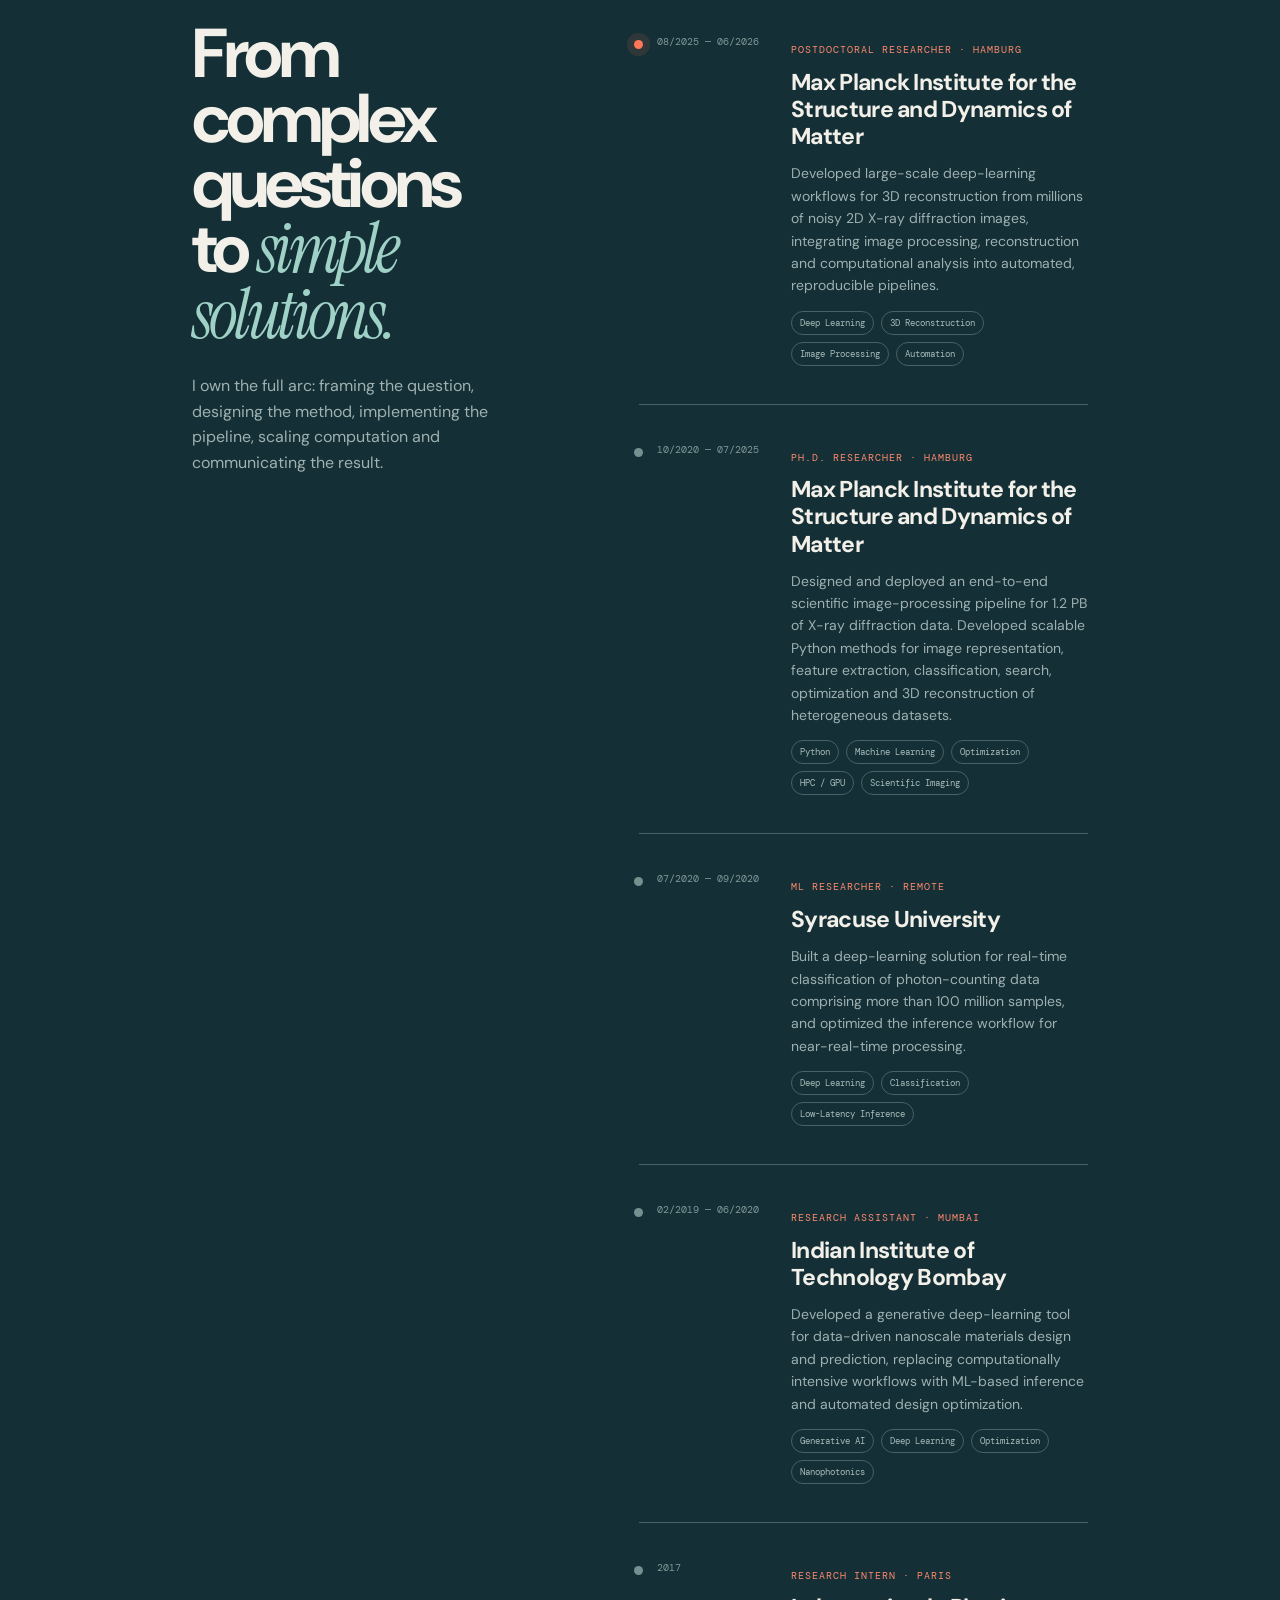
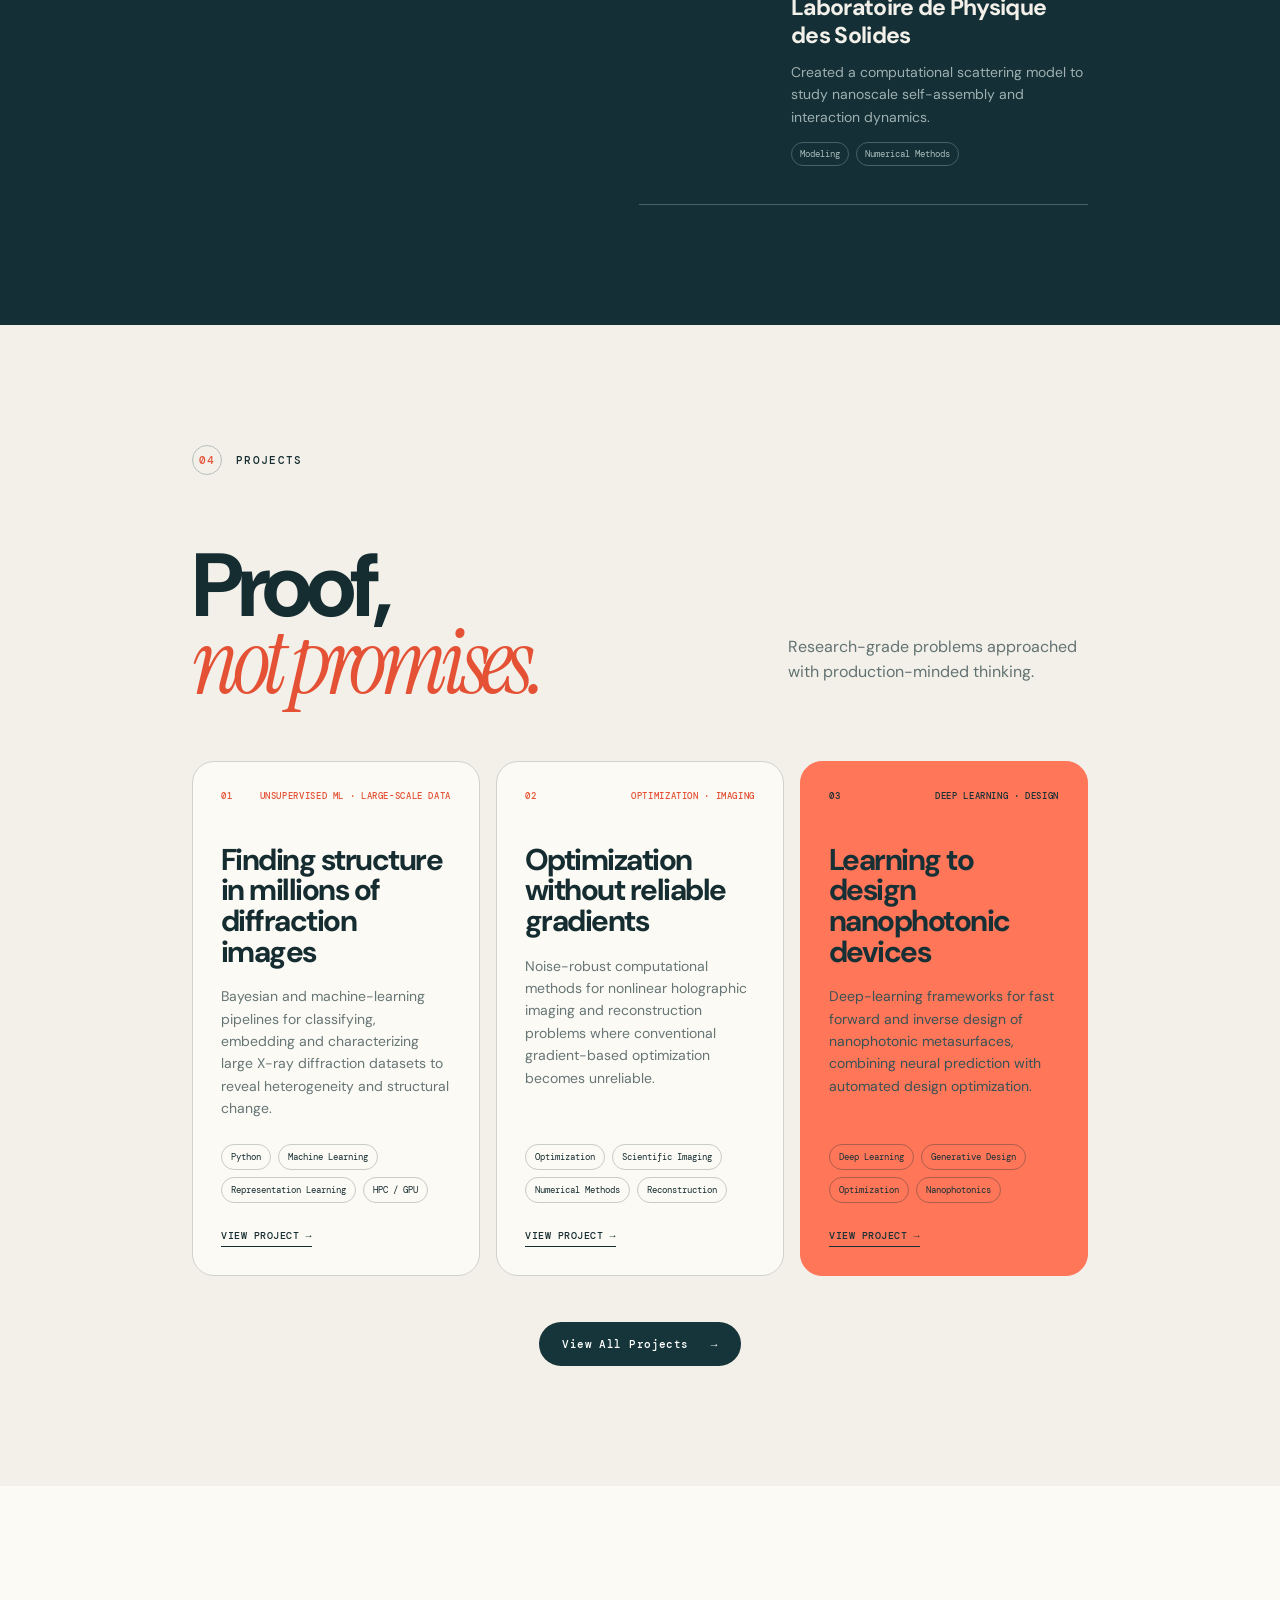
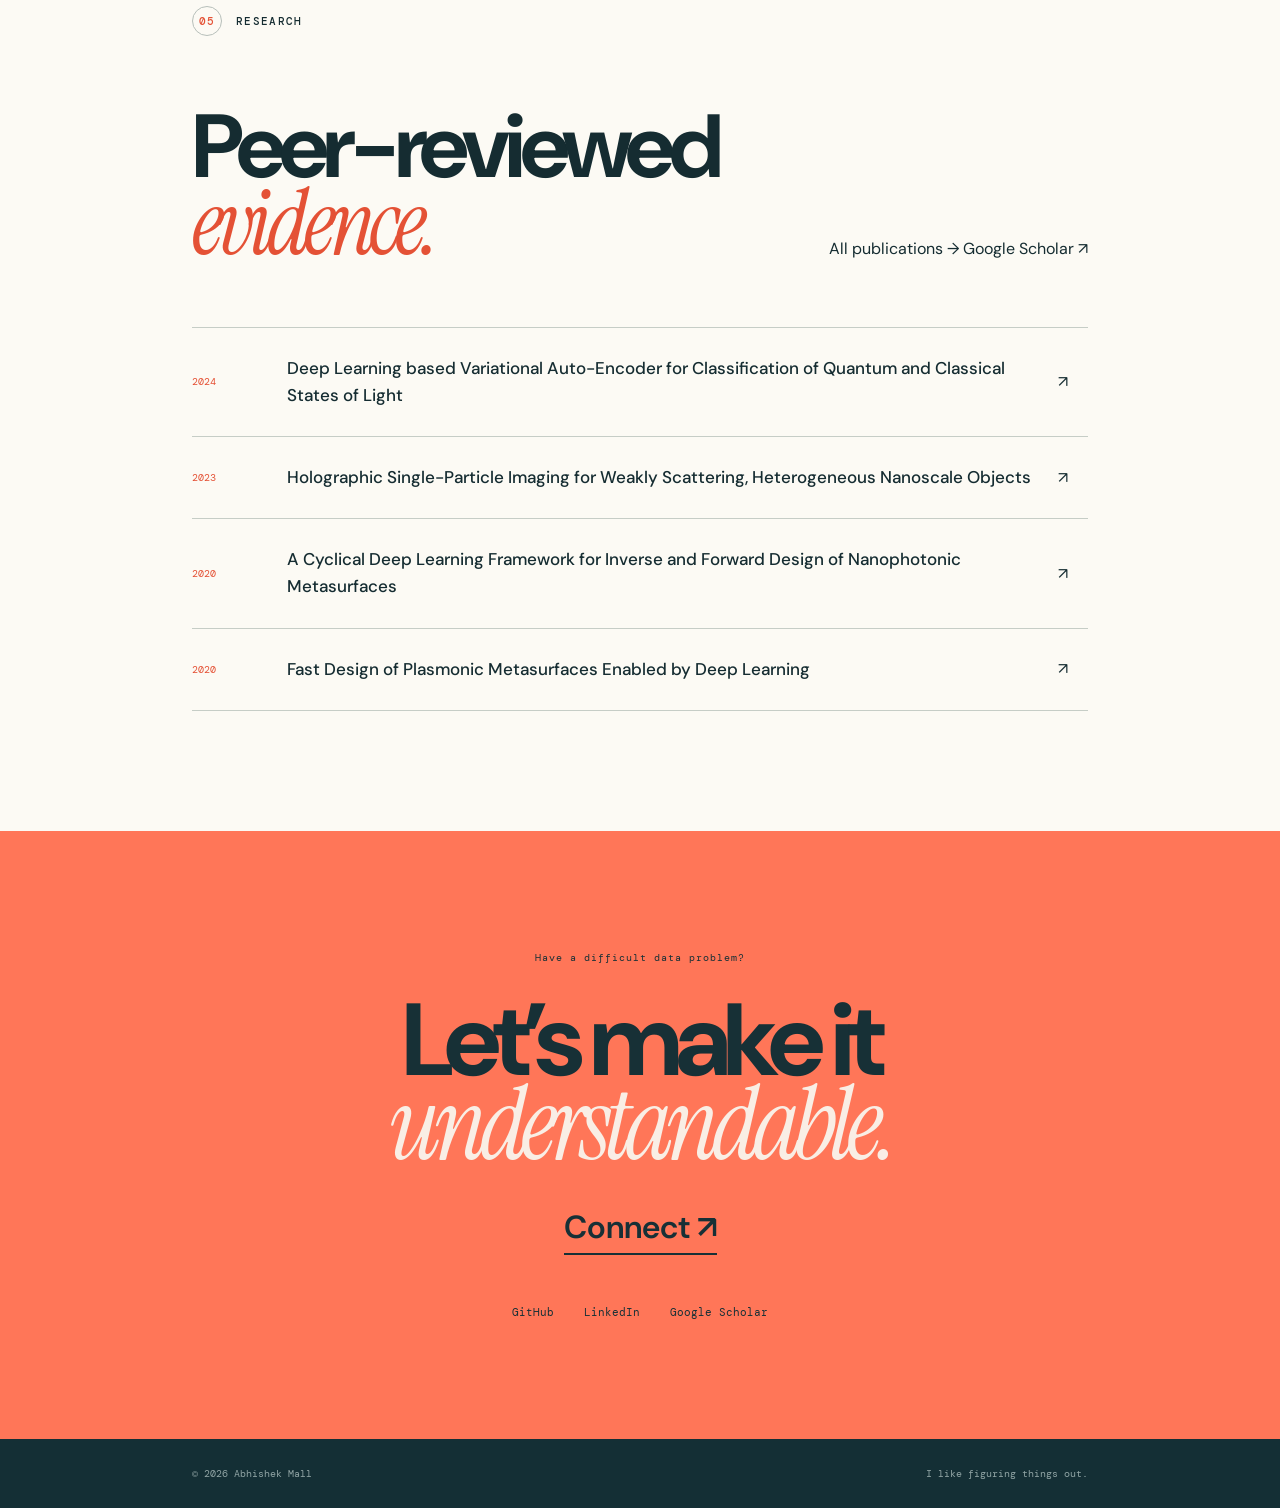
==== commit 4d1fbcdc: "Add files via upload" ====
--- a/index.html
+++ b/index.html
@@ -583,7 +583,7 @@
               <i>HPC / GPU</i>
             </div>
 
-            <a class="featured-link" href="projects.html#project-01">
+            <a class="featured-link" href="project.html#project-01">
               View project →
             </a>
           </article>
@@ -609,7 +609,7 @@
               <i>Reconstruction</i>
             </div>
 
-            <a class="featured-link" href="projects.html#project-02">
+            <a class="featured-link" href="project.html#project-02">
               View project →
             </a>
           </article>
@@ -635,7 +635,7 @@
               <i>Nanophotonics</i>
             </div>
 
-            <a class="featured-link" href="projects.html#project-03">
+            <a class="featured-link" href="project.html#project-03">
               View project →
             </a>
           </article>
@@ -643,7 +643,7 @@
         </div>
 
         <div class="projects-more">
-          <a href="projects.html">View All Projects <span>→</span></a>
+          <a href="project.html">View All Projects <span>→</span></a>
         </div>
 
       </section>
@@ -964,4 +964,4 @@
     </script>
 
   </body>
-</html>
+</html>
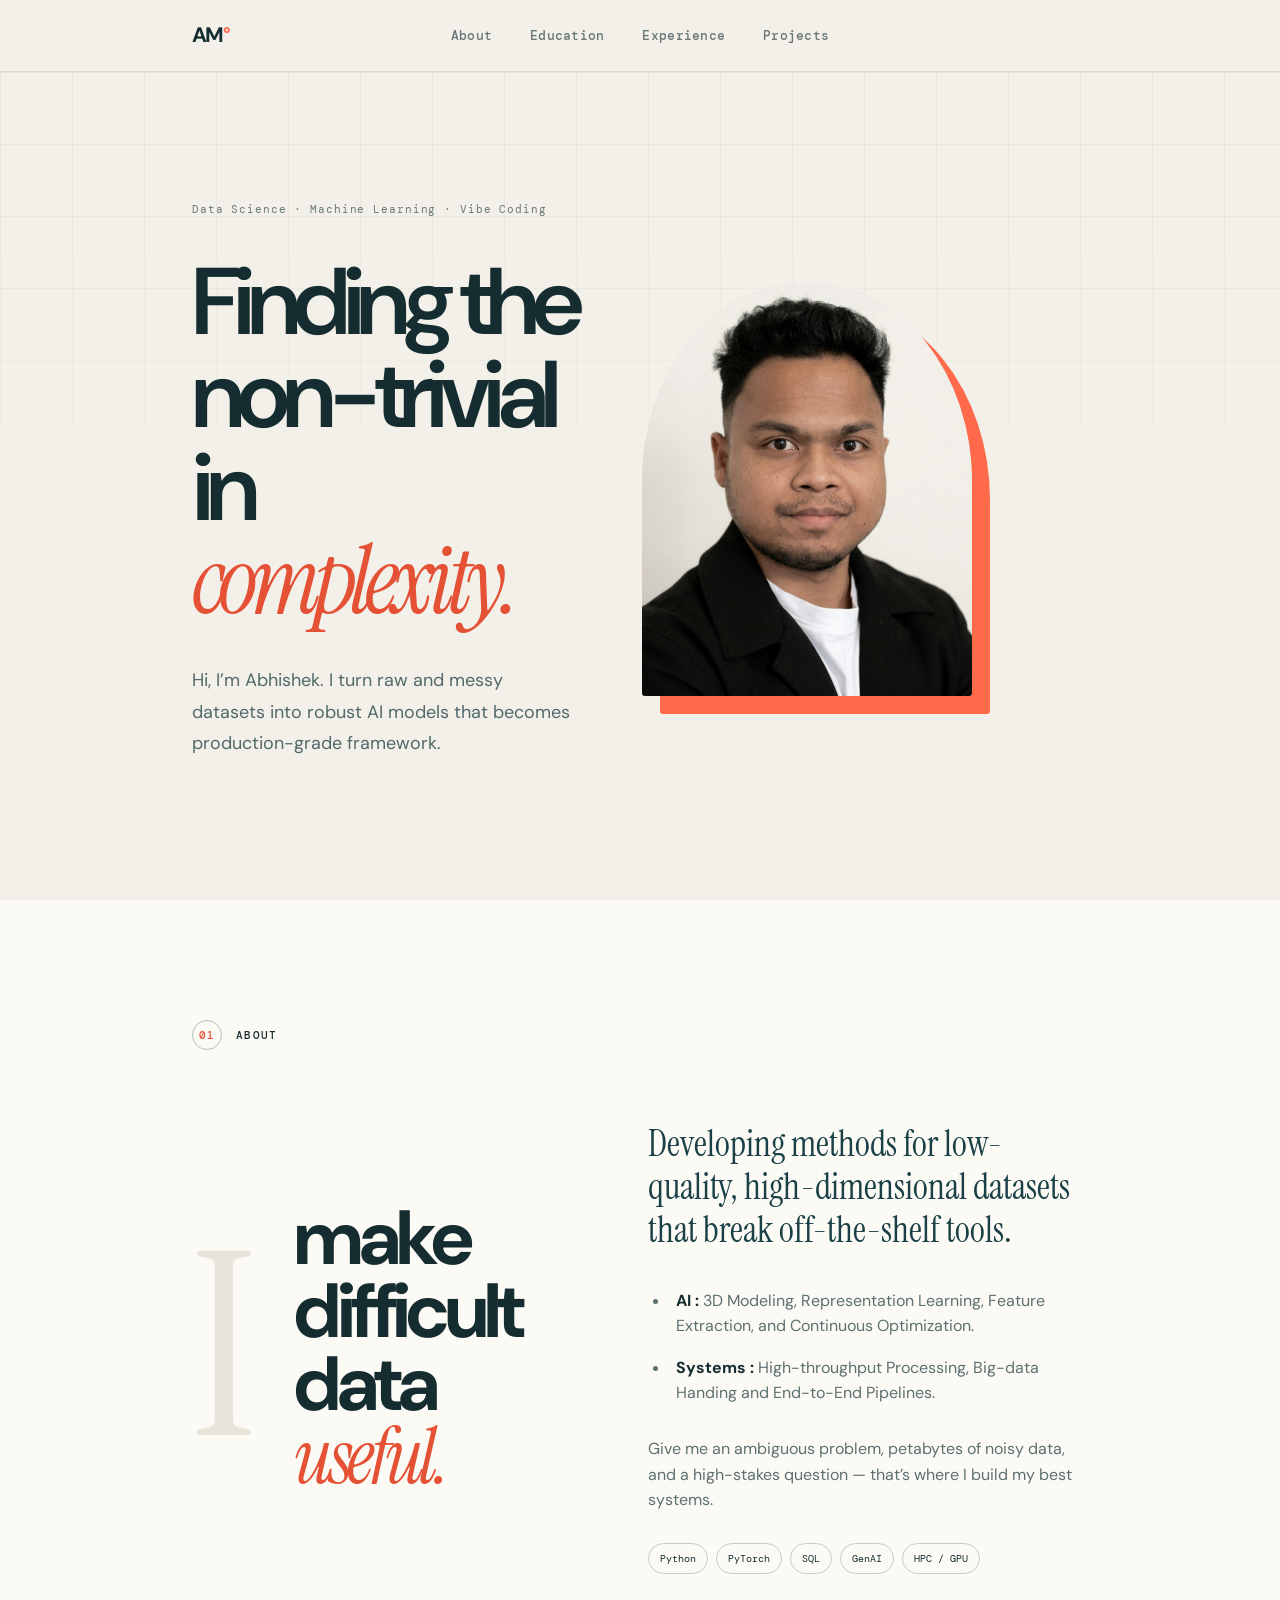
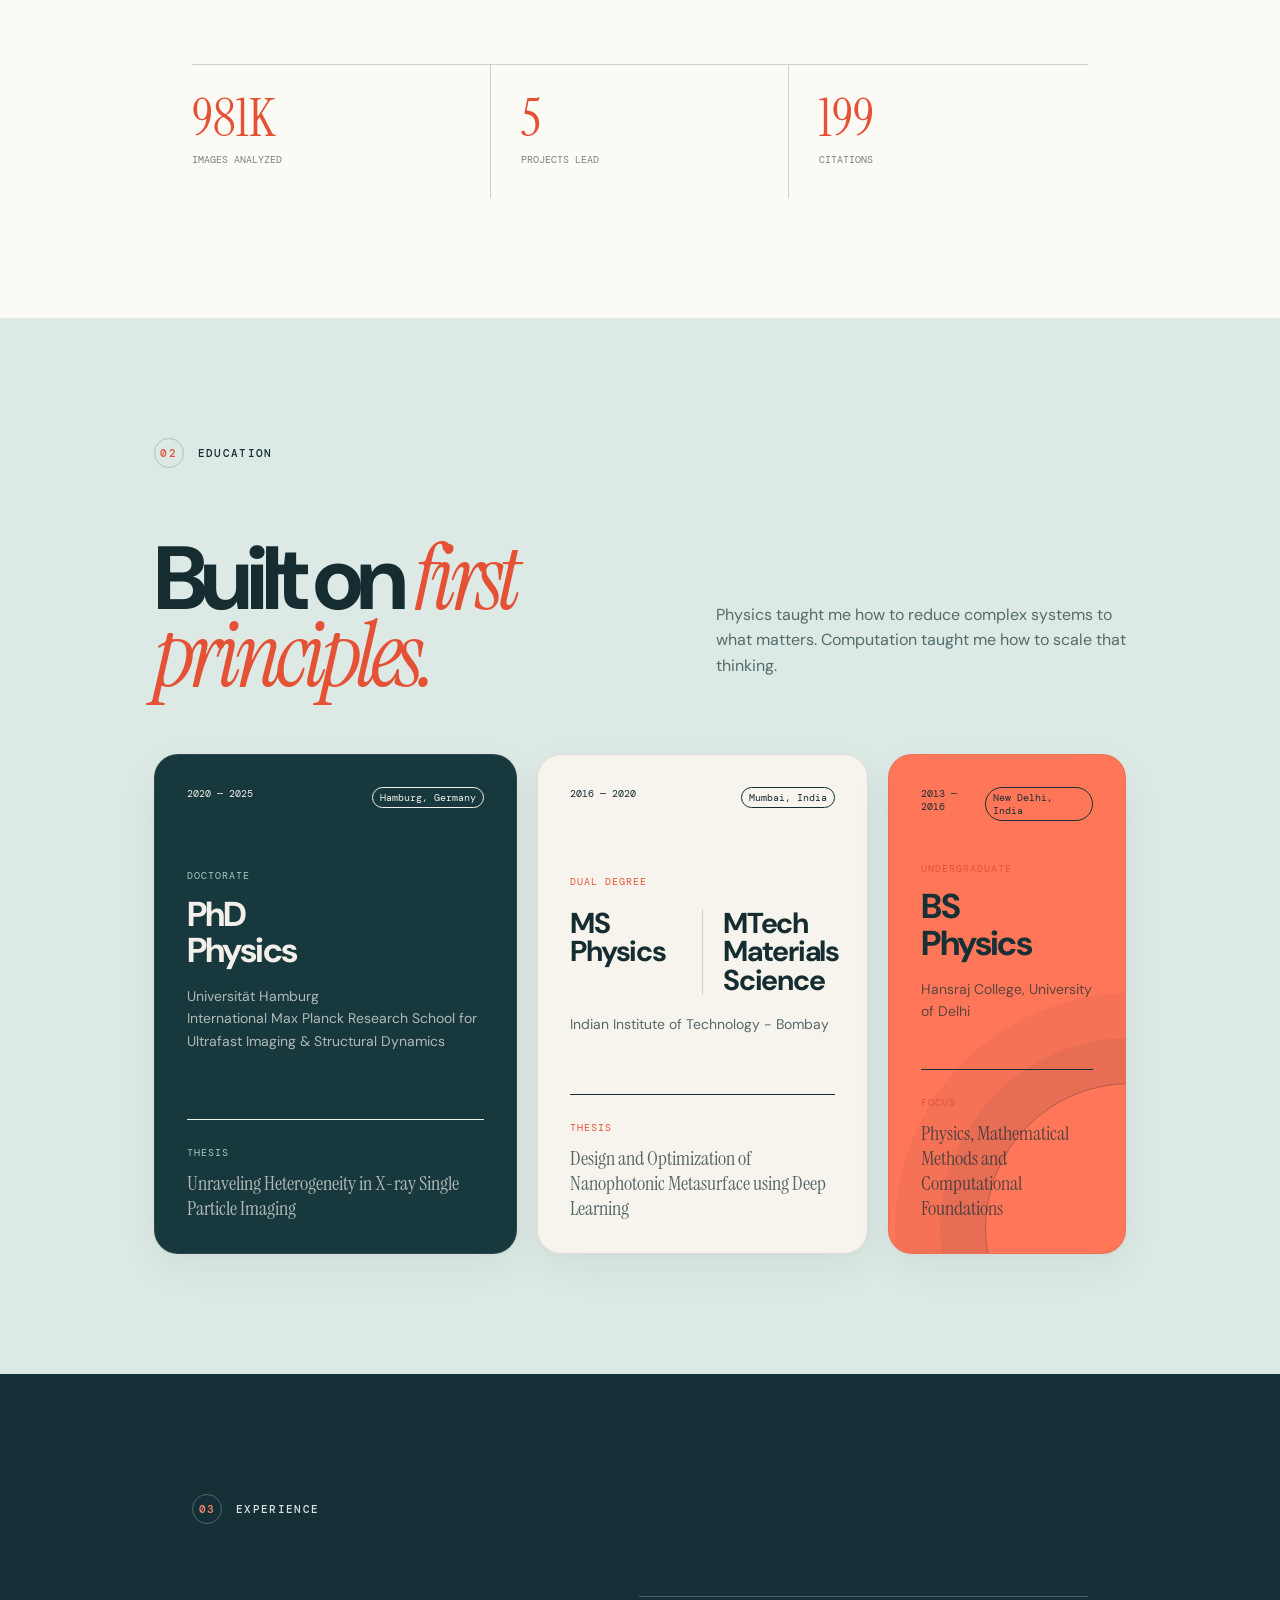
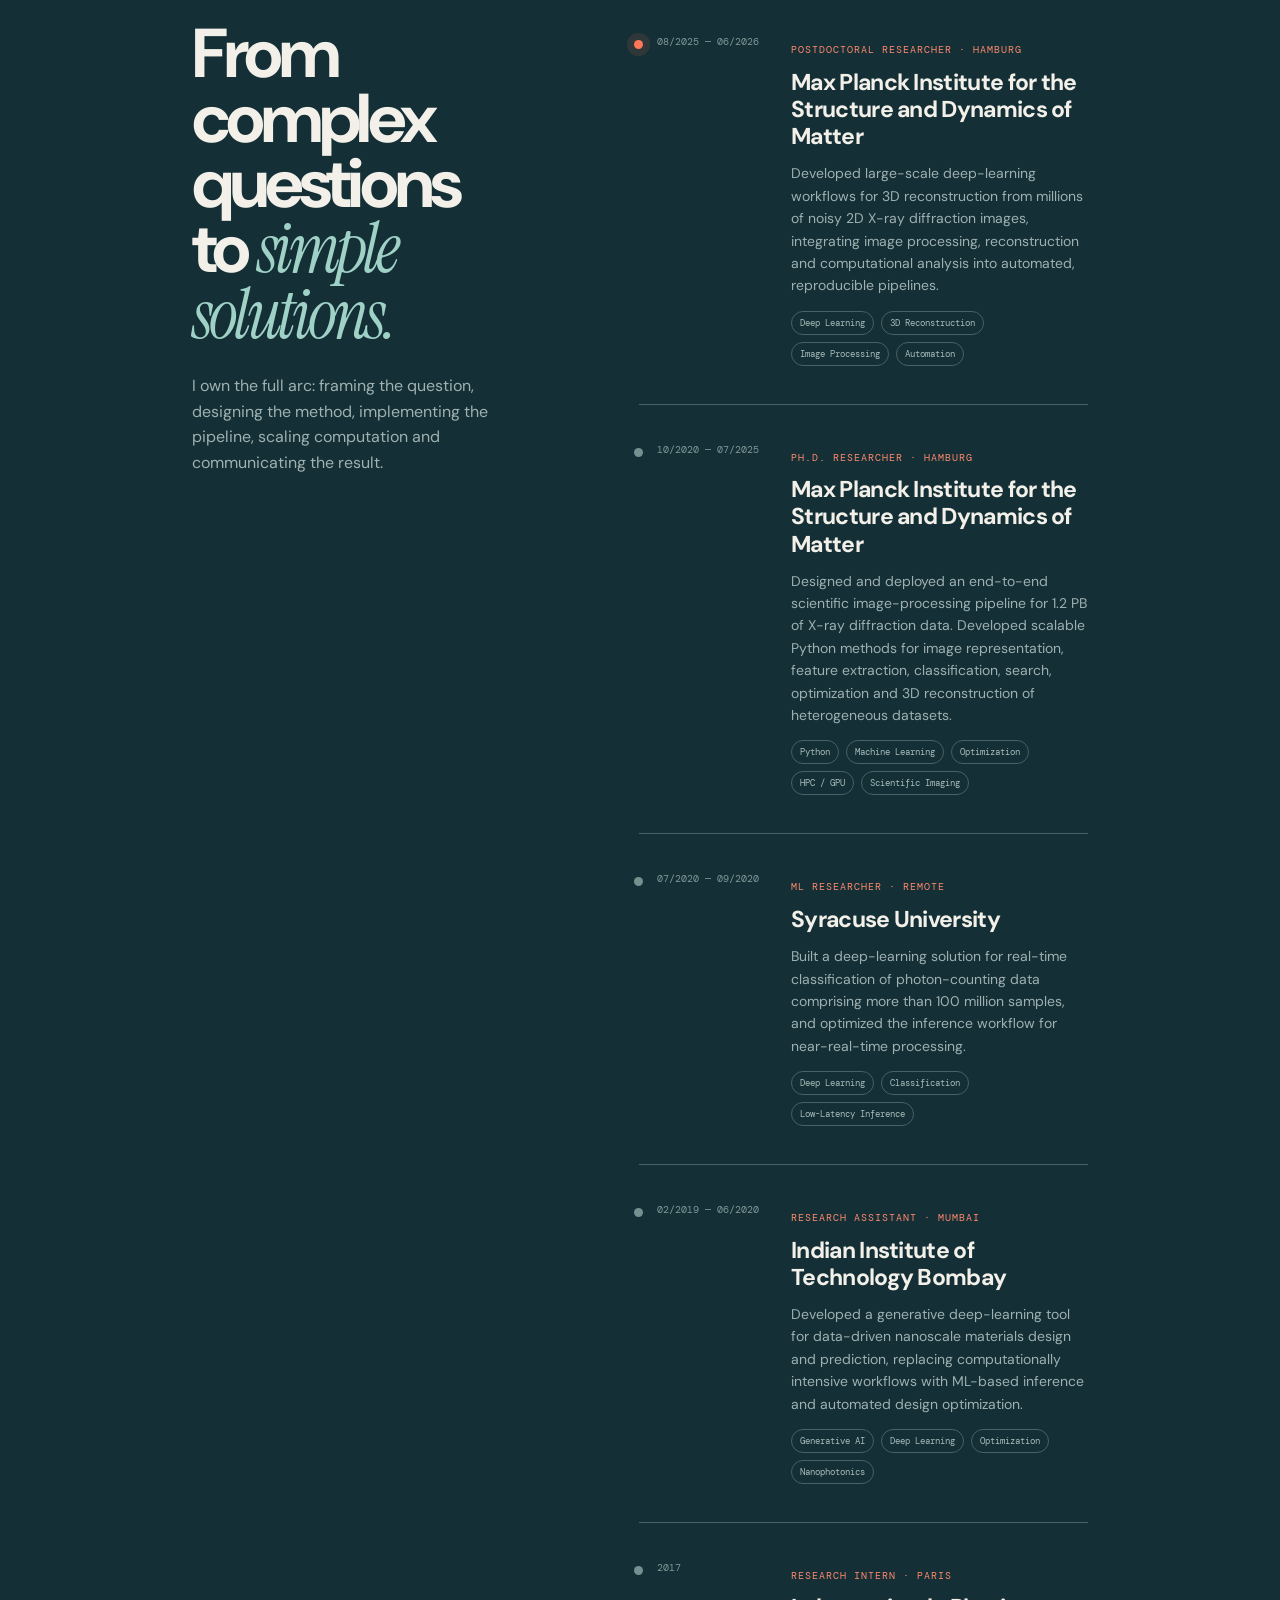
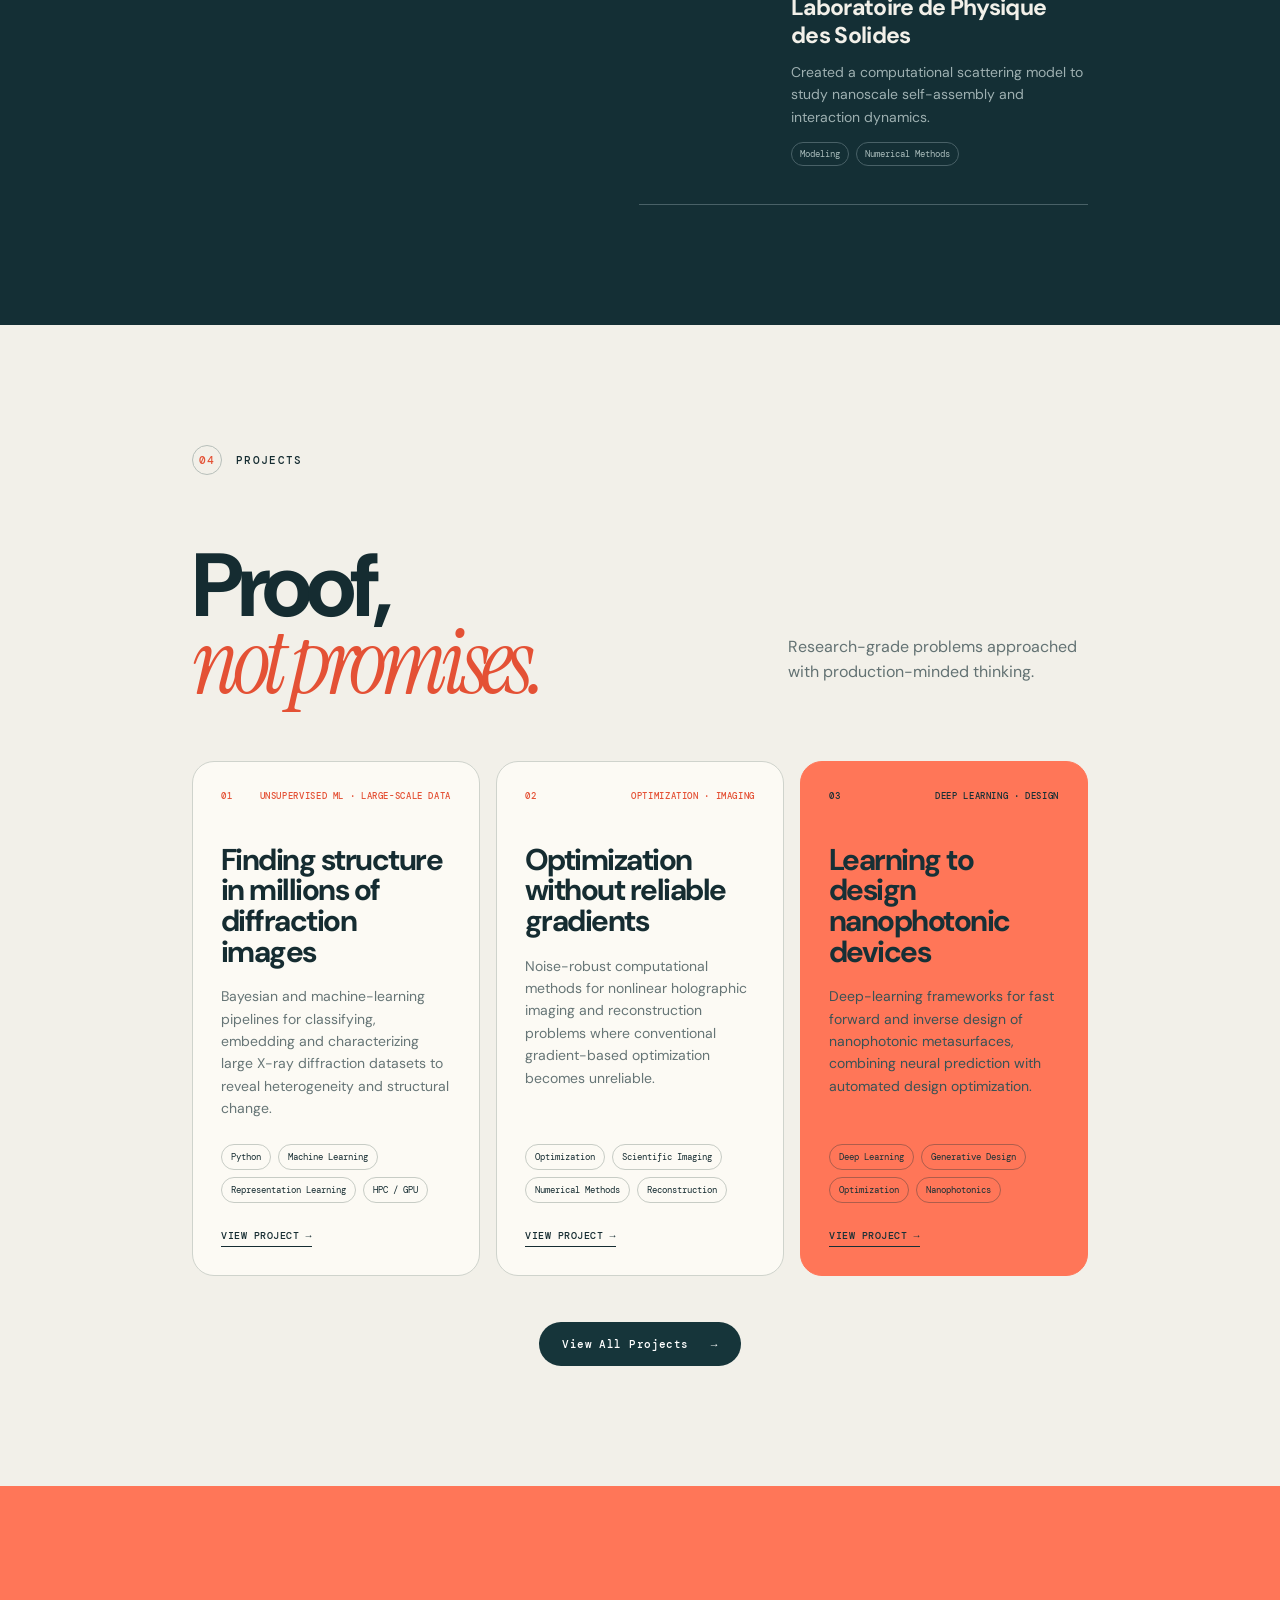
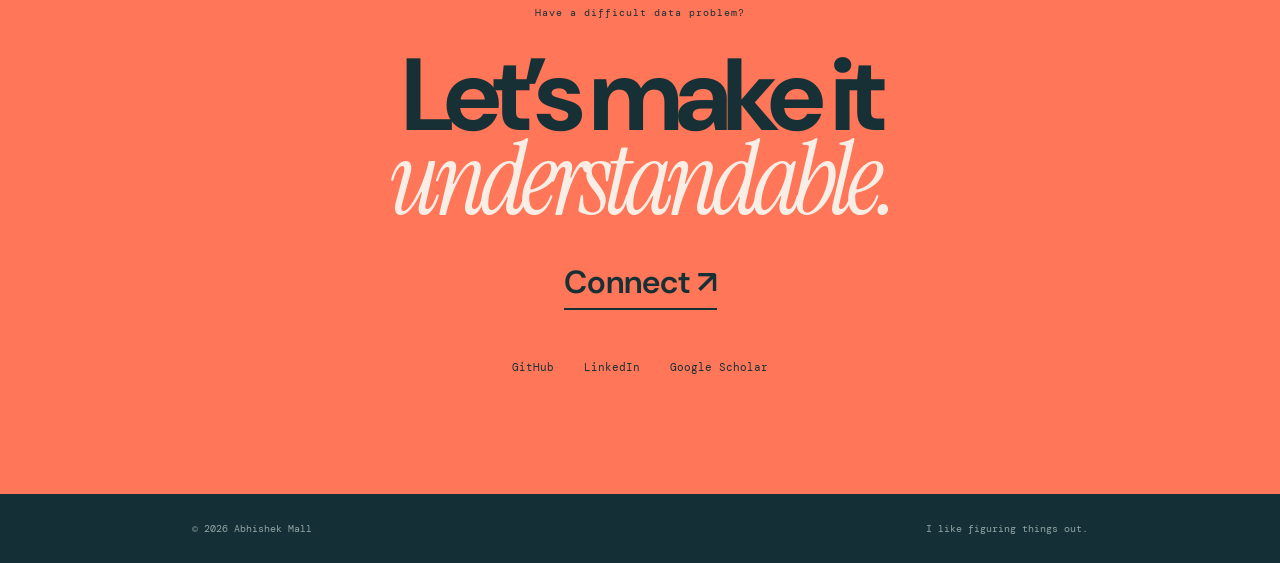
==== commit fbfa18f2: "Add files via upload" ====
--- a/index.html
+++ b/index.html
@@ -188,7 +188,6 @@
         <a href="#education">Education</a>
         <a href="#experience">Experience</a>
         <a href="#work">Projects</a>
-        <a href="#research">Research</a>
       </nav>
 
     </header>
@@ -648,129 +647,6 @@
 
       </section>
 
-
-
-      <!-- ==================================================
-           RESEARCH
-      =================================================== -->
-
-      <section class="research section" id="research">
-
-        <div class="section-tag">
-          <span>05</span>
-          RESEARCH
-        </div>
-
-
-
-        <div class="research-head">
-
-          <h2>
-            Peer-reviewed<br>
-            <em>evidence.</em>
-          </h2>
-
-
-
-          <div class="research-links">
-
-            <a href="project.html">
-              All publications →
-            </a>
-
-
-            <a
-              href="https://scholar.google.com/citations?user=wdDWv4YAAAAJ&amp;hl=en"
-            >
-              Google Scholar ↗
-            </a>
-
-          </div>
-
-        </div>
-
-
-
-        <div class="papers">
-
-
-          <a href="https://doi.org/10.1002/apxr.202400089">
-
-            <span>
-              2024
-            </span>
-
-            <b>
-              Deep Learning based Variational Auto-Encoder for Classification
-              of Quantum and Classical States of Light
-            </b>
-
-            <i>
-              ↗
-            </i>
-
-          </a>
-
-
-
-          <a href="https://doi.org/10.1103/PhysRevApplied.19.054027">
-
-            <span>
-              2023
-            </span>
-
-            <b>
-              Holographic Single-Particle Imaging for Weakly Scattering,
-              Heterogeneous Nanoscale Objects
-            </b>
-
-            <i>
-              ↗
-            </i>
-
-          </a>
-
-
-
-          <a href="https://doi.org/10.1038/s41598-020-76313-2">
-
-            <span>
-              2020
-            </span>
-
-            <b>
-              A Cyclical Deep Learning Framework for Inverse and Forward Design
-              of Nanophotonic Metasurfaces
-            </b>
-
-            <i>
-              ↗
-            </i>
-
-          </a>
-
-
-
-          <a href="https://doi.org/10.1088/1361-6463/abbd08">
-
-            <span>
-              2020
-            </span>
-
-            <b>
-              Fast Design of Plasmonic Metasurfaces Enabled by Deep Learning
-            </b>
-
-            <i>
-              ↗
-            </i>
-
-          </a>
-
-        </div>
-
-      </section>
-
       <section class="contact section" id="contact">
 
         <p>
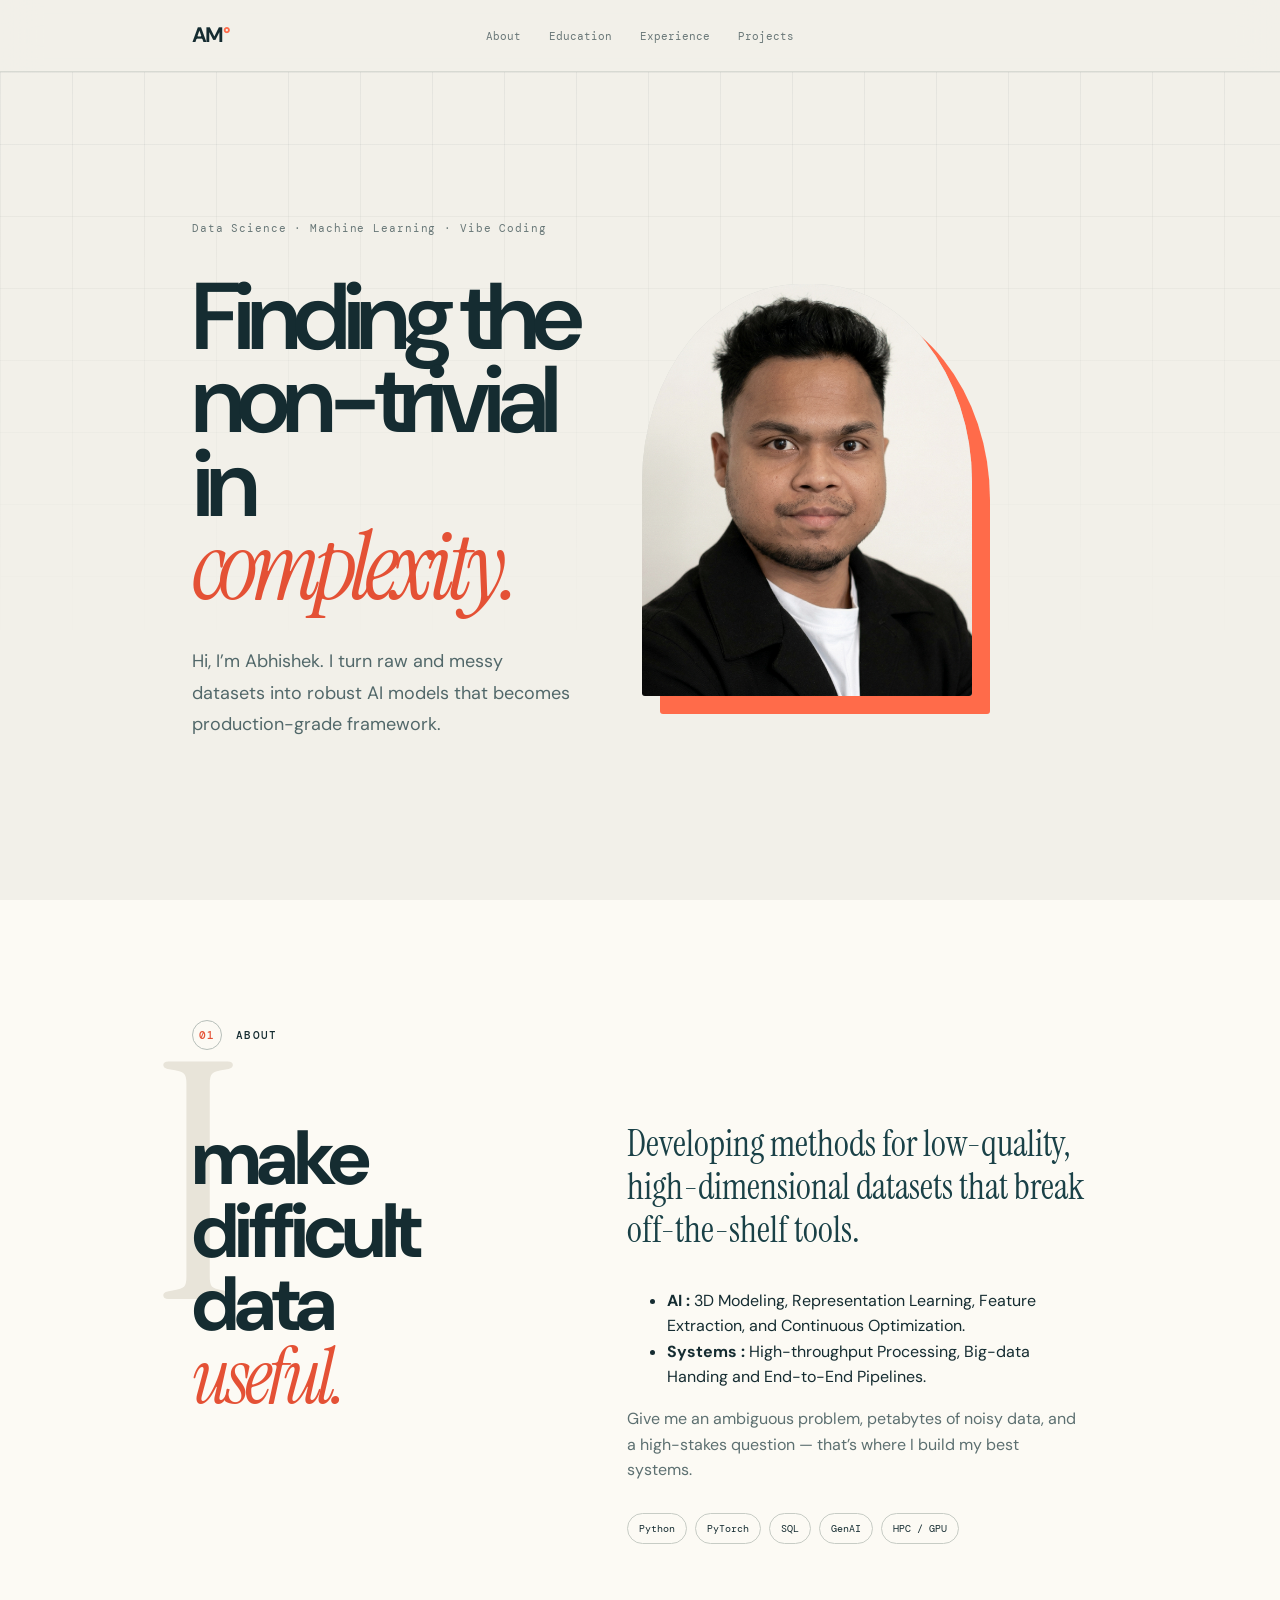
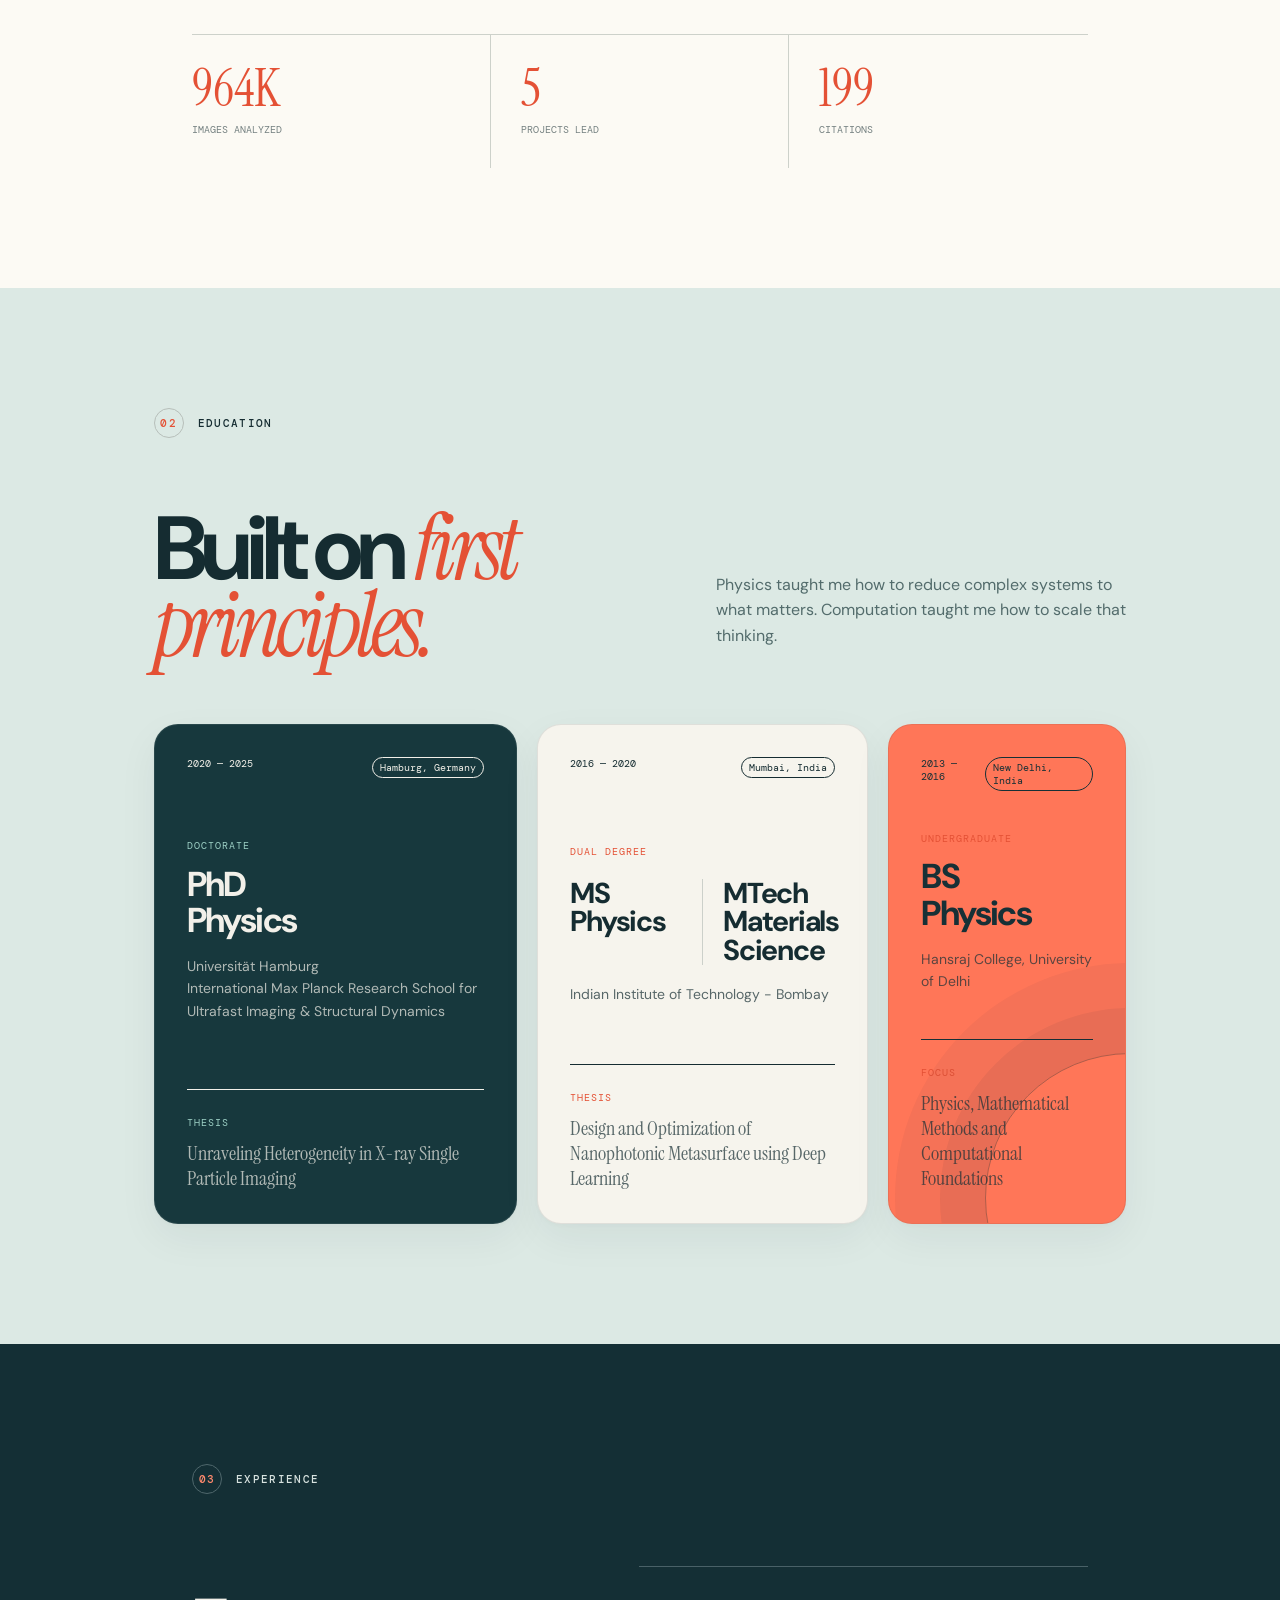
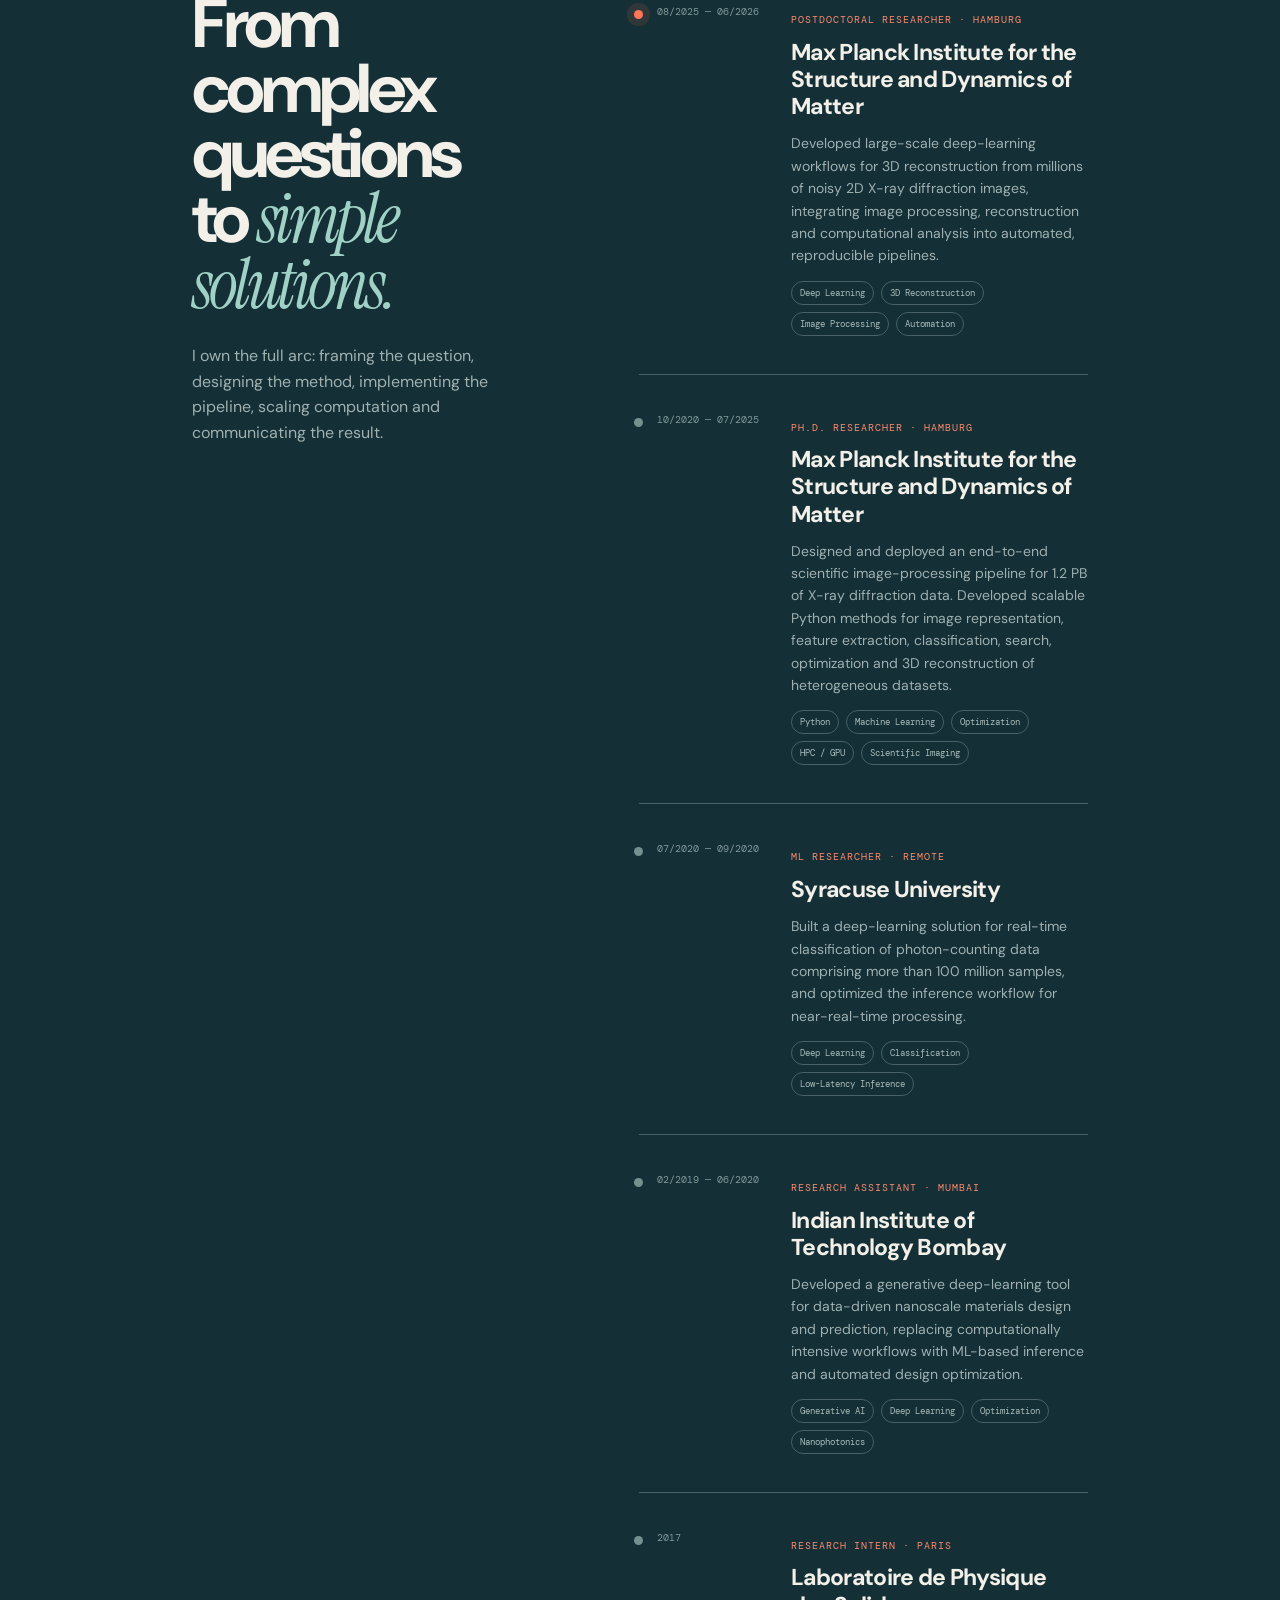
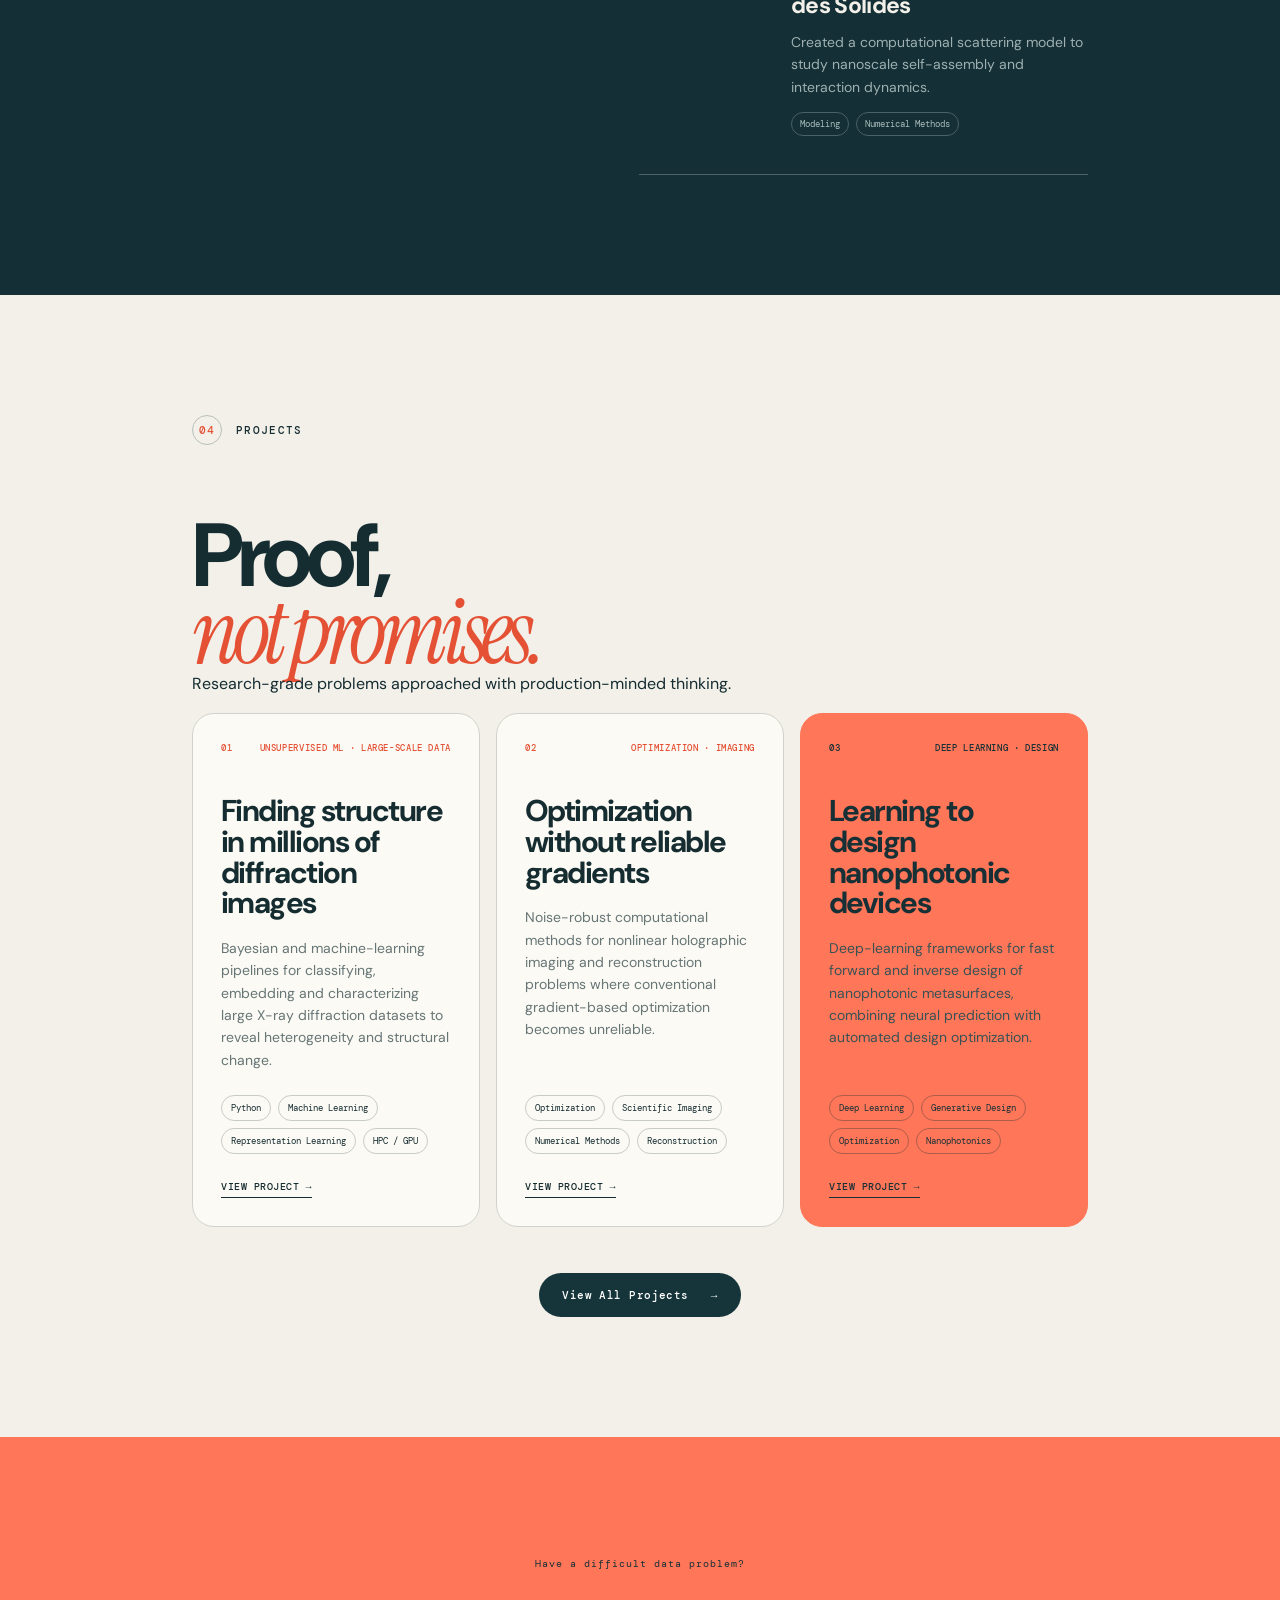
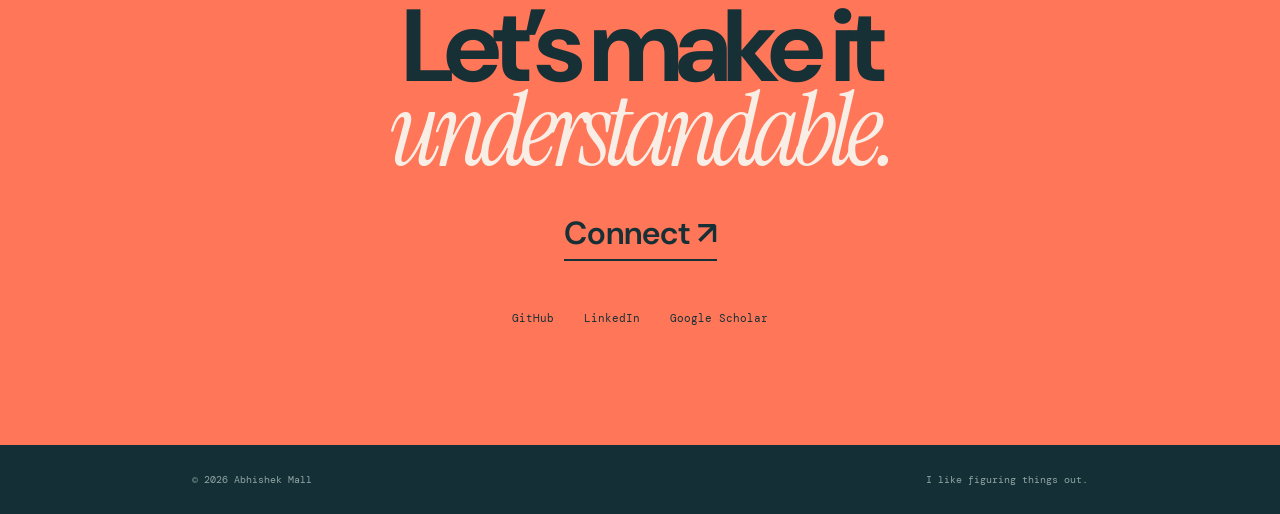
==== commit 548486e8: "Add files via upload" ====
--- a/index.html
+++ b/index.html
@@ -19,139 +19,23 @@
       rel="stylesheet"
     >
 
-    <link rel="stylesheet" href="style.css">
-
-    <style>
-      /* --------------------------------------------------
-         HERO
-      -------------------------------------------------- */
-
-      .hero h1 {
-        line-height: 0.98;
-      }
-
-
-      /* --------------------------------------------------
-         TOP NAVIGATION
-         Slightly larger and easier to read/click
-      -------------------------------------------------- */
-
-      header nav {
-        gap: 34px;
-      }
-
-      header nav a {
-        font-size: 13px;
-        font-weight: 500;
-        padding: 10px 2px;
-        letter-spacing: 0.02em;
-      }
-
-
-      /* --------------------------------------------------
-         ABOUT HEADING
-      -------------------------------------------------- */
-
-      .about-lead {
-        display: grid;
-        grid-template-columns: auto 1fr;
-        align-items: center;
-        column-gap: clamp(24px, 3vw, 48px);
-      }
-
-      .about-lead .giant-letter {
-        position: static;
-        display: block;
-        font-size: clamp(180px, 20vw, 300px);
-        line-height: 0.72;
-        margin: 0;
-      }
-
-      .about-lead h2 {
-        margin: 0;
-      }
-
-
-      /* --------------------------------------------------
-         ABOUT CAPABILITY LIST
-      -------------------------------------------------- */
-
-      .about-points {
-        margin: 30px 0;
-        padding-left: 22px;
-        color: #5d7071;
-      }
-
-      .about-points li {
-        margin-bottom: 16px;
-        padding-left: 6px;
-      }
-
-      .about-points strong {
-        color: #152c31;
-        font-weight: 700;
-      }
-
-
-      /* --------------------------------------------------
-         RESPONSIVE
-      -------------------------------------------------- */
-
-      @media (max-width: 900px) {
-        .about-lead {
-          grid-template-columns: auto 1fr;
-          column-gap: 24px;
-        }
-
-        .about-lead .giant-letter {
-          font-size: clamp(140px, 24vw, 220px);
-        }
-
-        /*
-         * Navigation becomes the mobile dropdown here,
-         * so give each item a comfortable size.
-         */
-        header nav {
-          gap: 0;
-        }
-
-        header nav a {
-          font-size: 14px;
-          padding: 14px 0;
-        }
-      }
-
-
-      @media (max-width: 600px) {
-        .about-lead {
-          grid-template-columns: auto 1fr;
-          column-gap: 16px;
-        }
-
-        .about-lead .giant-letter {
-          font-size: clamp(105px, 29vw, 155px);
-        }
-
-        .about-lead h2 {
-          font-size: clamp(38px, 11vw, 54px);
-        }
-
-        .about-points {
-          padding-left: 20px;
-        }
-      }
-    </style>
+    <link rel="stylesheet" href="css/base.css">
+    <link rel="stylesheet" href="css/header.css">
+    <link rel="stylesheet" href="css/hero.css">
+    <link rel="stylesheet" href="css/about.css">
+    <link rel="stylesheet" href="css/education.css">
+    <link rel="stylesheet" href="css/experience.css">
+    <link rel="stylesheet" href="css/projects.css">
+    <link rel="stylesheet" href="css/contact.css">
+    <link rel="stylesheet" href="css/responsive.css">
 
 
     <!--
       Prevent browsers from automatically restoring an old
       scroll position when somebody revisits the homepage.
     -->
-    <script>
-      if ("scrollRestoration" in history) {
-        history.scrollRestoration = "manual";
-      }
-    </script>
+    
+      <script src="js/scroll-restoration.js"></script>
   </head>
 
 
@@ -703,141 +587,11 @@
 
     </footer>
 
-    <script>
-      window.addEventListener("load", function () {
-        if (!window.location.hash) {
-          window.scrollTo(0, 0);
-        }
-      });
-
-      const toggle = document.querySelector(".menu-toggle");
-      const nav = document.querySelector("#site-nav");
-      const progress = document.querySelector(".progress");
-
-      if (toggle && nav) {
-        toggle.addEventListener("click", function () {
-          const open = nav.classList.toggle("open");
-          toggle.setAttribute("aria-expanded", String(open));
-        });
-
-        nav.querySelectorAll("a").forEach(function (link) {
-          link.addEventListener("click", function () {
-            nav.classList.remove("open");
-            toggle.setAttribute("aria-expanded", "false");
-          });
-        });
-      }
-
-      let ticking = false;
-
-      function updateProgress() {
-        const max = document.documentElement.scrollHeight - window.innerHeight;
-        const value = max > 0 ? (window.scrollY / max) * 100 : 0;
-
-        if (progress) {
-          progress.style.width = value + "%";
-        }
-
-        ticking = false;
-      }
-
-      window.addEventListener(
-        "scroll",
-        function () {
-          if (!ticking) {
-            ticking = true;
-            window.requestAnimationFrame(updateProgress);
-          }
-        },
-        { passive: true }
-      );
-
-      updateProgress();
-
-      /* --------------------------------------------------
-         ABOUT NUMBER COUNTERS
-         Runs once when the statistics enter the viewport.
-      -------------------------------------------------- */
-
-      const counters = document.querySelectorAll(".counter");
-      const reduceMotion = window.matchMedia(
-        "(prefers-reduced-motion: reduce)"
-      ).matches;
-
-      function formatCounterValue(value, target) {
-        if (target >= 1000000) {
-          if (value >= 1000000) return "10⁶+";
-          if (value >= 1000) {
-            return Math.floor(value / 1000).toLocaleString() + "K";
-          }
-        }
-
-        return Math.floor(value).toLocaleString();
-      }
-
-      function animateCounter(counter) {
-        if (counter.dataset.counted === "true") return;
-
-        counter.dataset.counted = "true";
-
-        const target = Number(counter.dataset.target);
-        const finalText = counter.dataset.final;
-        const duration = target >= 1000000 ? 1700 : 1350;
-
-        if (reduceMotion) {
-          counter.textContent = finalText;
-          return;
-        }
-
-        const startTime = performance.now();
-
-        function frame(now) {
-          const elapsed = now - startTime;
-          const progress = Math.min(elapsed / duration, 1);
-
-          /* easeOutCubic */
-          const eased = 1 - Math.pow(1 - progress, 3);
-          const value = target * eased;
-
-          counter.textContent = formatCounterValue(value, target);
-
-          if (progress < 1) {
-            requestAnimationFrame(frame);
-          } else {
-            counter.textContent = finalText;
-          }
-        }
-
-        requestAnimationFrame(frame);
-      }
-
-      if ("IntersectionObserver" in window) {
-        const counterObserver = new IntersectionObserver(
-          function (entries, observer) {
-            entries.forEach(function (entry) {
-              if (!entry.isIntersecting) return;
-
-              entry.target
-                .querySelectorAll(".counter")
-                .forEach(animateCounter);
-
-              observer.unobserve(entry.target);
-            });
-          },
-          {
-            threshold: 0.35
-          }
-        );
-
-        const proofLine = document.querySelector(".proof-line");
-
-        if (proofLine) {
-          counterObserver.observe(proofLine);
-        }
-      } else {
-        counters.forEach(animateCounter);
-      }
-    </script>
+    
+
+      <script src="js/navigation.js"></script>
+    <script src="js/progress.js"></script>
+    <script src="js/counters.js"></script>
 
   </body>
 </html>
--- a/css/base.css
+++ b/css/base.css
@@ -0,0 +1,83 @@
+/* Base & Resets */
+* {
+  box-sizing: border-box;
+}
+
+html {
+  scroll-behavior: smooth;
+}
+
+body {
+  margin: 0;
+  background: #f2f0e9;
+  color: #152c31;
+  font-family: "DM Sans", sans-serif;
+  line-height: 1.6;
+  overflow-x: hidden;
+}
+
+a {
+  color: inherit;
+  text-decoration: none;
+}
+
+em {
+  font-family: "Instrument Serif", serif;
+  font-weight: 400;
+}
+
+::selection {
+  background: #ff6b4a;
+  color: #fff;
+}
+
+.progress {
+  position: fixed;
+  z-index: 100;
+  top: 0;
+  left: 0;
+  height: 3px;
+  width: 0;
+  background: #ff6b4a;
+}
+
+/* Common Layout Components */
+.section {
+  padding: 120px max(6vw, 32px);
+  scroll-margin-top: 72px;
+}
+
+.section-tag {
+  font: 500 11px "DM Mono", monospace;
+  letter-spacing: .12em;
+  display: flex;
+  gap: 14px;
+  align-items: center;
+  margin-bottom: 72px;
+}
+
+.section-tag span {
+  display: grid;
+  place-items: center;
+  width: 30px;
+  height: 30px;
+  border: 1px solid #b7bfba;
+  border-radius: 50%;
+  color: #e45135;
+}
+
+.section-tag.light {
+  color: #d7e2df;
+}
+
+.section-tag.light span {
+  border-color: #4f676c;
+  color: #ff8a6e;
+}
+
+h1,
+h2,
+h3,
+p {
+  margin-top: 0;
+}
--- a/css/header.css
+++ b/css/header.css
@@ -0,0 +1,69 @@
+/* Header & Navigation */
+header {
+  position: fixed;
+  z-index: 50;
+  top: 0;
+  left: 0;
+  right: 0;
+  height: 72px;
+  padding: 0 max(3vw, 24px);
+  display: flex;
+  align-items: center;
+  justify-content: space-between;
+  background: rgba(242, 240, 233, .8);
+  backdrop-filter: blur(18px);
+  border-bottom: 1px solid rgba(21, 44, 49, .12);
+}
+
+.logo {
+  font-size: 21px;
+  font-weight: 700;
+  letter-spacing: -.08em;
+}
+
+.logo span {
+  color: #ff6b4a;
+}
+
+.say-hi {
+  font: 500 12px "DM Mono", monospace;
+  border-bottom: 1px solid #152c31;
+  padding-bottom: 4px;
+}
+
+nav {
+  display: flex;
+  gap: 28px;
+}
+
+nav a {
+  font: 11px "DM Mono", monospace;
+  color: #6a7778;
+  transition: .2s;
+}
+
+nav a:hover,
+nav a.active {
+  color: #e45135;
+}
+
+.menu-toggle {
+  display: none;
+  background: none;
+  border: 0;
+  color: #152c31;
+  padding: 8px;
+  cursor: pointer;
+}
+
+.menu-toggle span {
+  display: block;
+  width: 24px;
+  height: 1px;
+  background: currentColor;
+  transition: transform .2s;
+}
+
+.menu-toggle span + span {
+  margin-top: 7px;
+}
--- a/css/hero.css
+++ b/css/hero.css
@@ -0,0 +1,134 @@
+/* Hero Section */
+.hero {
+  min-height: 100vh;
+  padding: 130px max(6vw, 32px) 50px;
+  display: grid;
+  grid-template-columns: minmax(0, 1.25fr) minmax(330px, .75fr) 52px;
+  gap: clamp(28px, 5vw, 80px);
+  align-items: center;
+  background: #f2f0e9;
+  position: relative;
+  overflow: hidden;
+}
+
+.hero:before {
+  content: "";
+  position: absolute;
+  inset: 72px 0 0;
+  background: linear-gradient(rgba(21, 44, 49, .055) 1px, transparent 1px),
+              linear-gradient(90deg, rgba(21, 44, 49, .055) 1px, transparent 1px);
+  background-size: 72px 72px;
+  mask-image: linear-gradient(to bottom, #000, transparent 70%);
+}
+
+.hero > * {
+  position: relative;
+}
+
+.overline {
+  font: 11px "DM Mono", monospace;
+  letter-spacing: .08em;
+  color: #697878;
+  display: flex;
+  align-items: center;
+  gap: 10px;
+}
+
+.overline i {
+  width: 8px;
+  height: 8px;
+  border-radius: 50%;
+  background: #ff6b4a;
+  box-shadow: 0 0 0 7px rgba(255, 107, 74, .12);
+}
+
+h1 {
+  font-size: clamp(64px, 7.4vw, 118px);
+  line-height: .88;
+  letter-spacing: -.075em;
+  margin: 40px 0 38px;
+  font-weight: 600;
+}
+
+h1 em {
+  color: #e45135;
+}
+
+.hero-lead {
+  font-size: 18px;
+  color: #52686a;
+  max-width: 620px;
+  line-height: 1.75;
+}
+
+.hero-actions {
+  display: flex;
+  gap: 10px;
+  margin-top: 32px;
+}
+
+.pill {
+  padding: 13px 18px;
+  border: 1px solid #aeb9b5;
+  border-radius: 100px;
+  font-size: 13px;
+  font-weight: 600;
+}
+
+.pill.fill {
+  background: #16353a;
+  color: #fff;
+  border-color: #16353a;
+}
+
+.portrait-wrap {
+  align-self: center;
+  width: min(100%, 360px);
+  justify-self: center;
+}
+
+.portrait-index {
+  font: 10px "DM Mono", monospace;
+  color: #788584;
+  display: block;
+  margin-bottom: 12px;
+}
+
+.portrait {
+  aspect-ratio: 4/5;
+  overflow: hidden;
+  border-radius: 48% 48% 3px 3px;
+  background: #d4d6d0;
+  box-shadow: 18px 18px 0 #ff6b4a;
+}
+
+.portrait img {
+  width: 100%;
+  height: 100%;
+  object-fit: cover;
+  object-position: center top;
+  filter: saturate(.84) contrast(1.03);
+}
+
+.portrait-note {
+  display: flex;
+  justify-content: space-between;
+  margin-top: 30px;
+  font: 10px "DM Mono", monospace;
+  color: #667575;
+}
+
+.portrait-note span:last-child {
+  color: #e45135;
+}
+
+.hero-rail {
+  writing-mode: vertical-rl;
+  transform: rotate(180deg);
+  display: flex;
+  gap: 26px;
+  font: 10px "DM Mono", monospace;
+  color: #7c8988;
+  border-left: 1px solid #bbc3bf;
+  padding-left: 17px;
+}
--- a/css/about.css
+++ b/css/about.css
@@ -0,0 +1,93 @@
+/* About Section */
+.about {
+  display: grid;
+  grid-template-columns: .8fr 1.2fr;
+  column-gap: 10vw;
+  background: #fcfaf4;
+  position: relative;
+}
+
+.about .section-tag {
+  grid-column: 1/-1;
+}
+
+.about-lead {
+  position: relative;
+}
+
+.giant-letter {
+  position: absolute;
+  font: 330px/1 "Instrument Serif", serif;
+  color: #e8e4d9;
+  left: -35px;
+  top: -100px;
+}
+
+.about-lead h2 {
+  position: relative;
+  font-size: clamp(50px, 6vw, 88px);
+  line-height: .95;
+  letter-spacing: -.06em;
+}
+
+.about-lead h2 em {
+  color: #e45135;
+}
+
+.statement {
+  font: 36px/1.2 "Instrument Serif", serif;
+  color: #1a4147;
+  margin-bottom: 36px;
+}
+
+.about-body > p:not(.statement) {
+  color: #5d7071;
+  max-width: 700px;
+}
+
+.skills {
+  display: flex;
+  flex-wrap: wrap;
+  gap: 8px;
+  margin-top: 30px;
+}
+
+.skills span {
+  font: 10px "DM Mono", monospace;
+  padding: 8px 11px;
+  border: 1px solid #c7ccc5;
+  border-radius: 100px;
+}
+
+.proof-line {
+  grid-column: 1/-1;
+  display: grid;
+  grid-template-columns: repeat(3, 1fr);
+  margin-top: 90px;
+  border-top: 1px solid #cdd1ca;
+}
+
+.proof-line div {
+  padding: 28px 0;
+  border-right: 1px solid #cdd1ca;
+}
+
+.proof-line div + div {
+  padding-left: 30px;
+}
+
+.proof-line div:last-child {
+  border-right: 0;
+}
+
+.proof-line b {
+  font: 52px/1 "Instrument Serif", serif;
+  color: #e45135;
+  display: block;
+}
+
+.proof-line span {
+  font: 10px "DM Mono", monospace;
+  color: #758181;
+  text-transform: uppercase;
+}
--- a/css/education.css
+++ b/css/education.css
@@ -0,0 +1,192 @@
+/* Education Section */
+.education {
+  background: #dce9e4;
+}
+
+.education-head {
+  display: flex;
+  justify-content: space-between;
+  align-items: end;
+  gap: 50px;
+  margin-bottom: 60px;
+}
+
+.education-head h2,
+.work-heading h2,
+.research-head h2 {
+  font-size: clamp(58px, 7vw, 98px);
+  line-height: .86;
+  letter-spacing: -.07em;
+  margin: 0;
+}
+
+.education-head h2 em,
+.work-heading h2 em,
+.research-head h2 em {
+  color: #e45135;
+}
+
+.education-head p {
+  max-width: 410px;
+  color: #536c6c;
+}
+
+.degrees {
+  display: grid;
+  grid-template-columns: 1.1fr 1fr .72fr;
+  gap: 20px;
+}
+
+.degree {
+  min-height: 500px;
+  padding: 32px;
+
+  background: #f6f4ed;
+  border: 1px solid rgba(21, 44, 49, .10);
+  border-radius: 24px;
+
+  display: flex;
+  flex-direction: column;
+  justify-content: space-between;
+
+  position: relative;
+  overflow: hidden;
+
+  box-shadow:
+    0 2px 4px rgba(21, 44, 49, .02),
+    0 14px 40px rgba(21, 44, 49, .055);
+
+  transition:
+    transform .35s ease,
+    box-shadow .35s ease,
+    border-color .35s ease;
+}
+
+.degree:hover {
+  transform: translateY(-6px);
+
+  border-color: rgba(21, 44, 49, .16);
+
+  box-shadow:
+    0 4px 8px rgba(21, 44, 49, .03),
+    0 22px 50px rgba(21, 44, 49, .09);
+}
+
+.degree-main {
+  background: #17383d;
+  color: #f2f0e9;
+  border-color: rgba(255, 255, 255, .08);
+}
+
+.degree-last {
+  background: #ff7658;
+  color: #173036;
+  border-color: rgba(21, 44, 49, .08);
+}
+
+.degree-top {
+  display: flex;
+  justify-content: space-between;
+  font: 10px "DM Mono", monospace;
+}
+
+.degree-top i {
+  font-style: normal;
+  border: 1px solid currentColor;
+  border-radius: 100px;
+  padding: 3px 7px;
+}
+
+.degree small,
+.project > span,
+.job-copy > span {
+  font: 10px "DM Mono", monospace;
+  letter-spacing: .1em;
+  color: #e45135;
+}
+
+.degree-main small {
+  color: #9dd0c5;
+}
+
+.degree h3 {
+  font-size: clamp(26px, 2.7vw, 40px);
+  line-height: 1.05;
+  letter-spacing: -.045em;
+  margin: 10px 0 16px;
+}
+
+.degree p {
+  font-size: 14px;
+  color: inherit;
+  opacity: .7;
+}
+
+.thesis {
+  border-top: 1px solid currentColor;
+  padding-top: 18px;
+}
+
+.thesis p {
+  font-family: "Instrument Serif", serif;
+  font-size: 20px;
+  line-height: 1.25;
+  margin: 8px 0 0;
+}
+
+.degree-orbit {
+  position: absolute;
+  width: 290px;
+  height: 290px;
+  border: 1px solid rgba(21, 44, 49, .35);
+  border-radius: 50%;
+  right: -150px;
+  bottom: -120px;
+  box-shadow: 0 0 0 45px rgba(21, 44, 49, .06),
+              0 0 0 90px rgba(21, 44, 49, .04);
+}
+
+
+/* Dual-degree layout */
+.degree-dual .degree-content {
+  margin: 14px 0;
+}
+
+.degree-dual .dual-degrees {
+  display: grid;
+  grid-template-columns: minmax(0, 1fr) 1px minmax(0, 1fr);
+  gap: 20px;
+  align-items: stretch;
+  margin: 16px 0 18px;
+}
+
+.dual-degree {
+  min-width: 0;
+  display: flex;
+  flex-direction: column;
+  justify-content: flex-start;
+}
+
+.dual-degree .degree-code {
+  font: 500 11px "DM Mono", monospace;
+  letter-spacing: .08em;
+  color: #e45135;
+  margin-bottom: 7px;
+}
+
+.dual-degree h3 {
+  margin: 0;
+  font-size: clamp(26px, 2.25vw, 36px);
+  line-height: 1;
+  letter-spacing: -.045em;
+}
+
+.dual-divider {
+  width: 1px;
+  background: rgba(21, 44, 49, .18);
+}
+
+.degree-school {
+  margin: 0;
+  max-width: 100%;
+}
--- a/css/experience.css
+++ b/css/experience.css
@@ -0,0 +1,104 @@
+/* Experience Section */
+.experience {
+  background: #142f35;
+  color: #f2f0e9;
+}
+
+.experience-shell {
+  display: grid;
+  grid-template-columns: .85fr 1.15fr;
+  gap: 9vw;
+}
+
+.experience-title {
+  position: sticky;
+  top: 120px;
+  align-self: start;
+}
+
+.experience-title > p:first-child {
+  font: 10px "DM Mono", monospace;
+  color: #ff8a6e;
+}
+
+.experience-title h2 {
+  font-size: clamp(48px, 5.4vw, 78px);
+  line-height: .94;
+  letter-spacing: -.06em;
+  margin: 25px 0;
+}
+
+.experience-title h2 em {
+  color: #9fd1c6;
+}
+
+.experience-summary {
+  color: #9fb1b1;
+  max-width: 470px;
+}
+
+.career {
+  border-top: 1px solid #496167;
+}
+
+.job {
+  display: grid;
+  grid-template-columns: 120px 1fr;
+  gap: 32px;
+  padding: 38px 0;
+  border-bottom: 1px solid #496167;
+  position: relative;
+}
+
+.job:before {
+  content: "";
+  position: absolute;
+  left: -5px;
+  top: 43px;
+  width: 9px;
+  height: 9px;
+  border-radius: 50%;
+  background: #74908f;
+}
+
+.job.active:before {
+  background: #ff7658;
+  box-shadow: 0 0 0 7px rgba(255, 118, 88, .12);
+}
+
+.job-time {
+  font: 10px "DM Mono", monospace;
+  color: #809899;
+  padding-left: 18px;
+}
+
+.job-copy > span {
+  color: #ff8a6e;
+}
+
+.job h3 {
+  font-size: 23px;
+  line-height: 1.18;
+  letter-spacing: -.03em;
+  margin: 8px 0 12px;
+}
+
+.job p {
+  font-size: 14px;
+  color: #9eb0b1;
+}
+
+.job-tags {
+  display: flex;
+  flex-wrap: wrap;
+  gap: 7px;
+}
+
+.job-tags i {
+  font: 9px "DM Mono", monospace;
+  font-style: normal;
+  border: 1px solid #496167;
+  border-radius: 100px;
+  padding: 5px 8px;
+  color: #a9bcbb;
+}
--- a/css/projects.css
+++ b/css/projects.css
@@ -0,0 +1,268 @@
+/* Research Section */
+.research {
+  background: #fcfaf4;
+}
+
+.research-head {
+  display: flex;
+  justify-content: space-between;
+  align-items: end;
+  margin-bottom: 65px;
+}
+
+.research-head > a {
+  font: 11px "DM Mono", monospace;
+  border-bottom: 1px solid;
+  padding-bottom: 4px;
+}
+
+.papers {
+  border-top: 1px solid #c6cdc6;
+}
+
+.papers a {
+  display: grid;
+  grid-template-columns: 70px 1fr 30px;
+  gap: 25px;
+  align-items: center;
+  padding: 27px 0;
+  border-bottom: 1px solid #c6cdc6;
+}
+
+.papers span {
+  font: 10px "DM Mono", monospace;
+  color: #e45135;
+}
+
+.papers b {
+  font-size: 17px;
+  font-weight: 500;
+}
+
+.papers i {
+  font-style: normal;
+}
+
+.papers a:hover b {
+  color: #e45135;
+}
+
+
+/* =========================================================
+   FEATURED PROJECTS — TWO-TIER PROJECT LAYOUT
+========================================================= */
+
+.featured-projects {
+  display: grid;
+  grid-template-columns: repeat(3, minmax(0, 1fr));
+  gap: 16px;
+}
+
+.featured-project {
+  min-height: 470px;
+  padding: 28px;
+  display: flex;
+  flex-direction: column;
+  background: #fcfaf4;
+  border: 1px solid #cfd3cc;
+  border-radius: 22px;
+  overflow: hidden;
+  transition: transform .22s ease, box-shadow .22s ease, border-color .22s ease;
+}
+
+.featured-project:hover {
+  transform: translateY(-5px);
+  border-color: rgba(21, 44, 49, .22);
+  box-shadow: 0 16px 38px rgba(21, 44, 49, .09);
+}
+
+.featured-project-accent {
+  background: #ff7658;
+  border-color: #ff7658;
+  color: #173036;
+}
+
+.featured-project-top {
+  display: flex;
+  justify-content: space-between;
+  gap: 18px;
+  margin-bottom: 42px;
+  font: 500 9px/1.4 "DM Mono", monospace;
+  letter-spacing: .07em;
+  color: #e45135;
+}
+
+.featured-project-top span:last-child {
+  text-align: right;
+}
+
+.featured-project-accent .featured-project-top {
+  color: #173036;
+}
+
+.featured-project h3 {
+  margin: 0 0 18px;
+  font-size: clamp(29px, 2.35vw, 39px);
+  line-height: 1.02;
+  letter-spacing: -.05em;
+}
+
+.featured-project p {
+  margin-bottom: 24px;
+  color: #667576;
+  font-size: 14px;
+}
+
+.featured-project-accent p {
+  color: #395255;
+}
+
+.featured-tags {
+  display: flex;
+  flex-wrap: wrap;
+  gap: 7px;
+  margin-top: auto;
+  margin-bottom: 26px;
+}
+
+.featured-tags i {
+  font: 9px "DM Mono", monospace;
+  font-style: normal;
+  padding: 6px 9px;
+  border: 1px solid #c7ccc5;
+  border-radius: 100px;
+}
+
+.featured-project-accent .featured-tags i {
+  border-color: rgba(23, 48, 54, .35);
+}
+
+.featured-link {
+  display: inline-flex;
+  align-items: center;
+  align-self: flex-start;
+  gap: 8px;
+  font: 500 10px "DM Mono", monospace;
+  letter-spacing: .05em;
+  text-transform: uppercase;
+  border-bottom: 1px solid currentColor;
+  padding-bottom: 4px;
+}
+
+.projects-more {
+  display: flex;
+  justify-content: center;
+  margin-top: 46px;
+}
+
+.projects-more a {
+  display: inline-flex;
+  align-items: center;
+  gap: 22px;
+  padding: 15px 23px;
+  border-radius: 100px;
+  background: #16353a;
+  color: #fff;
+  font: 500 11px "DM Mono", monospace;
+  letter-spacing: .04em;
+  transition: transform .2s ease, box-shadow .2s ease;
+}
+
+.projects-more a:hover {
+  transform: translateY(-2px);
+  box-shadow: 0 10px 25px rgba(21, 44, 49, .16);
+}
+
+/* =========================================================
+   ALL PROJECTS PAGE
+   Uses the same visual row structure as the Research section.
+========================================================= */
+
+.all-projects-page {
+  background: #fcfaf4;
+  min-height: 100vh;
+  padding-top: 72px;
+}
+
+.all-projects-hero {
+  background: #fcfaf4;
+}
+
+.all-projects-head {
+  margin-bottom: 28px;
+}
+
+.all-projects-intro {
+  max-width: 620px;
+  margin: 0 0 58px;
+  color: #637273;
+  font-size: 16px;
+}
+
+.project-archive-row div {
+  min-width: 0;
+}
+
+.project-archive-row b {
+  display: block;
+}
+
+.project-archive-row small {
+  display: block;
+  margin-top: 7px;
+  font: 9px/1.5 "DM Mono", monospace;
+  letter-spacing: .025em;
+  color: #7a8888;
+}
+
+.project-archive-row:target {
+  background: rgba(255, 118, 88, .07);
+}
+
+@media (max-width: 1100px) {
+  .featured-projects {
+    grid-template-columns: 1fr 1fr;
+  }
+
+  .featured-project:last-child {
+    grid-column: 1 / -1;
+    min-height: 360px;
+  }
+}
+
+@media (max-width: 700px) {
+  .featured-projects {
+    grid-template-columns: 1fr;
+  }
+
+  .featured-project,
+  .featured-project:last-child {
+    grid-column: auto;
+    min-height: 390px;
+  }
+
+  .featured-project-top {
+    margin-bottom: 30px;
+  }
+
+  .projects-more {
+    justify-content: stretch;
+  }
+
+  .projects-more a {
+    width: 100%;
+    justify-content: space-between;
+  }
+}
+
+@media (prefers-reduced-motion: reduce) {
+  .featured-project,
+  .projects-more a {
+    transition: none;
+  }
+
+  .featured-project:hover,
+  .projects-more a:hover {
+    transform: none;
+  }
+}
--- a/css/contact.css
+++ b/css/contact.css
@@ -0,0 +1,46 @@
+/* Contact & Footer */
+.contact {
+  text-align: center;
+  background: #ff7658;
+  color: #173036;
+}
+
+.contact > p {
+  font: 10px "DM Mono", monospace;
+  letter-spacing: .1em;
+}
+
+.contact h2 {
+  font-size: clamp(60px, 8vw, 120px);
+  line-height: .82;
+  letter-spacing: -.07em;
+  margin: 35px 0;
+}
+
+.contact h2 em {
+  color: #f9eee5;
+}
+
+.contact > a {
+  display: inline-block;
+  font-size: clamp(20px, 2.5vw, 34px);
+  font-weight: 600;
+  border-bottom: 2px solid;
+  margin-bottom: 50px;
+}
+
+.contact div {
+  display: flex;
+  justify-content: center;
+  gap: 30px;
+  font: 11px "DM Mono", monospace;
+}
+
+footer {
+  padding: 28px max(3vw, 24px);
+  display: flex;
+  justify-content: space-between;
+  background: #142f35;
+  color: #91a5a5;
+  font: 10px "DM Mono", monospace;
+}
--- a/css/responsive.css
+++ b/css/responsive.css
@@ -0,0 +1,471 @@
+/* Media Queries & Responsive Refinements */
+@media (max-width: 1100px) {
+  .section {
+    padding-left: clamp(24px, 5vw, 56px);
+    padding-right: clamp(24px, 5vw, 56px);
+  }
+
+  .hero {
+    grid-template-columns: minmax(0, 1fr) minmax(240px, 320px);
+    padding-left: clamp(24px, 5vw, 56px);
+    padding-right: clamp(24px, 5vw, 56px);
+  }
+
+  .hero-rail {
+    display: none;
+  }
+
+  .degrees {
+    grid-template-columns: 1fr 1fr;
+  }
+
+  .degree-last {
+    grid-column: 1/-1;
+    min-height: 350px;
+  }
+
+  .degree-dual .dual-degrees {
+    gap: 16px;
+  }
+
+  .dual-degree h3 {
+    font-size: clamp(25px, 3vw, 34px);
+  }
+
+  .project-wide {
+    grid-template-columns: 45px 1fr .7fr;
+  }
+}
+
+@media (max-width: 900px) {
+  header {
+    padding: 0 20px;
+  }
+
+  .menu-toggle {
+    display: block;
+    order: 3;
+  }
+
+  .say-hi {
+    margin-left: auto;
+    margin-right: 12px;
+  }
+
+  nav {
+    display: flex;
+    position: fixed;
+    inset: 72px 0 auto 0;
+    flex-direction: column;
+    gap: 0;
+    padding: 18px 24px 24px;
+    background: #f2f0e9;
+    border-bottom: 1px solid rgba(21, 44, 49, .15);
+    transform: translateY(-130%);
+    visibility: hidden;
+    transition: transform .25s ease, visibility .25s;
+  }
+
+  nav.open {
+    transform: translateY(0);
+    visibility: visible;
+  }
+
+  nav a {
+    font-size: 13px;
+    padding: 12px 0;
+  }
+
+  .hero {
+    min-height: auto;
+    grid-template-columns: 1fr;
+    padding-top: 130px;
+  }
+
+  .hero-copy {
+    max-width: 760px;
+  }
+
+  .portrait-wrap {
+    width: min(320px, 72vw);
+    margin: 24px auto 0;
+  }
+
+  .about-lead h2 br,
+  .experience-title h2 br {
+    display: none;
+  }
+
+  .about,
+  .experience-shell {
+    grid-template-columns: 1fr;
+  }
+
+  .about-body {
+    margin-top: 40px;
+  }
+
+  .experience-title {
+    position: static;
+    margin-bottom: 45px;
+  }
+
+  .degrees {
+    grid-template-columns: 1fr;
+  }
+
+  .degree {
+    min-height: 380px;
+  }
+
+  .degree-last {
+    grid-column: auto;
+  }
+
+  .project-wide {
+    grid-template-columns: 45px 1fr;
+  }
+
+  .data-viz {
+    display: none;
+  }
+
+  .work-heading,
+  .education-head {
+    align-items: flex-start;
+  }
+}
+
+@media (max-width: 600px) {
+  .section {
+    padding: 85px 20px;
+  }
+
+  .section-tag {
+    margin-bottom: 50px;
+  }
+
+  header {
+    height: 64px;
+  }
+
+  .say-hi {
+    font-size: 10px;
+  }
+
+  .menu-toggle {
+    margin-right: -8px;
+  }
+
+  nav {
+    top: 64px;
+  }
+
+  .hero {
+    padding: 105px 20px 65px;
+    padding-top: 96px;
+  }
+
+  .hero-actions {
+    flex-wrap: wrap;
+  }
+
+  h1 {
+    font-size: clamp(47px, 15vw, 64px);
+    overflow-wrap: anywhere;
+  }
+
+  .hero-lead {
+    font-size: 16px;
+  }
+
+  .portrait {
+    box-shadow: 10px 10px 0 #ff6b4a;
+  }
+
+  .portrait-wrap {
+    width: min(270px, 72vw);
+  }
+
+  .portrait-note {
+    display: block;
+  }
+
+  .portrait-note span {
+    display: block;
+    margin-top: 5px;
+  }
+
+  .about-lead h2,
+  .education-head h2,
+  .work-heading h2,
+  .research-head h2 {
+    font-size: clamp(44px, 14vw, 62px);
+  }
+
+  .giant-letter {
+    font-size: 230px;
+  }
+
+  .statement {
+    font-size: 29px;
+  }
+
+  .proof-line {
+    grid-template-columns: 1fr;
+    margin-top: 60px;
+  }
+
+  .proof-line div,
+  .proof-line div + div {
+    padding: 18px 0;
+    border-right: 0;
+    border-bottom: 1px solid #cdd1ca;
+  }
+
+  .education-head,
+  .work-heading,
+  .research-head {
+    display: block;
+  }
+
+  .education-head p,
+  .work-heading p {
+    margin-top: 30px;
+  }
+
+  .degree {
+    min-height: 330px;
+  }
+
+  .degree-dual .dual-degrees {
+    grid-template-columns: 1fr;
+    gap: 14px;
+  }
+
+  .dual-divider {
+    width: 100%;
+    height: 1px;
+  }
+
+  .dual-degree h3 {
+    font-size: 30px;
+  }
+
+  .job {
+    grid-template-columns: 1fr;
+    gap: 9px;
+    padding-left: 22px;
+  }
+
+  .job:before {
+    left: 0;
+  }
+
+  .projects {
+    grid-template-columns: 1fr;
+  }
+
+  .project-wide {
+    grid-column: auto;
+    grid-template-columns: 1fr;
+  }
+
+  .project {
+    min-height: 340px;
+    padding: 24px;
+  }
+
+  .project:not(.project-wide) h3 {
+    font-size: clamp(28px, 9vw, 36px);
+  }
+
+  .papers a {
+    grid-template-columns: 45px 1fr 20px;
+    gap: 10px;
+    align-items: start;
+  }
+
+  .papers b {
+    font-size: 14px;
+  }
+
+  .papers i {
+    justify-self: end;
+  }
+
+  .contact h2 {
+    font-size: clamp(50px, 16vw, 72px);
+  }
+
+  .contact > a {
+    font-size: clamp(16px, 5vw, 22px);
+    overflow-wrap: anywhere;
+  }
+
+  .contact div {
+    gap: 16px;
+    flex-wrap: wrap;
+  }
+
+  footer {
+    display: block;
+  }
+
+  footer span {
+    display: block;
+    margin-top: 5px;
+  }
+}
+
+@media (max-width: 380px) {
+  .say-hi {
+    display: none;
+  }
+
+  .hero {
+    padding-left: 16px;
+    padding-right: 16px;
+  }
+
+  .section {
+    padding-left: 16px;
+    padding-right: 16px;
+  }
+
+  .project {
+    padding: 20px;
+  }
+
+  .papers a {
+    grid-template-columns: 40px 1fr;
+  }
+
+  .papers i {
+    display: none;
+  }
+}
+
+@media (prefers-reduced-motion: reduce) {
+  html {
+    scroll-behavior: auto;
+  }
+
+  .degree {
+    transition: none;
+  }
+}
+
+/* ---------------------------------------------------------
+   Subtle interaction polish
+   Normal document scrolling is intentionally preserved.
+--------------------------------------------------------- */
+
+.section {
+  position: relative;
+}
+
+.degree,
+.project,
+.papers a,
+.pill,
+.contact > a {
+  transition:
+    transform .22s ease,
+    box-shadow .22s ease,
+    border-color .22s ease,
+    color .22s ease;
+}
+
+.project:hover {
+  transform: translateY(-4px);
+  box-shadow: 0 14px 34px rgba(21, 44, 49, .08);
+}
+
+.papers a:hover {
+  transform: translateX(5px);
+}
+
+.pill:hover {
+  transform: translateY(-2px);
+}
+
+.contact > a:hover {
+  transform: translateY(-2px);
+}
+
+@media (prefers-reduced-motion: reduce) {
+  .degree,
+  .project,
+  .papers a,
+  .pill,
+  .contact > a {
+    transition: none;
+  }
+
+  .degree:hover,
+  .project:hover,
+  .papers a:hover,
+  .pill:hover,
+  .contact > a:hover {
+    transform: none;
+  }
+}
+
+
+/* =========================================================
+   DESKTOP CONTENT WIDTH
+   Keep section backgrounds full-width while concentrating
+   the main content toward the center on large screens.
+========================================================= */
+
+@media (min-width: 1200px) {
+  .section,
+  .hero,
+  header,
+  footer {
+    padding-left: 15vw;
+    padding-right: 15vw;
+  }
+
+  /* Education needs a little more horizontal room for
+     the PhD, dual-degree and bachelor's cards. */
+  .education {
+    padding-left: 12vw;
+    padding-right: 12vw;
+  }
+}
+
+/* =========================================================
+   CENTERED DESKTOP NAVIGATION
+   The logo remains on the left while the section tabs are
+   centered in the viewport. Mobile keeps the existing menu.
+========================================================= */
+
+@media (min-width: 901px) {
+  header {
+    position: fixed;
+  }
+
+  header nav {
+    position: absolute;
+    left: 50%;
+    transform: translateX(-50%);
+    width: max-content;
+    justify-content: center;
+  }
+}
+
+
+/* =========================================================
+   ABOUT COUNTERS
+========================================================= */
+
+.proof-line b.counter {
+  min-width: 1.8ch;
+  font-variant-numeric: tabular-nums;
+  white-space: nowrap;
+}
+
+
+
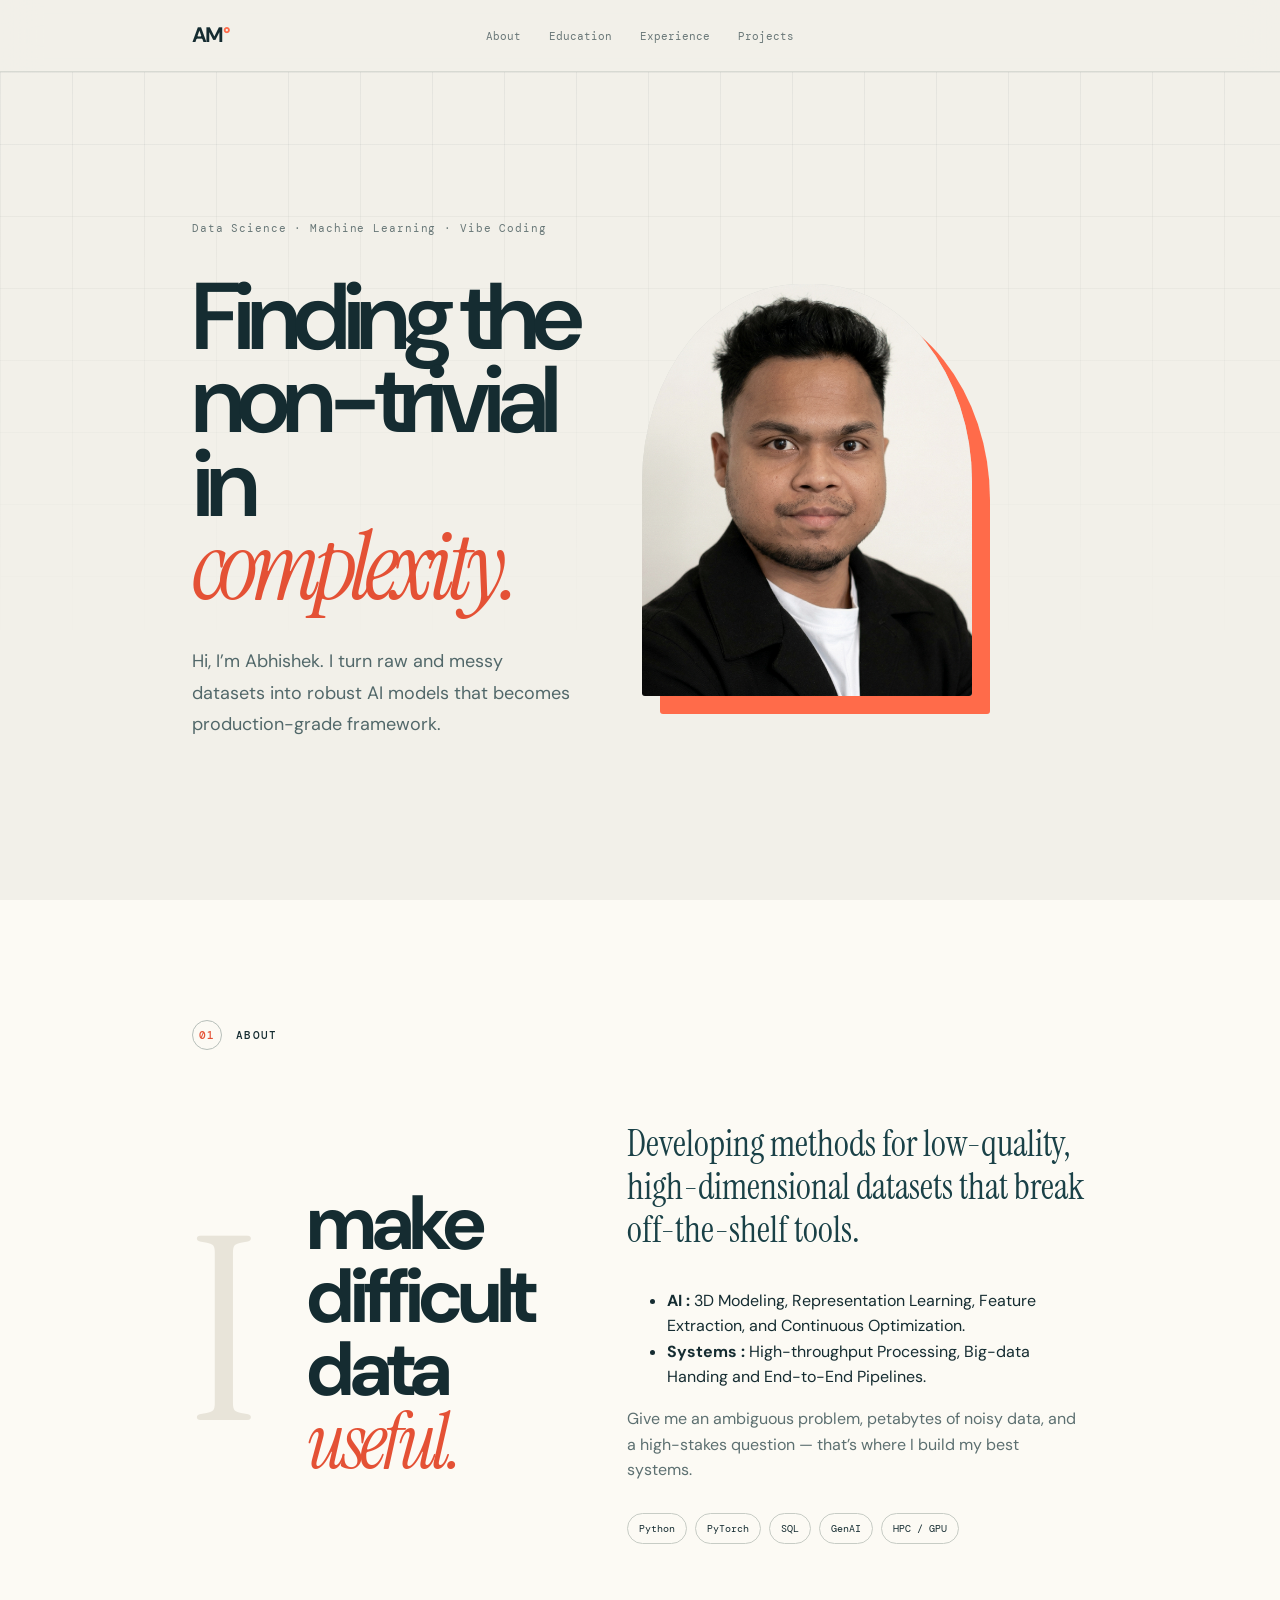
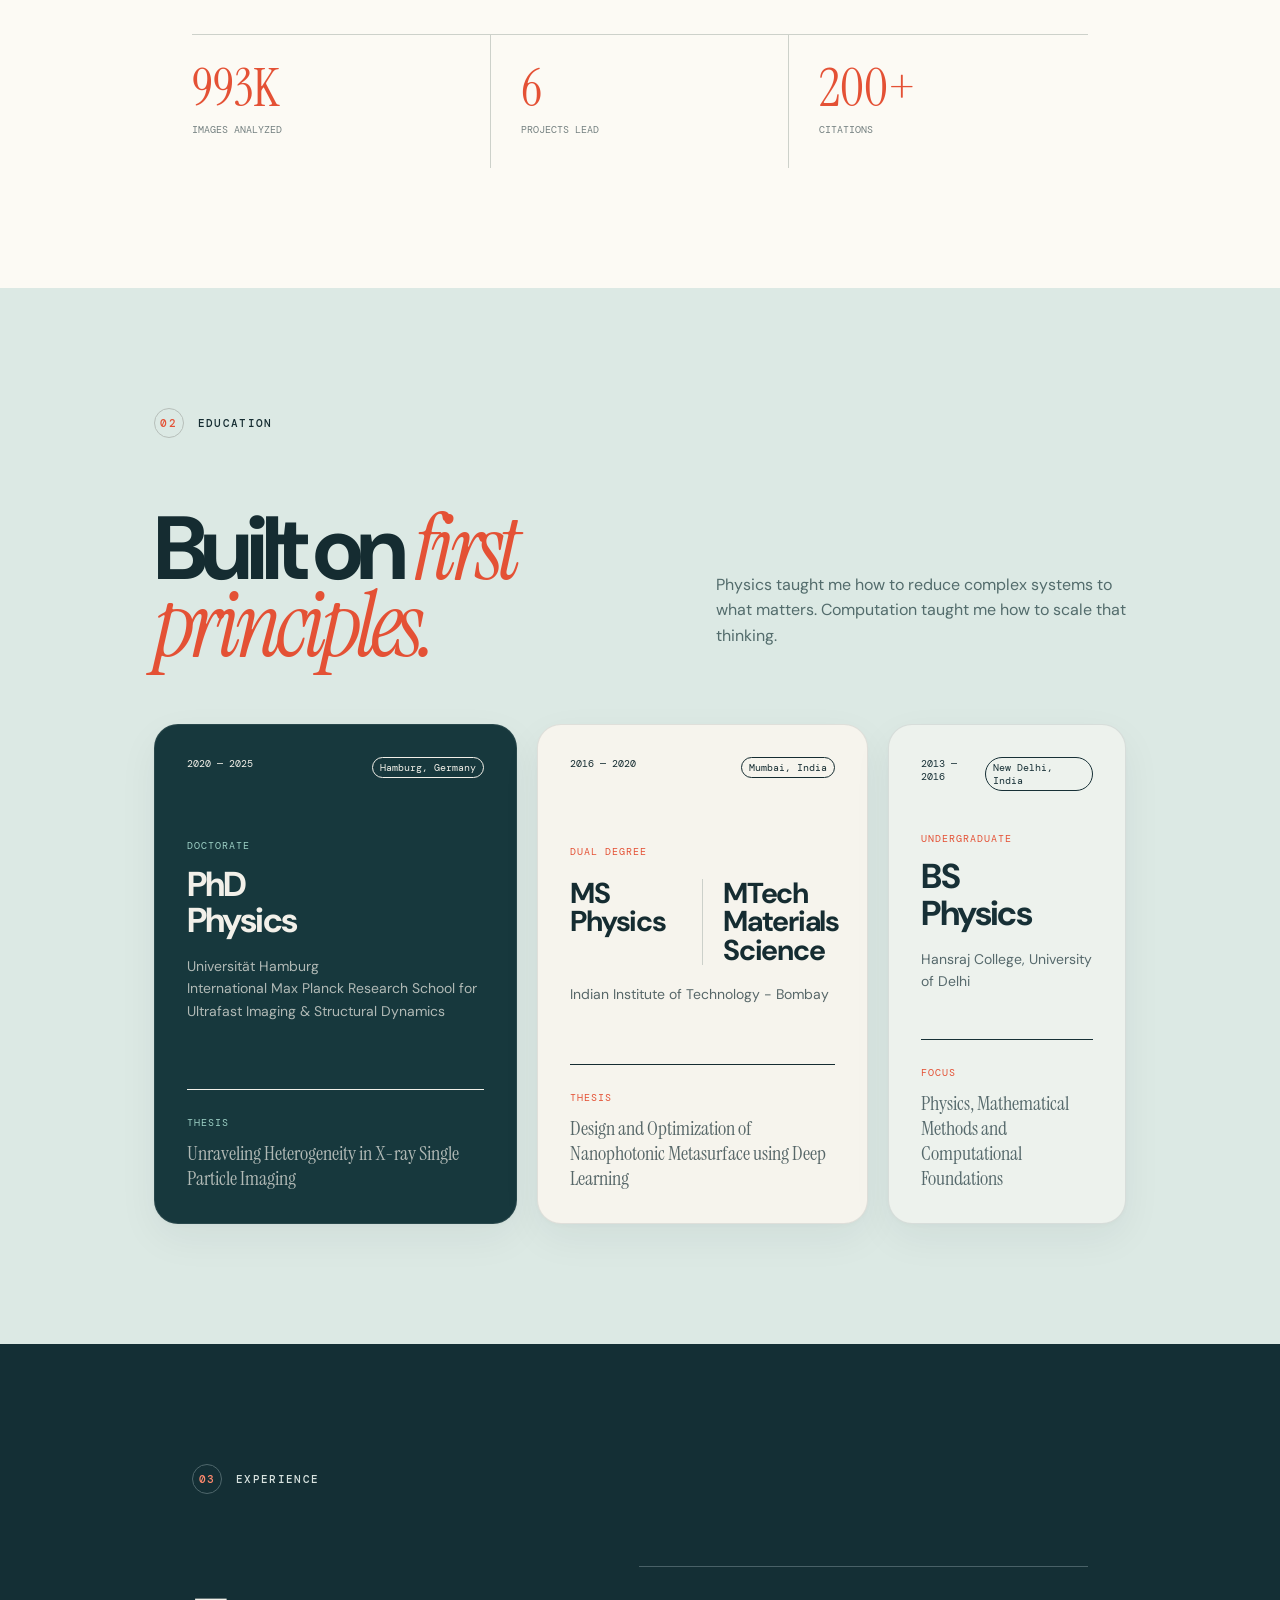
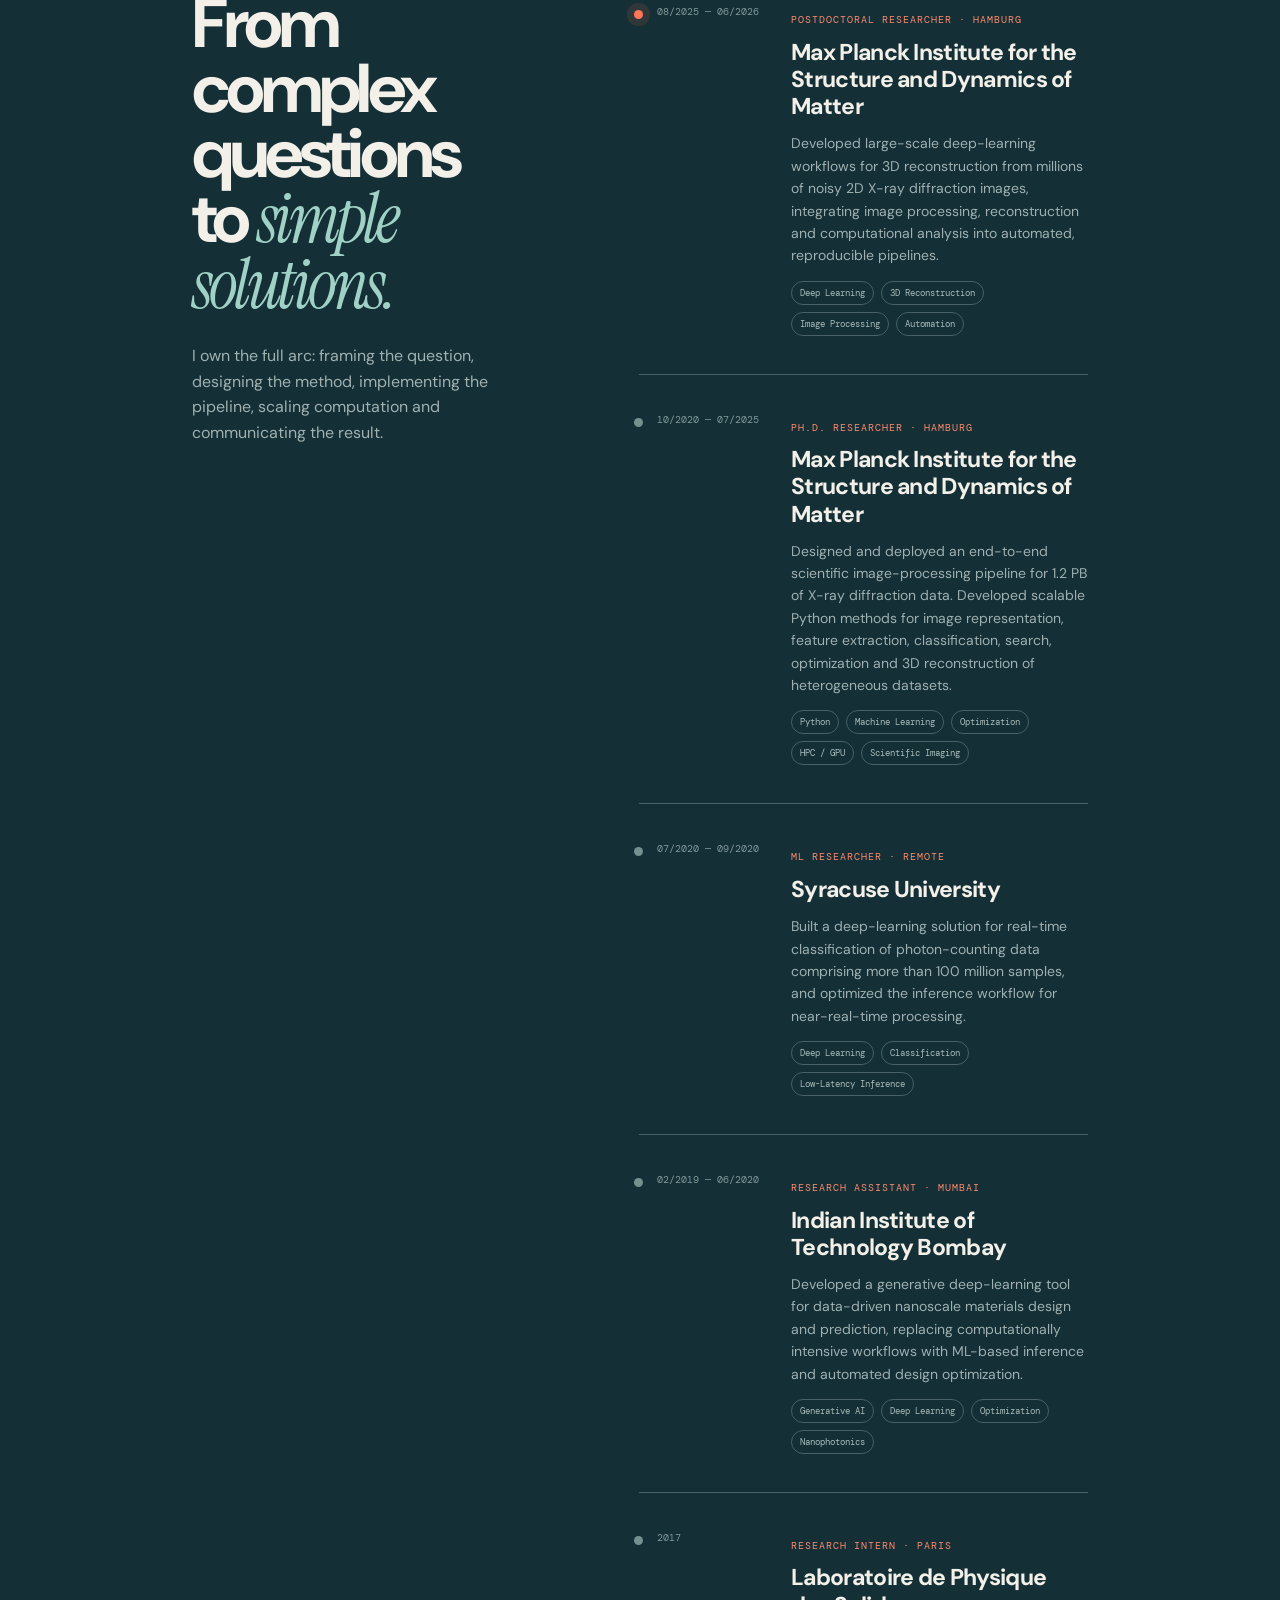
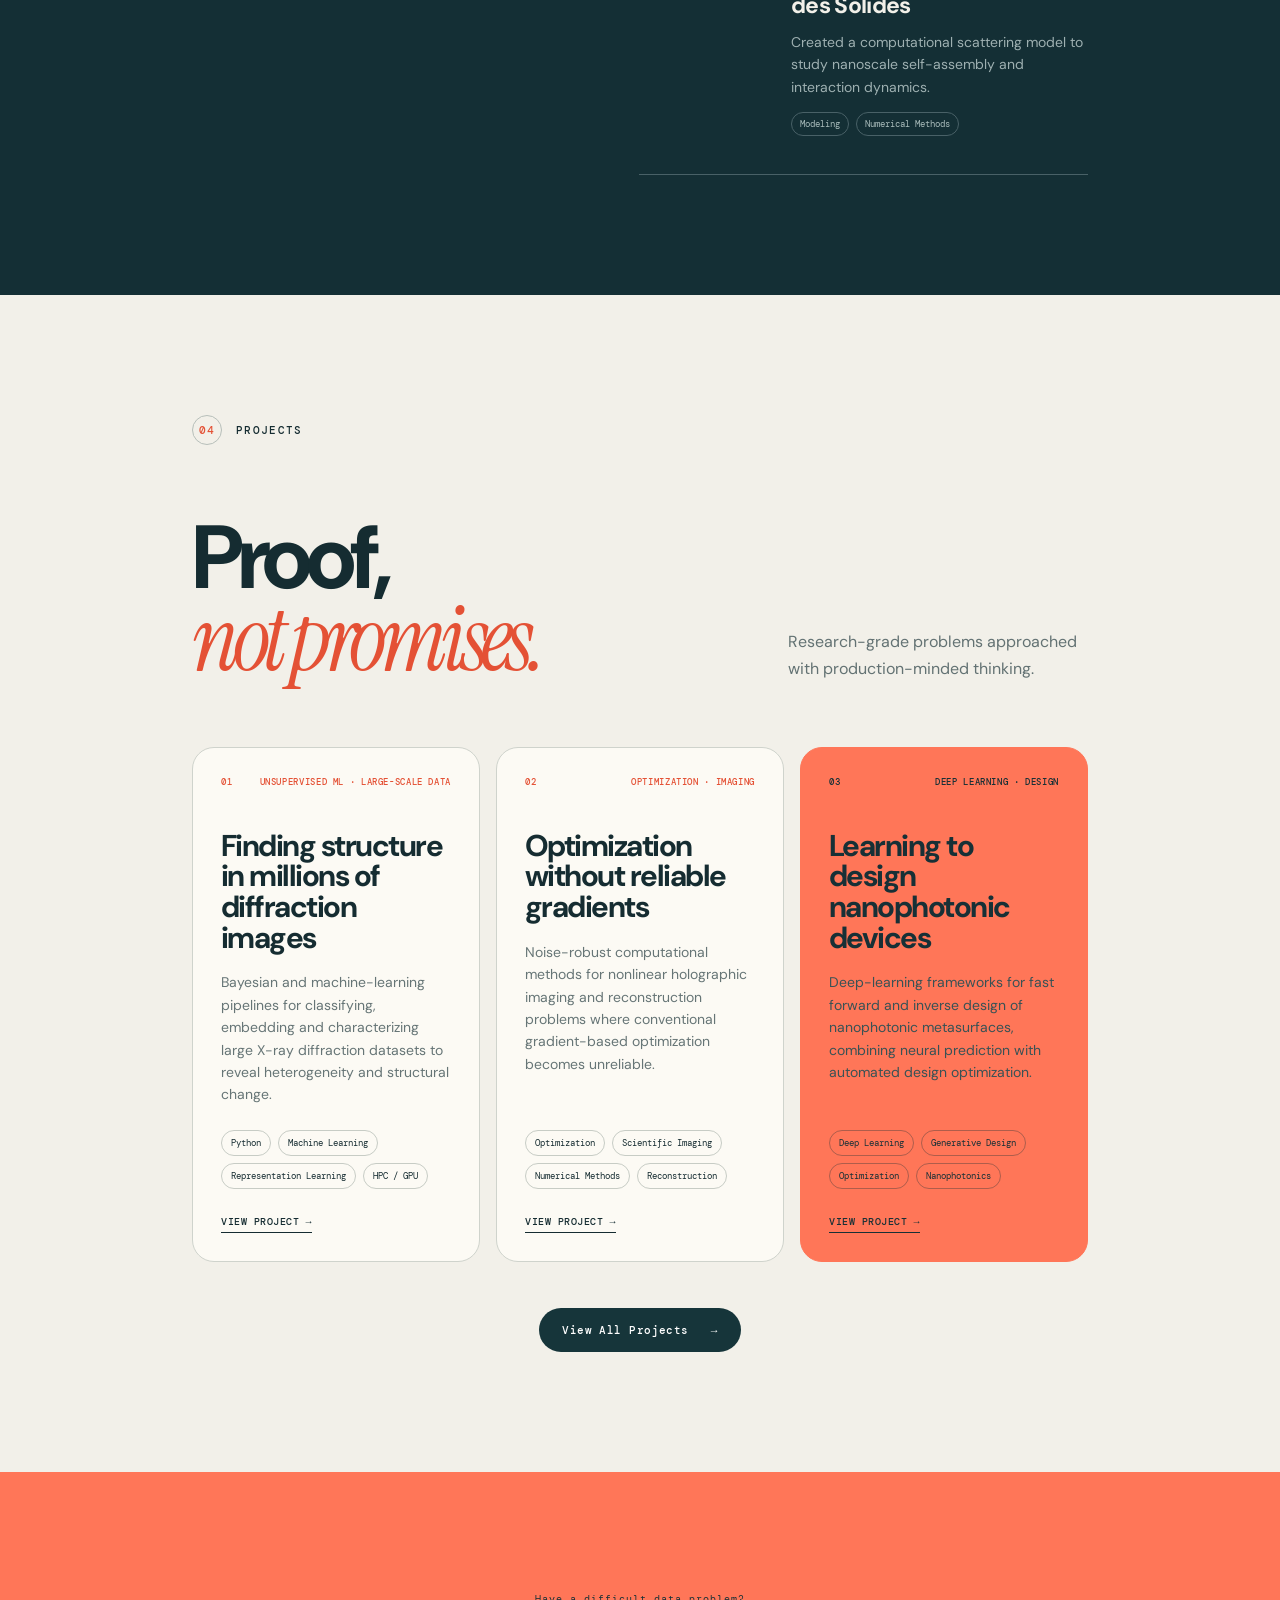
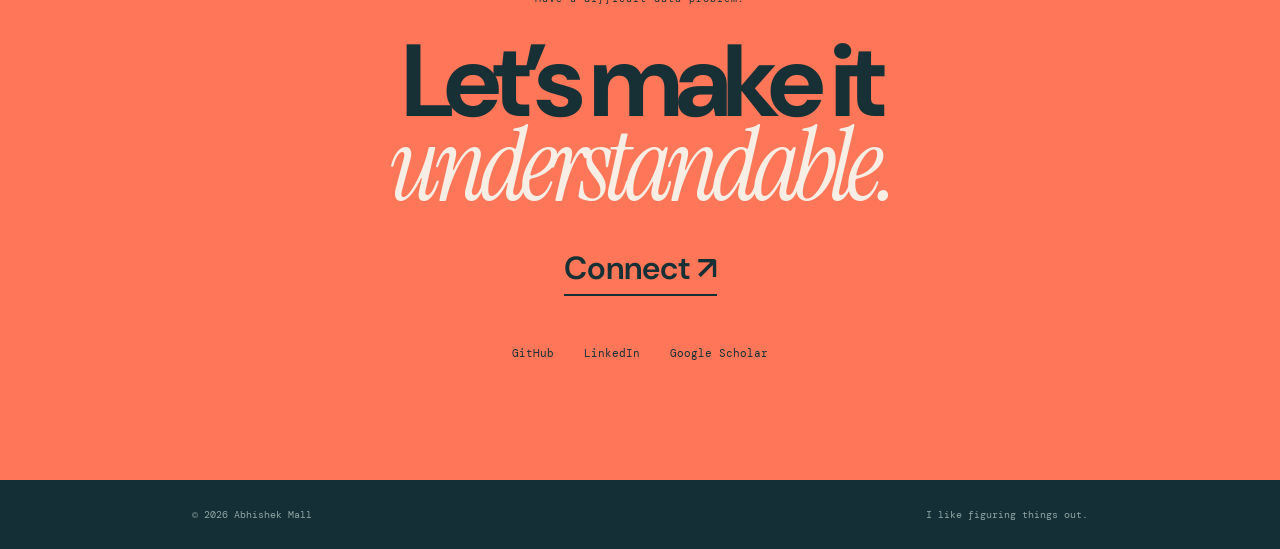
==== commit 50bd0371: "Update index.html" ====
--- a/index.html
+++ b/index.html
@@ -389,8 +389,6 @@
 
         </div>
 
-        <div class="degree-orbit"></div>
-
       </article>
 
         </div>
@@ -594,4 +592,4 @@
     <script src="js/counters.js"></script>
 
   </body>
-</html>+</html>
--- a/css/about.css
+++ b/css/about.css
@@ -12,19 +12,25 @@
 }
 
 .about-lead {
+  display: grid;
+  grid-template-columns: auto minmax(0, 1fr);
+  align-items: center;
+  column-gap: clamp(32px, 4vw, 64px);
   position: relative;
 }
 
 .giant-letter {
-  position: absolute;
-  font: 330px/1 "Instrument Serif", serif;
+  position: static;
+  display: block;
+  font: clamp(180px, 20vw, 300px)/.72 "Instrument Serif", serif;
   color: #e8e4d9;
-  left: -35px;
-  top: -100px;
+  margin: 0;
 }
 
 .about-lead h2 {
   position: relative;
+  margin: 0;
+  min-width: 0;
   font-size: clamp(50px, 6vw, 88px);
   line-height: .95;
   letter-spacing: -.06em;
--- a/css/education.css
+++ b/css/education.css
@@ -11,18 +11,14 @@
   margin-bottom: 60px;
 }
 
-.education-head h2,
-.work-heading h2,
-.research-head h2 {
+.education-head h2 {
   font-size: clamp(58px, 7vw, 98px);
   line-height: .86;
   letter-spacing: -.07em;
   margin: 0;
 }
 
-.education-head h2 em,
-.work-heading h2 em,
-.research-head h2 em {
+.education-head h2 em {
   color: #e45135;
 }
 
@@ -40,22 +36,17 @@
 .degree {
   min-height: 500px;
   padding: 32px;
-
   background: #f6f4ed;
   border: 1px solid rgba(21, 44, 49, .10);
   border-radius: 24px;
-
   display: flex;
   flex-direction: column;
   justify-content: space-between;
-
   position: relative;
   overflow: hidden;
-
   box-shadow:
     0 2px 4px rgba(21, 44, 49, .02),
     0 14px 40px rgba(21, 44, 49, .055);
-
   transition:
     transform .35s ease,
     box-shadow .35s ease,
@@ -64,9 +55,7 @@
 
 .degree:hover {
   transform: translateY(-6px);
-
   border-color: rgba(21, 44, 49, .16);
-
   box-shadow:
     0 4px 8px rgba(21, 44, 49, .03),
     0 22px 50px rgba(21, 44, 49, .09);
@@ -79,9 +68,9 @@
 }
 
 .degree-last {
-  background: #ff7658;
+  background: #edf2ed;
   color: #173036;
-  border-color: rgba(21, 44, 49, .08);
+  border-color: rgba(21, 44, 49, .10);
 }
 
 .degree-top {
@@ -134,19 +123,6 @@
   margin: 8px 0 0;
 }
 
-.degree-orbit {
-  position: absolute;
-  width: 290px;
-  height: 290px;
-  border: 1px solid rgba(21, 44, 49, .35);
-  border-radius: 50%;
-  right: -150px;
-  bottom: -120px;
-  box-shadow: 0 0 0 45px rgba(21, 44, 49, .06),
-              0 0 0 90px rgba(21, 44, 49, .04);
-}
-
-
 /* Dual-degree layout */
 .degree-dual .degree-content {
   margin: 14px 0;
--- a/css/projects.css
+++ b/css/projects.css
@@ -1,4 +1,38 @@
-/* Research Section */
+/* Projects Section */
+.work {
+  background: #f2f0e9;
+}
+
+.work-heading {
+  display: flex;
+  justify-content: space-between;
+  align-items: flex-end;
+  gap: clamp(40px, 6vw, 100px);
+  margin-bottom: 60px;
+}
+
+.work-heading h2 {
+  flex: 0 1 auto;
+  margin: 0;
+  padding-bottom: .06em;
+  font-size: clamp(58px, 7vw, 98px);
+  line-height: .92;
+  letter-spacing: -.07em;
+}
+
+.work-heading h2 em {
+  color: #e45135;
+}
+
+.work-heading p {
+  flex: 0 0 300px;
+  max-width: 300px;
+  margin: 0 0 5px;
+  color: #637273;
+  line-height: 1.65;
+}
+
+/* Archive / project-list shared rows */
 .research {
   background: #fcfaf4;
 }
@@ -47,11 +81,7 @@
   color: #e45135;
 }
 
-
-/* =========================================================
-   FEATURED PROJECTS — TWO-TIER PROJECT LAYOUT
-========================================================= */
-
+/* Featured Projects */
 .featured-projects {
   display: grid;
   grid-template-columns: repeat(3, minmax(0, 1fr));
@@ -173,11 +203,7 @@
   box-shadow: 0 10px 25px rgba(21, 44, 49, .16);
 }
 
-/* =========================================================
-   ALL PROJECTS PAGE
-   Uses the same visual row structure as the Research section.
-========================================================= */
-
+/* All Projects Page */
 .all-projects-page {
   background: #fcfaf4;
   min-height: 100vh;
--- a/css/responsive.css
+++ b/css/responsive.css
@@ -91,6 +91,14 @@
     margin: 24px auto 0;
   }
 
+  .about-lead {
+    column-gap: 24px;
+  }
+
+  .giant-letter {
+    font-size: clamp(140px, 24vw, 220px);
+  }
+
   .about-lead h2 br,
   .experience-title h2 br {
     display: none;
@@ -162,8 +170,7 @@
   }
 
   .hero {
-    padding: 105px 20px 65px;
-    padding-top: 96px;
+    padding: 96px 20px 65px;
   }
 
   .hero-actions {
@@ -194,6 +201,14 @@
   .portrait-note span {
     display: block;
     margin-top: 5px;
+  }
+
+  .about-lead {
+    column-gap: 16px;
+  }
+
+  .giant-letter {
+    font-size: clamp(105px, 29vw, 155px);
   }
 
   .about-lead h2,
@@ -203,10 +218,6 @@
     font-size: clamp(44px, 14vw, 62px);
   }
 
-  .giant-letter {
-    font-size: 230px;
-  }
-
   .statement {
     font-size: 29px;
   }
@@ -234,6 +245,10 @@
     margin-top: 30px;
   }
 
+  .work-heading p {
+    max-width: 100%;
+  }
+
   .degree {
     min-height: 330px;
   }
@@ -356,11 +371,7 @@
   }
 }
 
-/* ---------------------------------------------------------
-   Subtle interaction polish
-   Normal document scrolling is intentionally preserved.
---------------------------------------------------------- */
-
+/* Subtle interaction polish */
 .section {
   position: relative;
 }
@@ -386,10 +397,7 @@
   transform: translateX(5px);
 }
 
-.pill:hover {
-  transform: translateY(-2px);
-}
-
+.pill:hover,
 .contact > a:hover {
   transform: translateY(-2px);
 }
@@ -412,13 +420,7 @@
   }
 }
 
-
-/* =========================================================
-   DESKTOP CONTENT WIDTH
-   Keep section backgrounds full-width while concentrating
-   the main content toward the center on large screens.
-========================================================= */
-
+/* Desktop content width */
 @media (min-width: 1200px) {
   .section,
   .hero,
@@ -428,20 +430,13 @@
     padding-right: 15vw;
   }
 
-  /* Education needs a little more horizontal room for
-     the PhD, dual-degree and bachelor's cards. */
   .education {
     padding-left: 12vw;
     padding-right: 12vw;
   }
 }
 
-/* =========================================================
-   CENTERED DESKTOP NAVIGATION
-   The logo remains on the left while the section tabs are
-   centered in the viewport. Mobile keeps the existing menu.
-========================================================= */
-
+/* Centered desktop navigation */
 @media (min-width: 901px) {
   header {
     position: fixed;
@@ -456,16 +451,9 @@
   }
 }
 
-
-/* =========================================================
-   ABOUT COUNTERS
-========================================================= */
-
+/* About counters */
 .proof-line b.counter {
   min-width: 1.8ch;
   font-variant-numeric: tabular-nums;
   white-space: nowrap;
 }
-
-
-
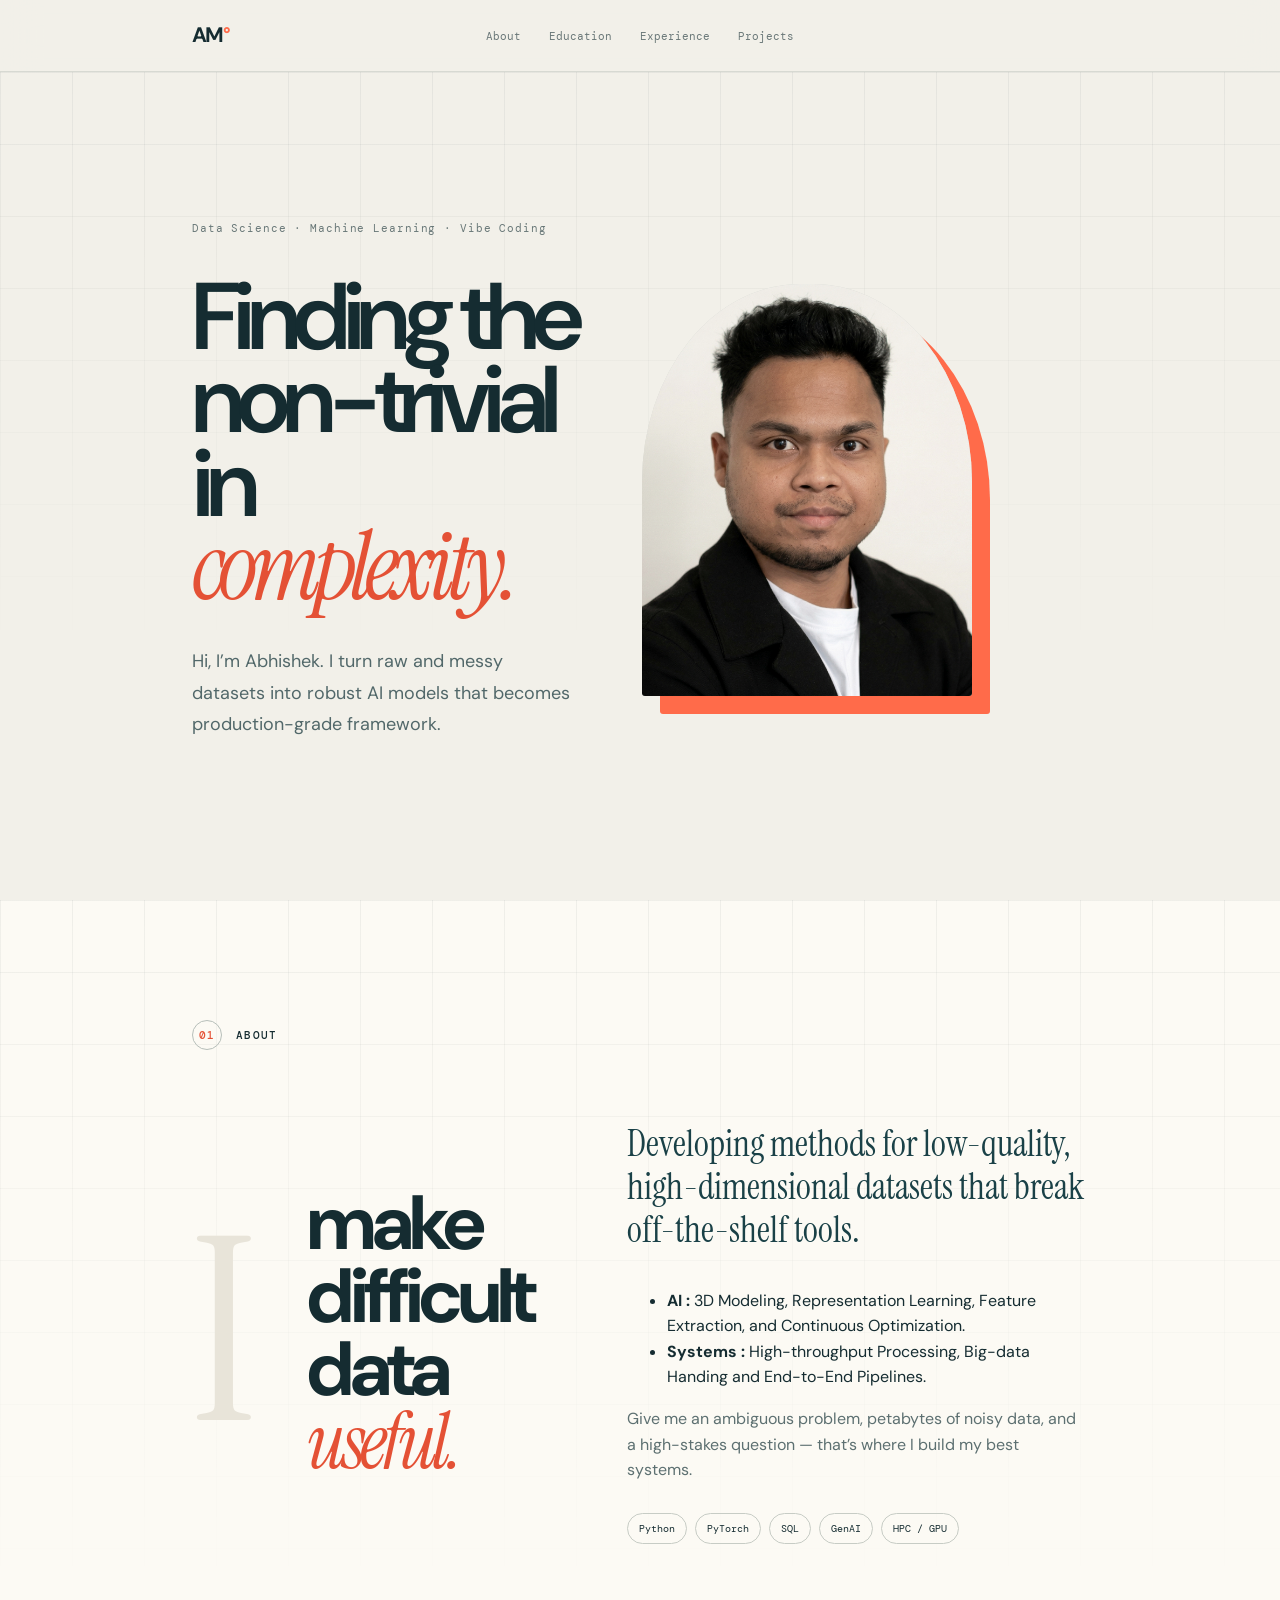
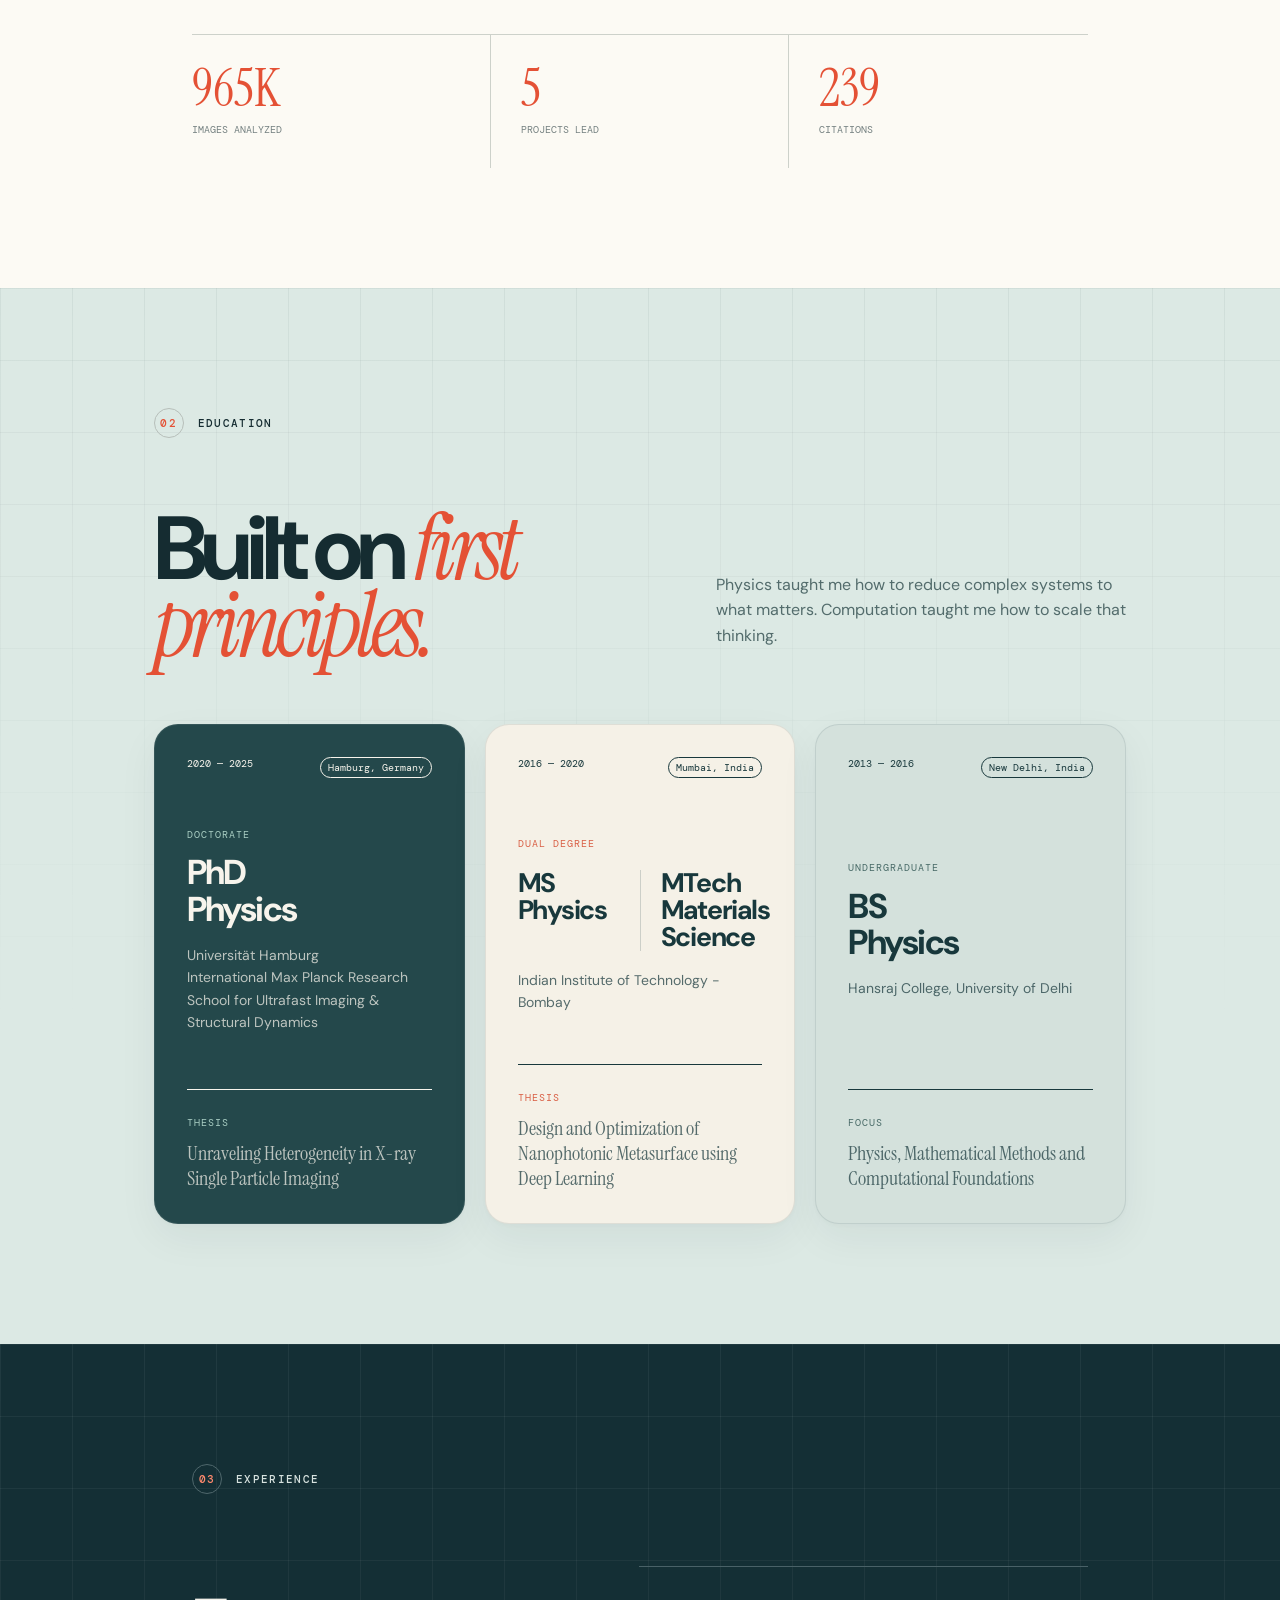
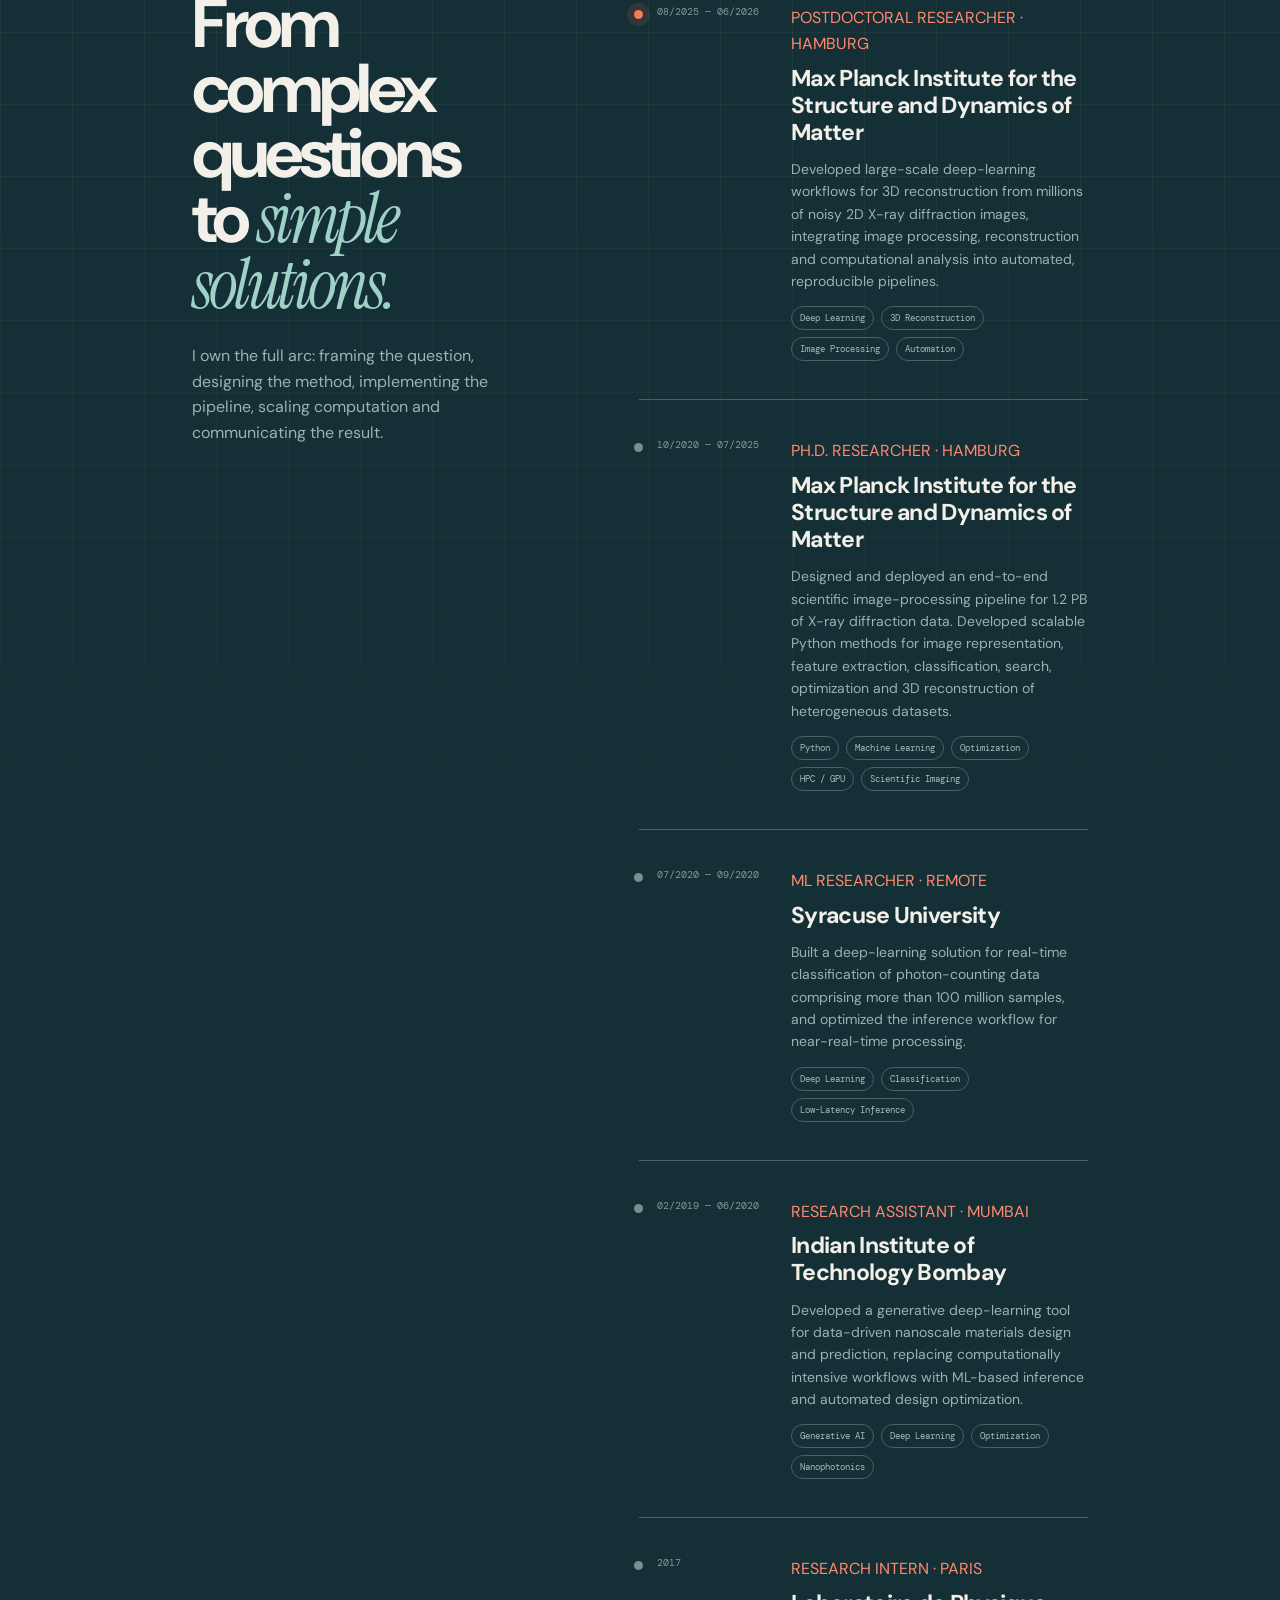
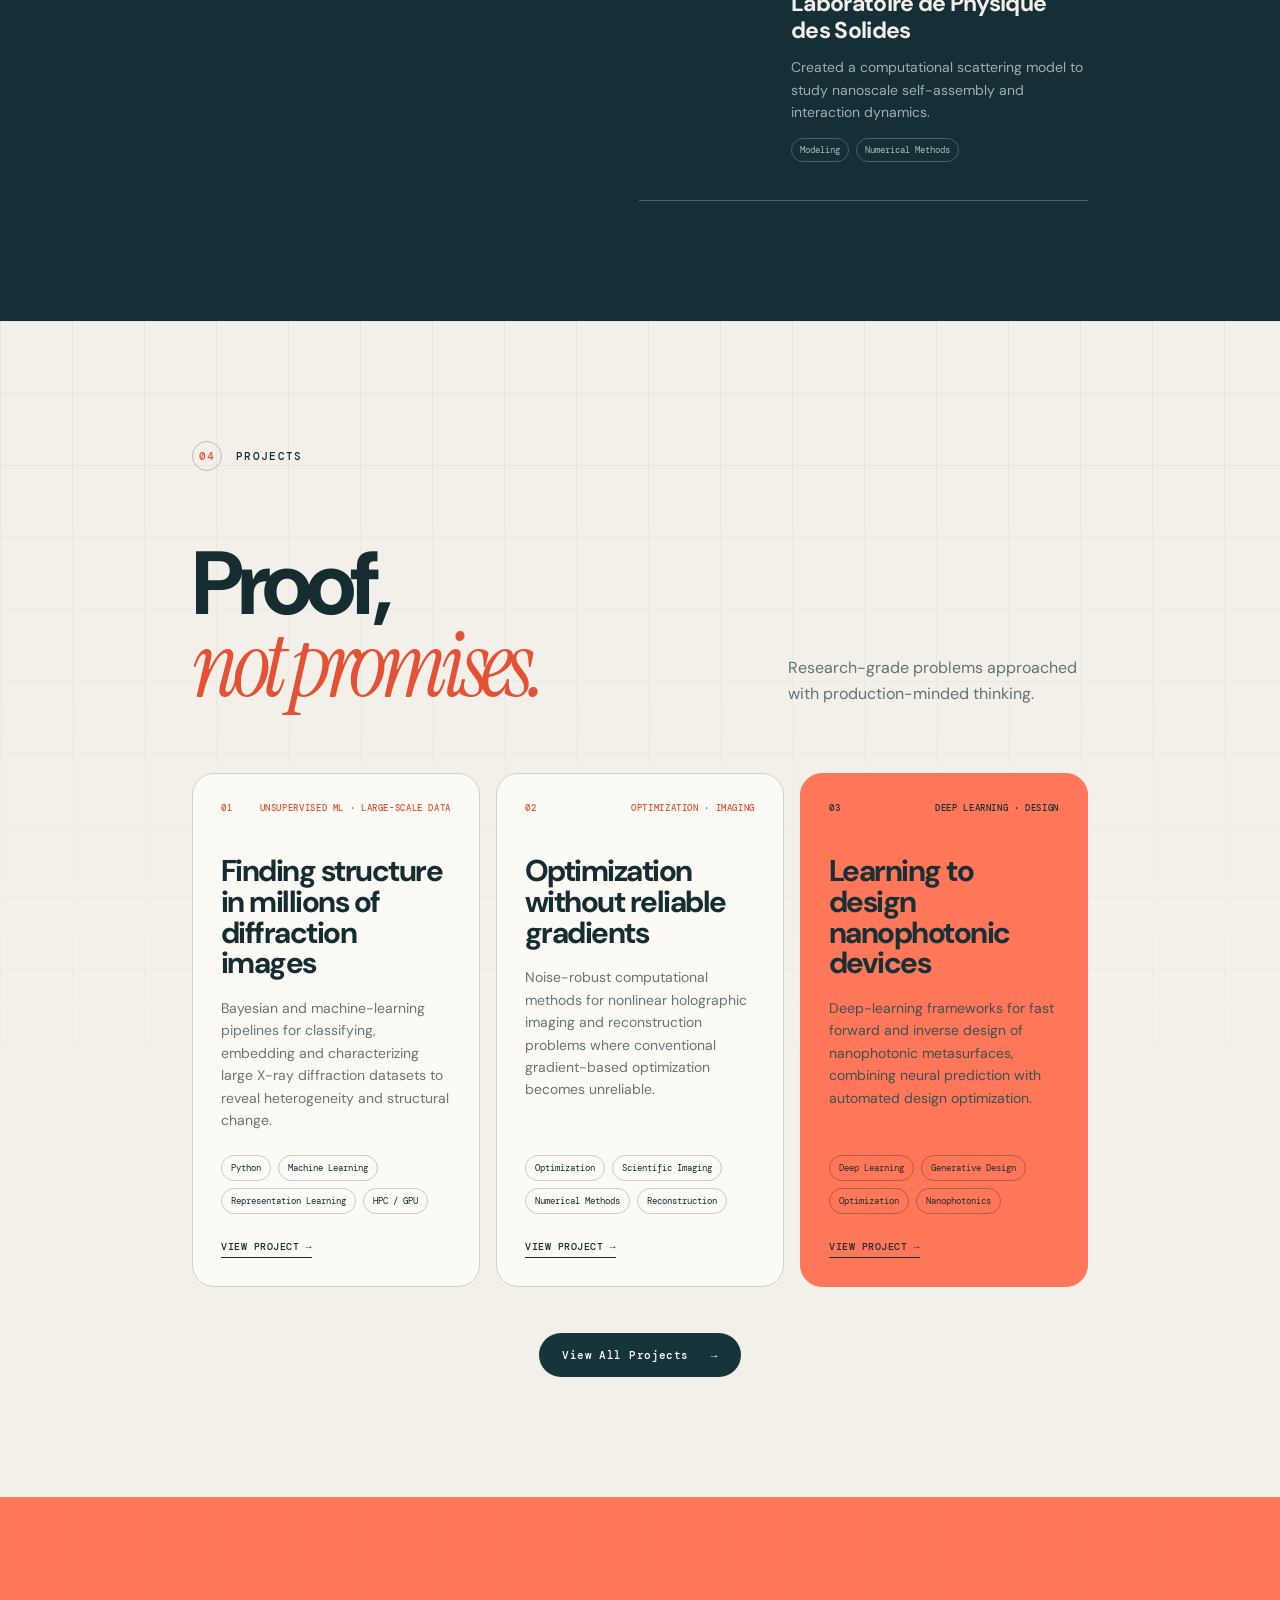
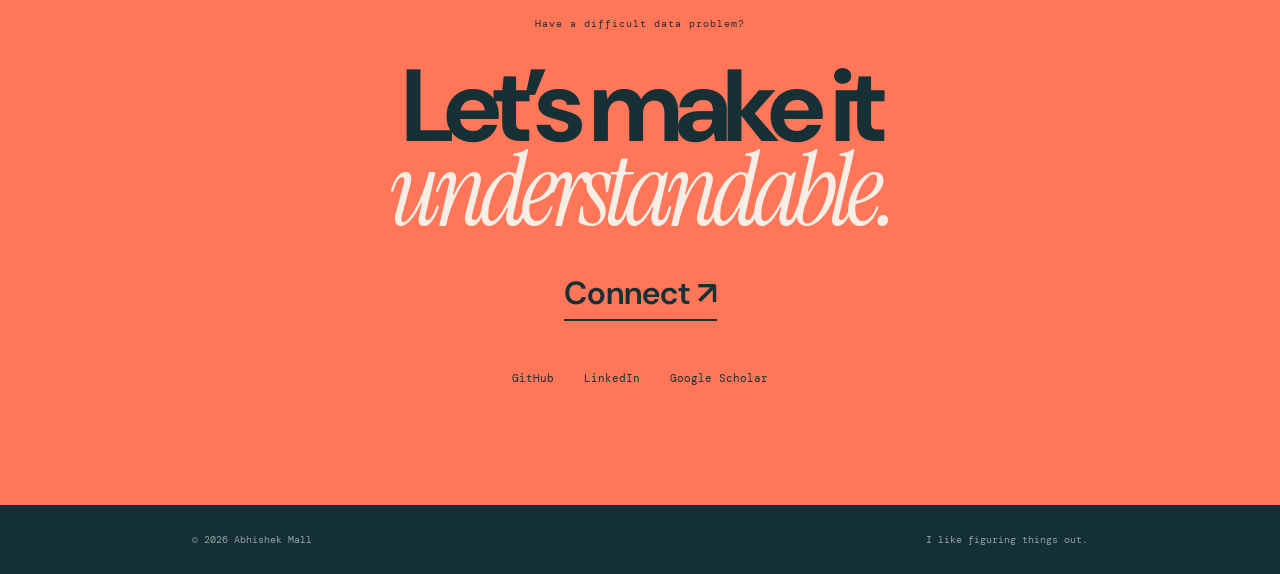
==== commit 2fb4a69b: "Update citation counter data attributes" ====
--- a/index.html
+++ b/index.html
@@ -217,7 +217,7 @@
 
 
           <div>
-            <b class="counter" data-target="200" data-final="200+">0</b>
+            <b class="counter" data-target="240" data-final="240+">0</b>
             <span>citations</span>
           </div>
 
--- a/css/base.css
+++ b/css/base.css
@@ -43,8 +43,45 @@
 
 /* Common Layout Components */
 .section {
+  position: relative;
+  isolation: isolate;
   padding: 120px max(6vw, 32px);
   scroll-margin-top: 72px;
+}
+
+/* Global fading square-grid texture
+   Matches the Hero grid geometry and fade. */
+.section::before {
+  content: "";
+  position: absolute;
+  inset: 0;
+  z-index: 0;
+  pointer-events: none;
+
+  background:
+    linear-gradient(rgba(21, 44, 49, .055) 1px, transparent 1px),
+    linear-gradient(90deg, rgba(21, 44, 49, .055) 1px, transparent 1px);
+
+  background-size: 72px 72px;
+
+  mask-image: linear-gradient(to bottom, #000, transparent 70%);
+  -webkit-mask-image: linear-gradient(to bottom, #000, transparent 70%);
+}
+
+/* Keep section content above the grid layer */
+.section > * {
+  position: relative;
+  z-index: 1;
+}
+
+/* Same geometry on dark sections, with light grid lines */
+.experience::before,
+.contact::before {
+  background:
+    linear-gradient(rgba(255, 255, 255, .055) 1px, transparent 1px),
+    linear-gradient(90deg, rgba(255, 255, 255, .055) 1px, transparent 1px);
+
+  background-size: 72px 72px;
 }
 
 .section-tag {
--- a/css/education.css
+++ b/css/education.css
@@ -1,7 +1,15 @@
-/* Education Section */
+/* =========================================================
+   EDUCATION SECTION
+========================================================= */
+
 .education {
   background: #dce9e4;
 }
+
+
+/* ---------------------------------------------------------
+   Heading
+--------------------------------------------------------- */
 
 .education-head {
   display: flex;
@@ -27,26 +35,48 @@
   color: #536c6c;
 }
 
+
+/* ---------------------------------------------------------
+   Degree Grid
+--------------------------------------------------------- */
+
 .degrees {
   display: grid;
-  grid-template-columns: 1.1fr 1fr .72fr;
+  grid-template-columns: repeat(3, minmax(0, 1fr));
   gap: 20px;
-}
+  align-items: stretch;
+}
+
+
+/* ---------------------------------------------------------
+   Degree Cards
+   Default card = MS + MTech
+--------------------------------------------------------- */
 
 .degree {
+  width: 100%;
+  min-width: 0;
   min-height: 500px;
+  height: 100%;
   padding: 32px;
-  background: #f6f4ed;
-  border: 1px solid rgba(21, 44, 49, .10);
+
+  background: #f5f1e7;
+  color: #18383c;
+
+  border: 1px solid rgba(24, 56, 60, .10);
   border-radius: 24px;
+
   display: flex;
   flex-direction: column;
   justify-content: space-between;
+
   position: relative;
   overflow: hidden;
+
   box-shadow:
     0 2px 4px rgba(21, 44, 49, .02),
     0 14px 40px rgba(21, 44, 49, .055);
+
   transition:
     transform .35s ease,
     box-shadow .35s ease,
@@ -55,61 +85,109 @@
 
 .degree:hover {
   transform: translateY(-6px);
-  border-color: rgba(21, 44, 49, .16);
+
+  border-color: rgba(21, 44, 49, .17);
+
   box-shadow:
     0 4px 8px rgba(21, 44, 49, .03),
     0 22px 50px rgba(21, 44, 49, .09);
 }
 
+
+/* ---------------------------------------------------------
+   PhD Card
+   Strongest visual card
+--------------------------------------------------------- */
+
 .degree-main {
-  background: #17383d;
-  color: #f2f0e9;
+  background: #24484b;
+  color: #f7f4ec;
+
   border-color: rgba(255, 255, 255, .08);
 }
 
+
+/* ---------------------------------------------------------
+   BS Physics Card
+   Quiet muted sage
+--------------------------------------------------------- */
+
 .degree-last {
-  background: #edf2ed;
-  color: #173036;
-  border-color: rgba(21, 44, 49, .10);
-}
+  background: #d4e1dc;
+  color: #18383c;
+
+  border-color: rgba(24, 56, 60, .10);
+}
+
+
+/* ---------------------------------------------------------
+   Card Header
+--------------------------------------------------------- */
 
 .degree-top {
   display: flex;
   justify-content: space-between;
+  gap: 16px;
+
   font: 10px "DM Mono", monospace;
 }
 
 .degree-top i {
+  flex-shrink: 0;
+
   font-style: normal;
+
   border: 1px solid currentColor;
   border-radius: 100px;
+
   padding: 3px 7px;
 }
 
-.degree small,
-.project > span,
-.job-copy > span {
+
+/* ---------------------------------------------------------
+   Labels / Accents
+--------------------------------------------------------- */
+
+.degree small {
   font: 10px "DM Mono", monospace;
   letter-spacing: .1em;
-  color: #e45135;
-}
-
+
+  color: #d95f45;
+}
+
+/* PhD accent */
 .degree-main small {
-  color: #9dd0c5;
-}
+  color: #a9cec3;
+}
+
+/* BS accent */
+.degree-last small {
+  color: #496b68;
+}
+
+
+/* ---------------------------------------------------------
+   Degree Titles
+--------------------------------------------------------- */
 
 .degree h3 {
   font-size: clamp(26px, 2.7vw, 40px);
   line-height: 1.05;
   letter-spacing: -.045em;
+
   margin: 10px 0 16px;
 }
 
 .degree p {
   font-size: 14px;
   color: inherit;
-  opacity: .7;
-}
+  opacity: .72;
+}
+
+
+/* ---------------------------------------------------------
+   Thesis / Focus
+--------------------------------------------------------- */
 
 .thesis {
   border-top: 1px solid currentColor;
@@ -120,24 +198,36 @@
   font-family: "Instrument Serif", serif;
   font-size: 20px;
   line-height: 1.25;
+
   margin: 8px 0 0;
 }
 
-/* Dual-degree layout */
+
+/* ---------------------------------------------------------
+   Dual Degree Card
+--------------------------------------------------------- */
+
 .degree-dual .degree-content {
   margin: 14px 0;
 }
 
 .degree-dual .dual-degrees {
   display: grid;
-  grid-template-columns: minmax(0, 1fr) 1px minmax(0, 1fr);
+
+  grid-template-columns:
+    minmax(0, 1fr)
+    1px
+    minmax(0, 1fr);
+
   gap: 20px;
   align-items: stretch;
+
   margin: 16px 0 18px;
 }
 
 .dual-degree {
   min-width: 0;
+
   display: flex;
   flex-direction: column;
   justify-content: flex-start;
@@ -146,20 +236,27 @@
 .dual-degree .degree-code {
   font: 500 11px "DM Mono", monospace;
   letter-spacing: .08em;
-  color: #e45135;
+
+  color: #d95f45;
+
   margin-bottom: 7px;
 }
 
 .dual-degree h3 {
   margin: 0;
-  font-size: clamp(26px, 2.25vw, 36px);
+
+  font-size: clamp(24px, 2.1vw, 34px);
   line-height: 1;
   letter-spacing: -.045em;
+
+  overflow-wrap: normal;
+  word-break: normal;
 }
 
 .dual-divider {
   width: 1px;
-  background: rgba(21, 44, 49, .18);
+
+  background: rgba(24, 56, 60, .18);
 }
 
 .degree-school {
--- a/css/responsive.css
+++ b/css/responsive.css
@@ -16,20 +16,25 @@
   }
 
   .degrees {
-    grid-template-columns: 1fr 1fr;
+    grid-template-columns: repeat(3, minmax(0, 1fr));
+  }
+
+  .degree {
+    min-height: 500px;
+    height: 100%;
   }
 
   .degree-last {
-    grid-column: 1/-1;
-    min-height: 350px;
+    grid-column: auto;
+    min-height: 500px;
   }
 
   .degree-dual .dual-degrees {
-    gap: 16px;
+    gap: 14px;
   }
 
   .dual-degree h3 {
-    font-size: clamp(25px, 3vw, 34px);
+    font-size: clamp(22px, 2.4vw, 31px);
   }
 
   .project-wide {
@@ -122,12 +127,12 @@
     grid-template-columns: 1fr;
   }
 
-  .degree {
-    min-height: 380px;
-  }
-
+  .degree,
   .degree-last {
     grid-column: auto;
+    width: 100%;
+    min-height: 380px;
+    height: auto;
   }
 
   .project-wide {
@@ -245,12 +250,10 @@
     margin-top: 30px;
   }
 
-  .work-heading p {
-    max-width: 100%;
-  }
-
-  .degree {
-    min-height: 330px;
+  .degree,
+  .degree-last {
+    min-height: 350px;
+    height: auto;
   }
 
   .degree-dual .dual-degrees {
@@ -331,6 +334,7 @@
     display: block;
     margin-top: 5px;
   }
+
 }
 
 @media (max-width: 380px) {
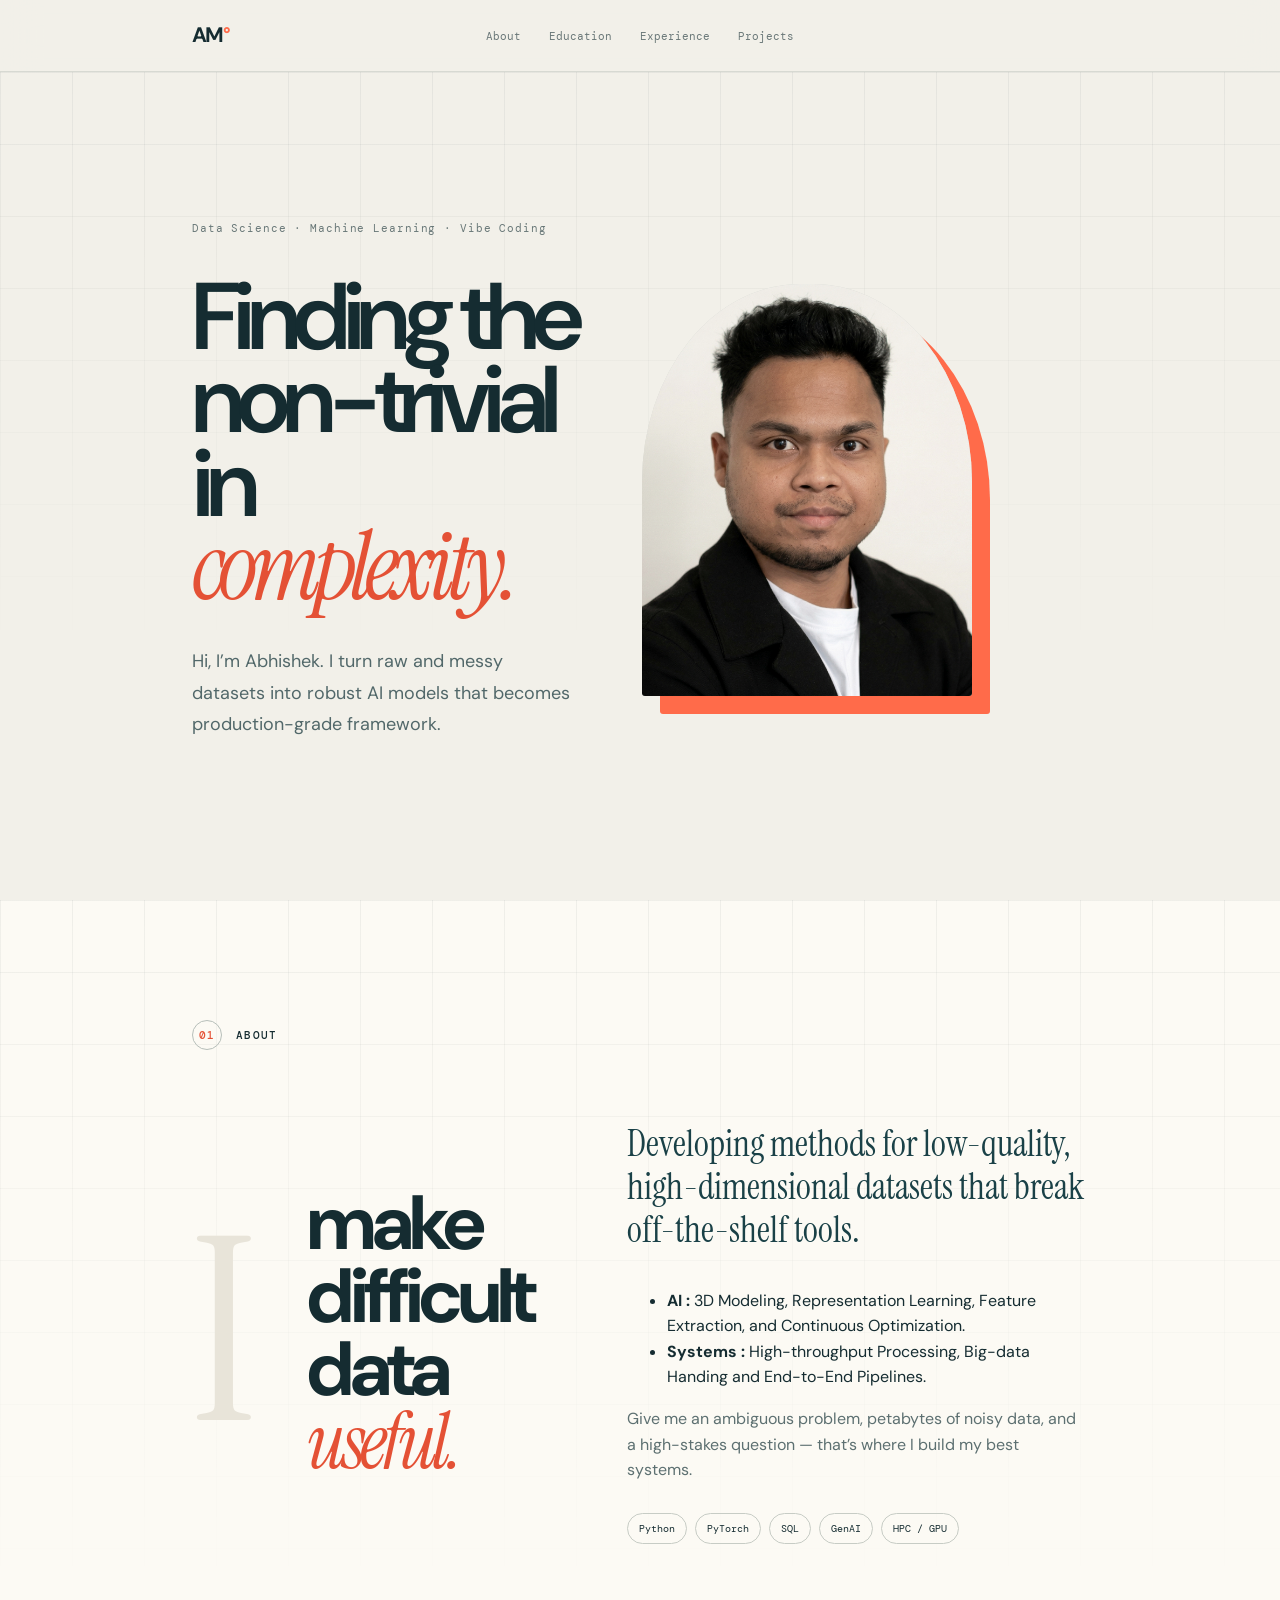
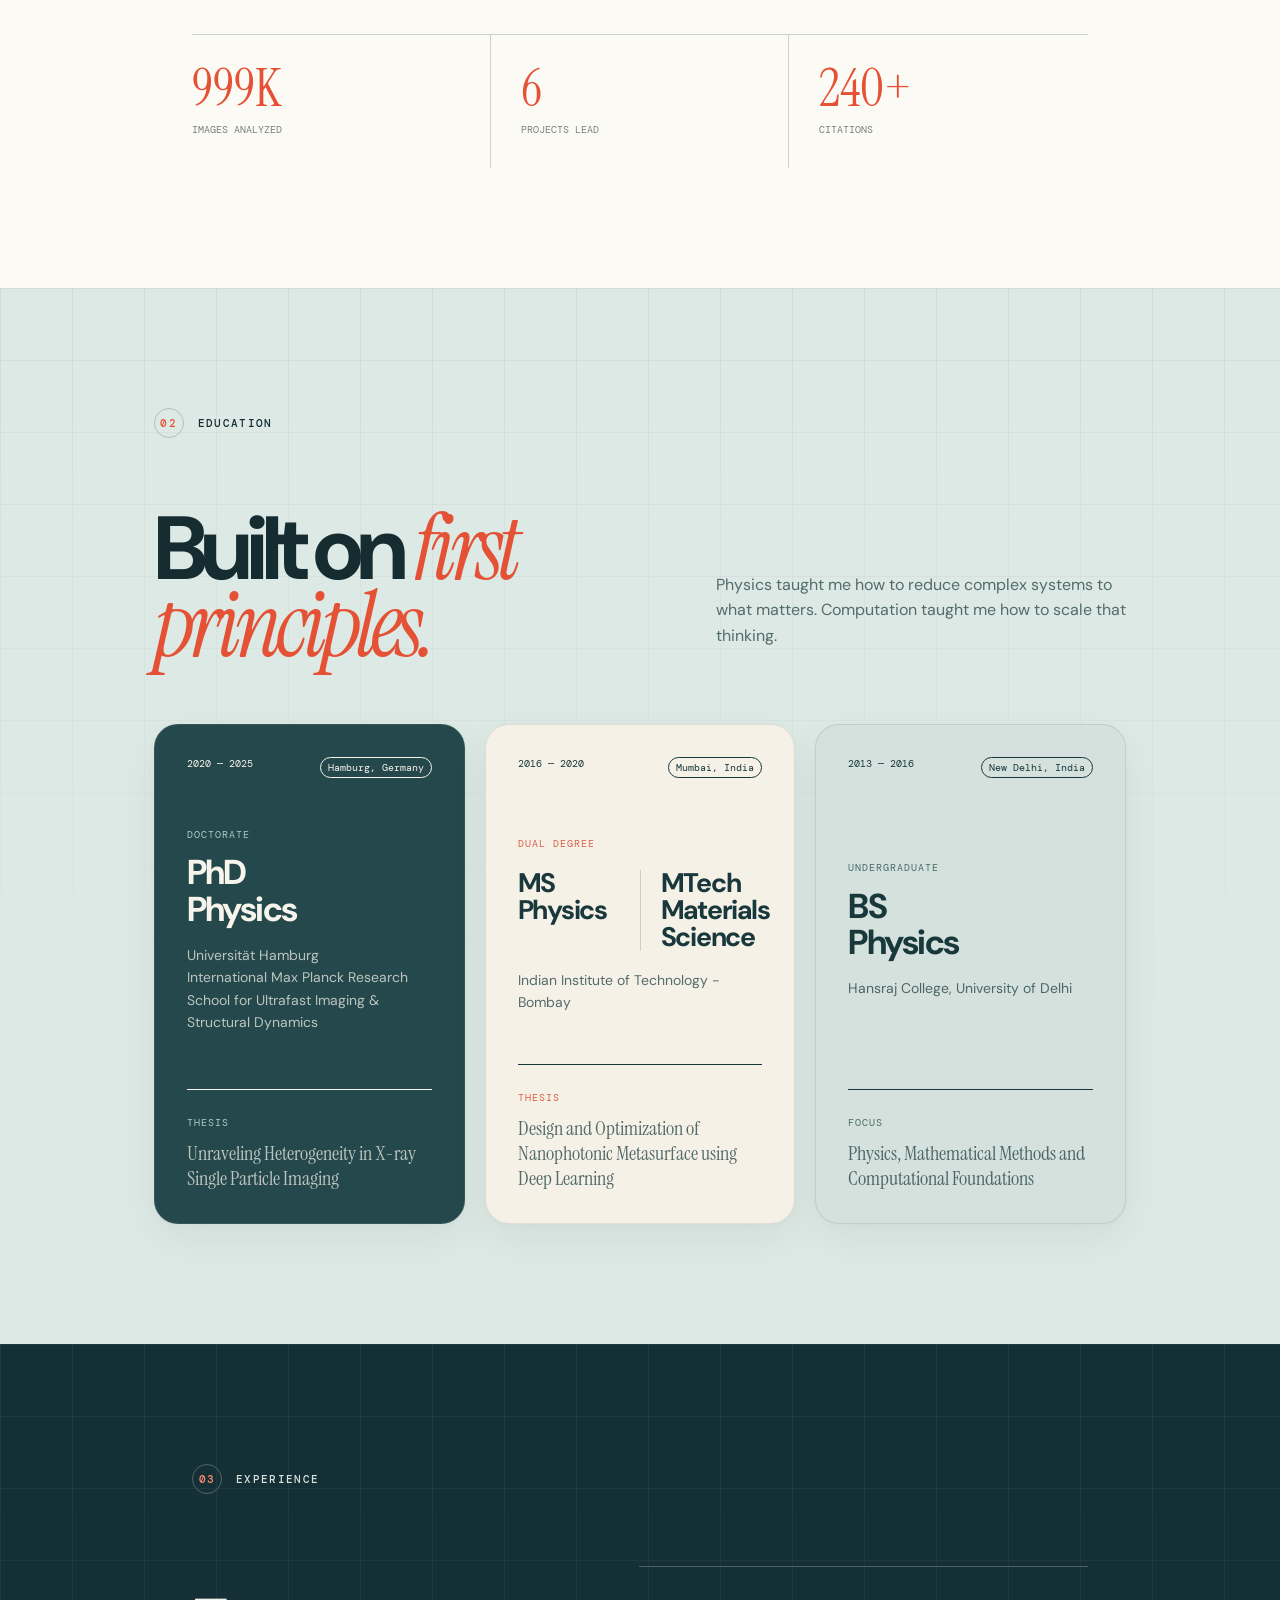
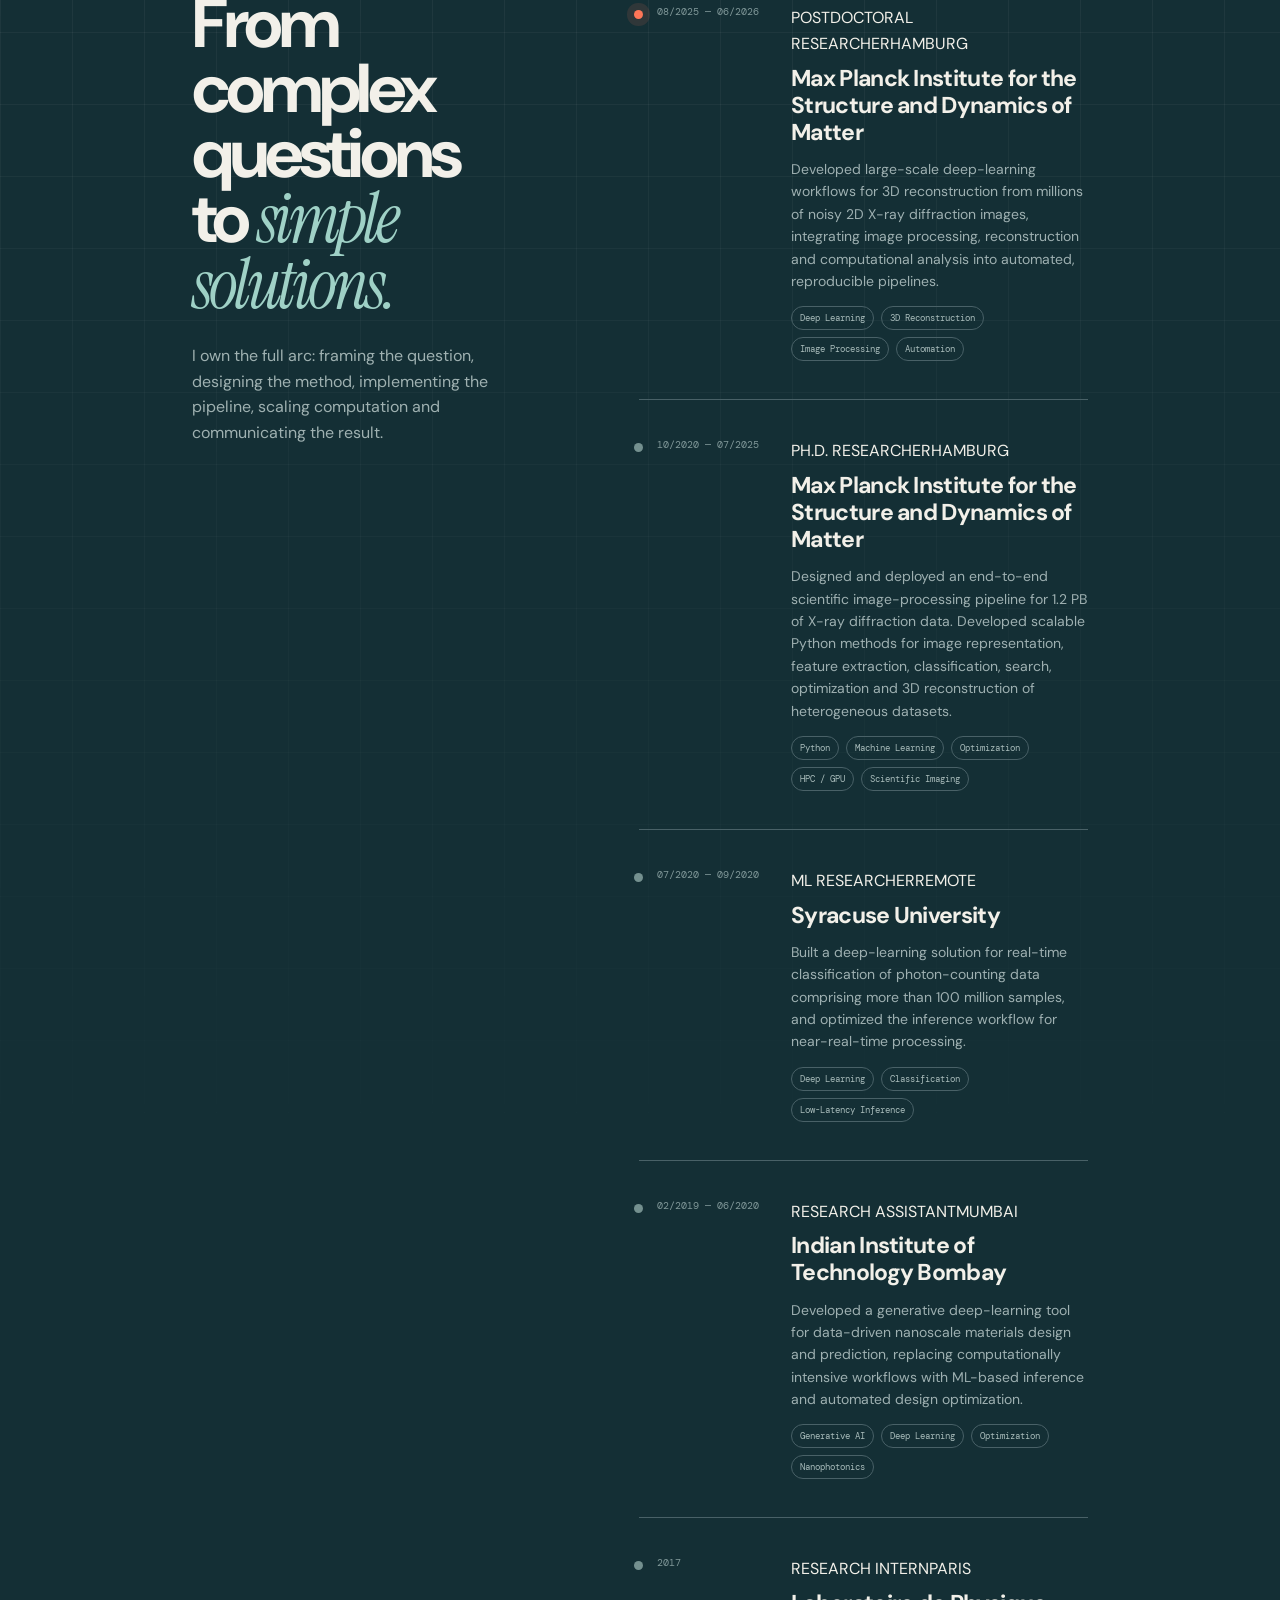
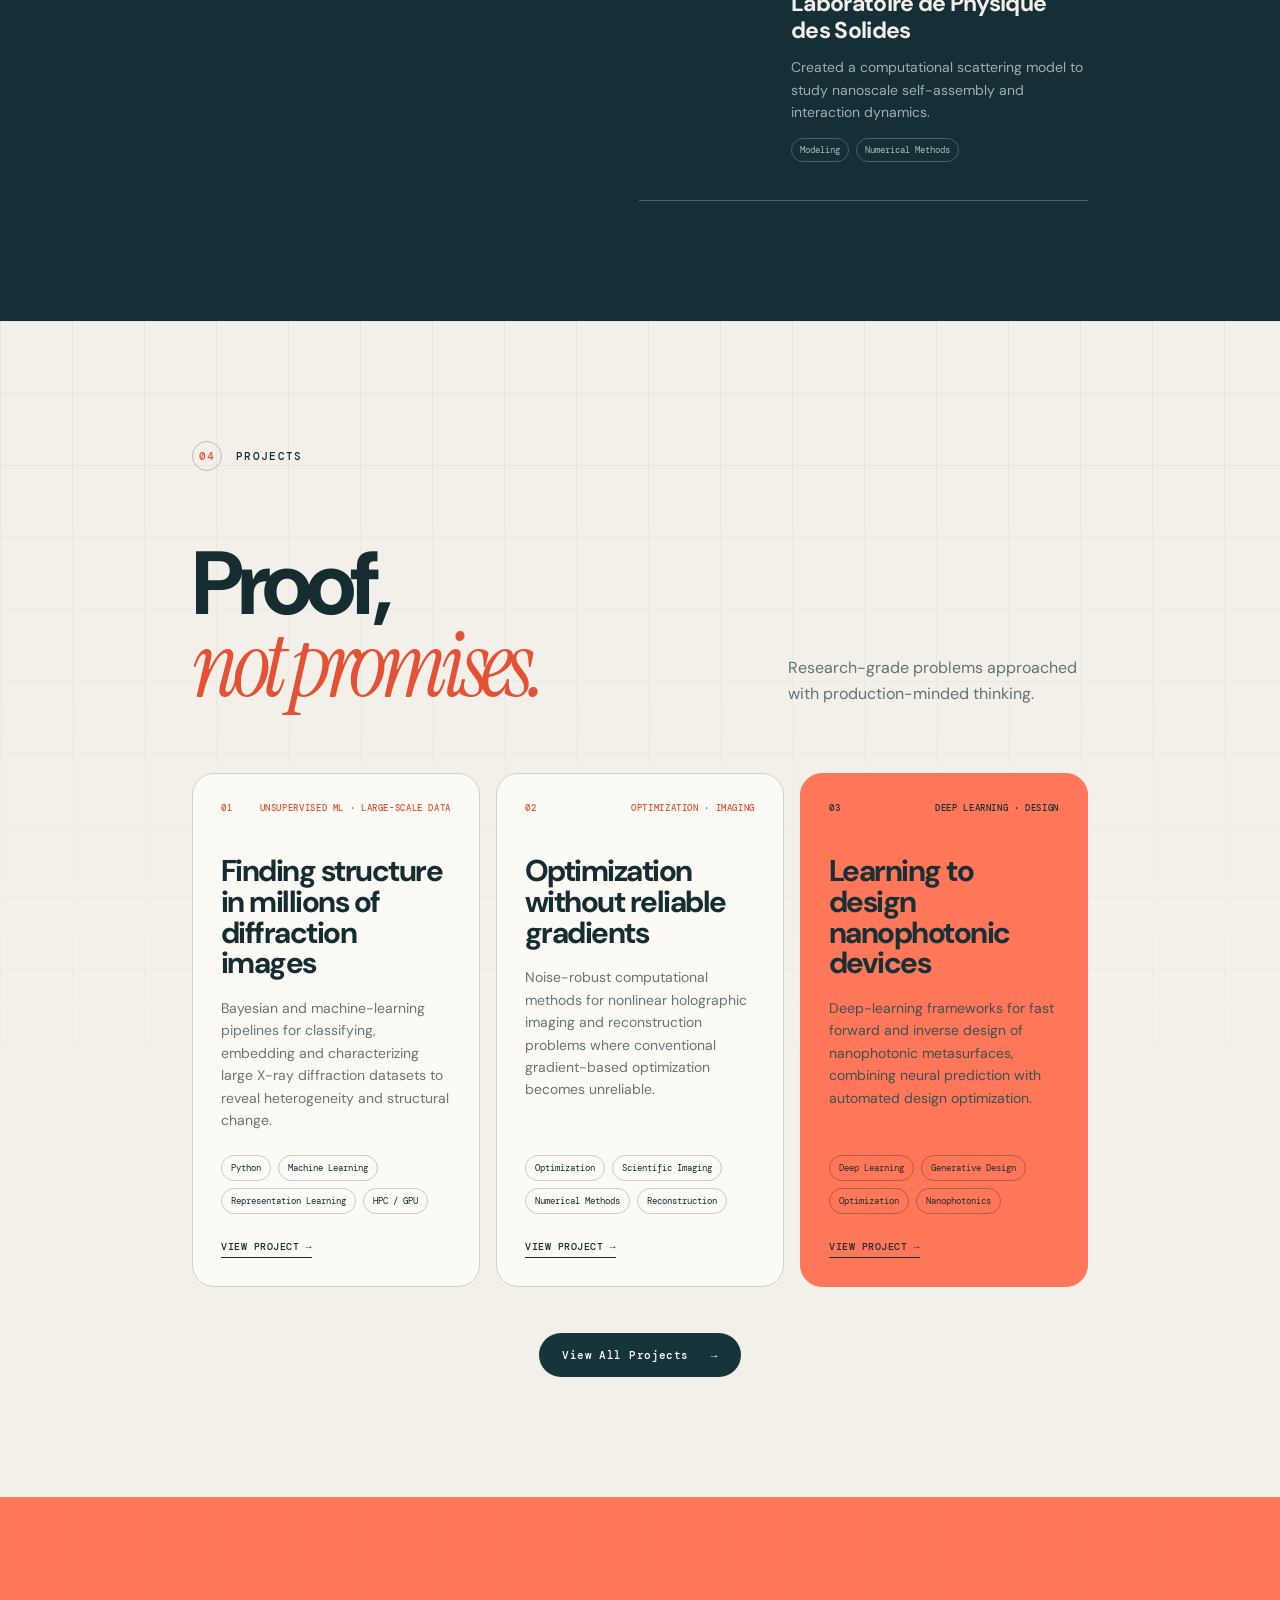
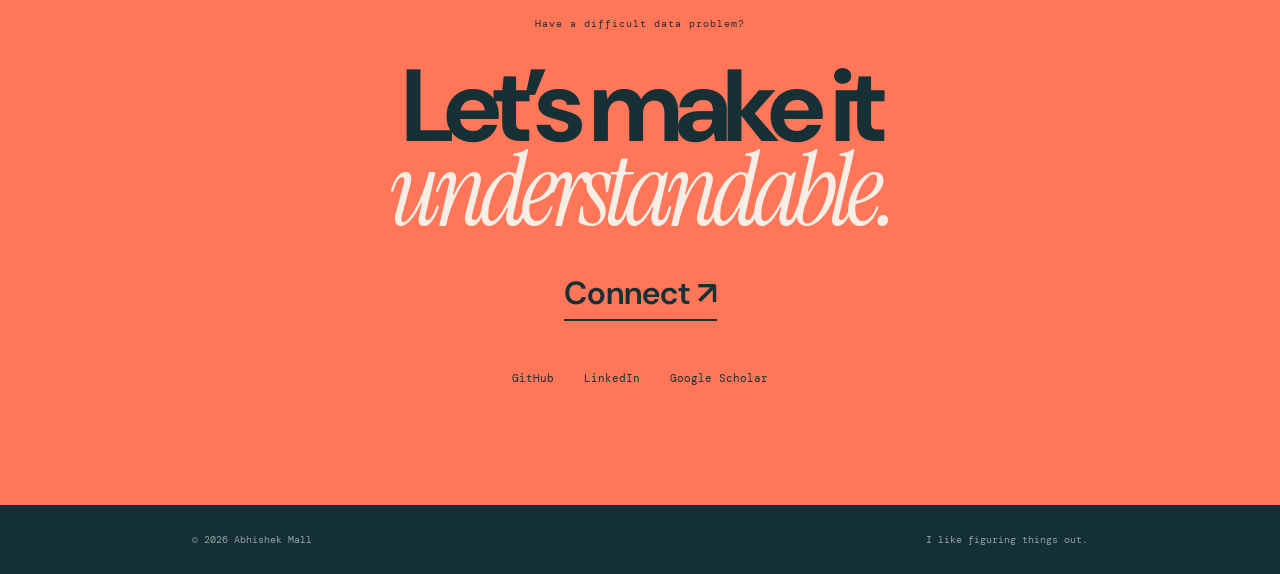
==== commit 44bb1270: "Add files via upload" ====
--- a/index.html
+++ b/index.html
@@ -406,11 +406,11 @@
             <p class="experience-summary">I own the full arc: framing the question, designing the method, implementing the pipeline, scaling computation and communicating the result.</p>
           </div>
           <div class="career">
-            <article class="job active"><div class="job-time">08/2025 — 06/2026</div><div class="job-copy"><span>POSTDOCTORAL RESEARCHER · HAMBURG</span><h3>Max Planck Institute for the Structure and Dynamics of Matter</h3><p>Developed large-scale deep-learning workflows for 3D reconstruction from millions of noisy 2D X-ray diffraction images, integrating image processing, reconstruction and computational analysis into automated, reproducible pipelines.</p><div class="job-tags"><i>Deep Learning</i><i>3D Reconstruction</i><i>Image Processing</i><i>Automation</i></div></div></article>
-            <article class="job"><div class="job-time">10/2020 — 07/2025</div><div class="job-copy"><span>PH.D. RESEARCHER · HAMBURG</span><h3>Max Planck Institute for the Structure and Dynamics of Matter</h3><p>Designed and deployed an end-to-end scientific image-processing pipeline for 1.2 PB of X-ray diffraction data. Developed scalable Python methods for image representation, feature extraction, classification, search, optimization and 3D reconstruction of heterogeneous datasets.</p><div class="job-tags"><i>Python</i><i>Machine Learning</i><i>Optimization</i><i>HPC / GPU</i><i>Scientific Imaging</i></div></div></article>
-            <article class="job"><div class="job-time">07/2020 — 09/2020</div><div class="job-copy"><span>ML RESEARCHER · REMOTE</span><h3>Syracuse University</h3><p>Built a deep-learning solution for real-time classification of photon-counting data comprising more than 100 million samples, and optimized the inference workflow for near-real-time processing.</p><div class="job-tags"><i>Deep Learning</i><i>Classification</i><i>Low-Latency Inference</i></div></div></article>
-            <article class="job"><div class="job-time">02/2019 — 06/2020</div><div class="job-copy"><span>RESEARCH ASSISTANT · MUMBAI</span><h3>Indian Institute of Technology Bombay</h3><p>Developed a generative deep-learning tool for data-driven nanoscale materials design and prediction, replacing computationally intensive workflows with ML-based inference and automated design optimization.</p><div class="job-tags"><i>Generative AI</i><i>Deep Learning</i><i>Optimization</i><i>Nanophotonics</i></div></div></article>
-            <article class="job"><div class="job-time">2017</div><div class="job-copy"><span>RESEARCH INTERN · PARIS</span><h3>Laboratoire de Physique des Solides</h3><p>Created a computational scattering model to study nanoscale self-assembly and interaction dynamics.</p><div class="job-tags"><i>Modeling</i><i>Numerical Methods</i></div></div></article>
+            <article class="job active"><div class="job-time">08/2025 — 06/2026</div><div class="job-copy"><div class="job-meta"><span class="job-role">POSTDOCTORAL RESEARCHER</span><span class="job-location">HAMBURG</span></div><h3>Max Planck Institute for the Structure and Dynamics of Matter</h3><p>Developed large-scale deep-learning workflows for 3D reconstruction from millions of noisy 2D X-ray diffraction images, integrating image processing, reconstruction and computational analysis into automated, reproducible pipelines.</p><div class="job-tags"><i>Deep Learning</i><i>3D Reconstruction</i><i>Image Processing</i><i>Automation</i></div></div></article>
+            <article class="job"><div class="job-time">10/2020 — 07/2025</div><div class="job-copy"><div class="job-meta"><span class="job-role">PH.D. RESEARCHER</span><span class="job-location">HAMBURG</span></div><h3>Max Planck Institute for the Structure and Dynamics of Matter</h3><p>Designed and deployed an end-to-end scientific image-processing pipeline for 1.2 PB of X-ray diffraction data. Developed scalable Python methods for image representation, feature extraction, classification, search, optimization and 3D reconstruction of heterogeneous datasets.</p><div class="job-tags"><i>Python</i><i>Machine Learning</i><i>Optimization</i><i>HPC / GPU</i><i>Scientific Imaging</i></div></div></article>
+            <article class="job"><div class="job-time">07/2020 — 09/2020</div><div class="job-copy"><div class="job-meta"><span class="job-role">ML RESEARCHER</span><span class="job-location">REMOTE</span></div><h3>Syracuse University</h3><p>Built a deep-learning solution for real-time classification of photon-counting data comprising more than 100 million samples, and optimized the inference workflow for near-real-time processing.</p><div class="job-tags"><i>Deep Learning</i><i>Classification</i><i>Low-Latency Inference</i></div></div></article>
+            <article class="job"><div class="job-time">02/2019 — 06/2020</div><div class="job-copy"><div class="job-meta"><span class="job-role">RESEARCH ASSISTANT</span><span class="job-location">MUMBAI</span></div><h3>Indian Institute of Technology Bombay</h3><p>Developed a generative deep-learning tool for data-driven nanoscale materials design and prediction, replacing computationally intensive workflows with ML-based inference and automated design optimization.</p><div class="job-tags"><i>Generative AI</i><i>Deep Learning</i><i>Optimization</i><i>Nanophotonics</i></div></div></article>
+            <article class="job"><div class="job-time">2017</div><div class="job-copy"><div class="job-meta"><span class="job-role">RESEARCH INTERN</span><span class="job-location">PARIS</span></div><h3>Laboratoire de Physique des Solides</h3><p>Created a computational scattering model to study nanoscale self-assembly and interaction dynamics.</p><div class="job-tags"><i>Modeling</i><i>Numerical Methods</i></div></div></article>
           </div>
         </div>
       </section>
@@ -592,4 +592,4 @@
     <script src="js/counters.js"></script>
 
   </body>
-</html>
+</html>
